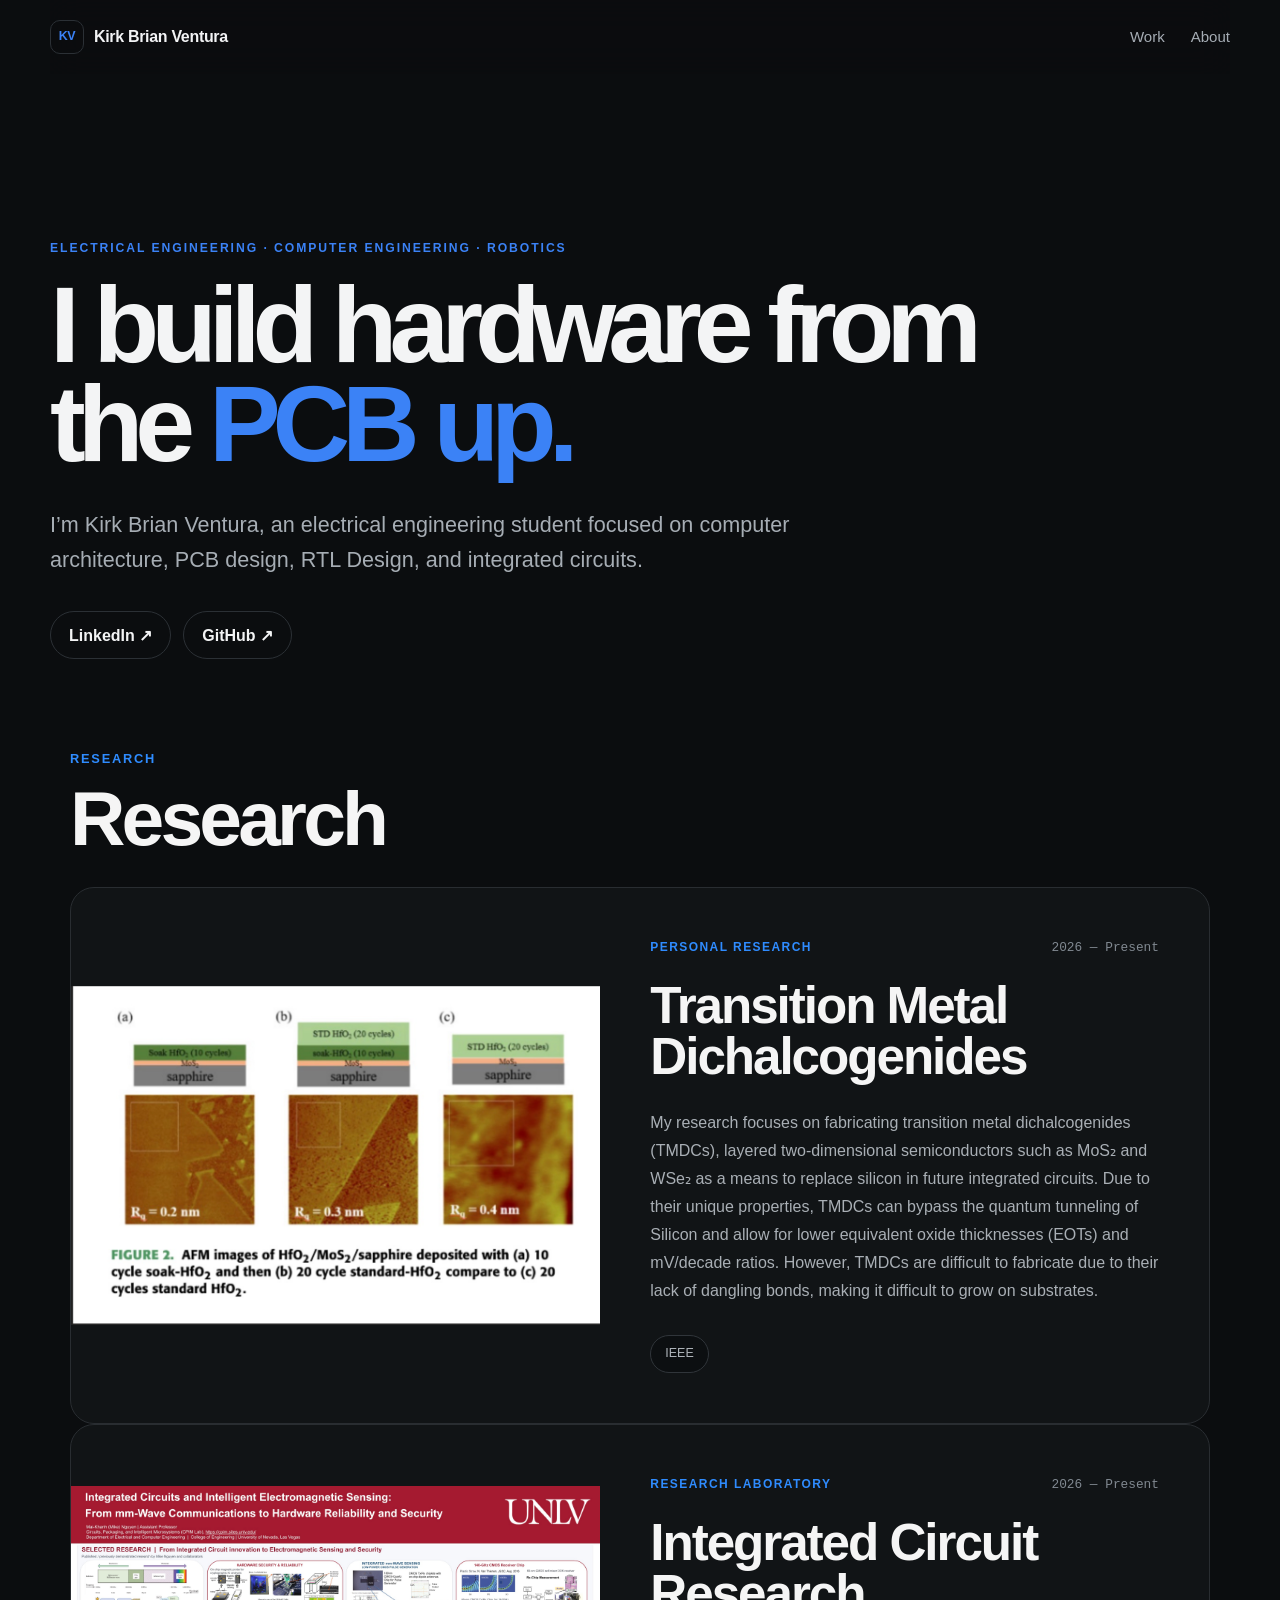
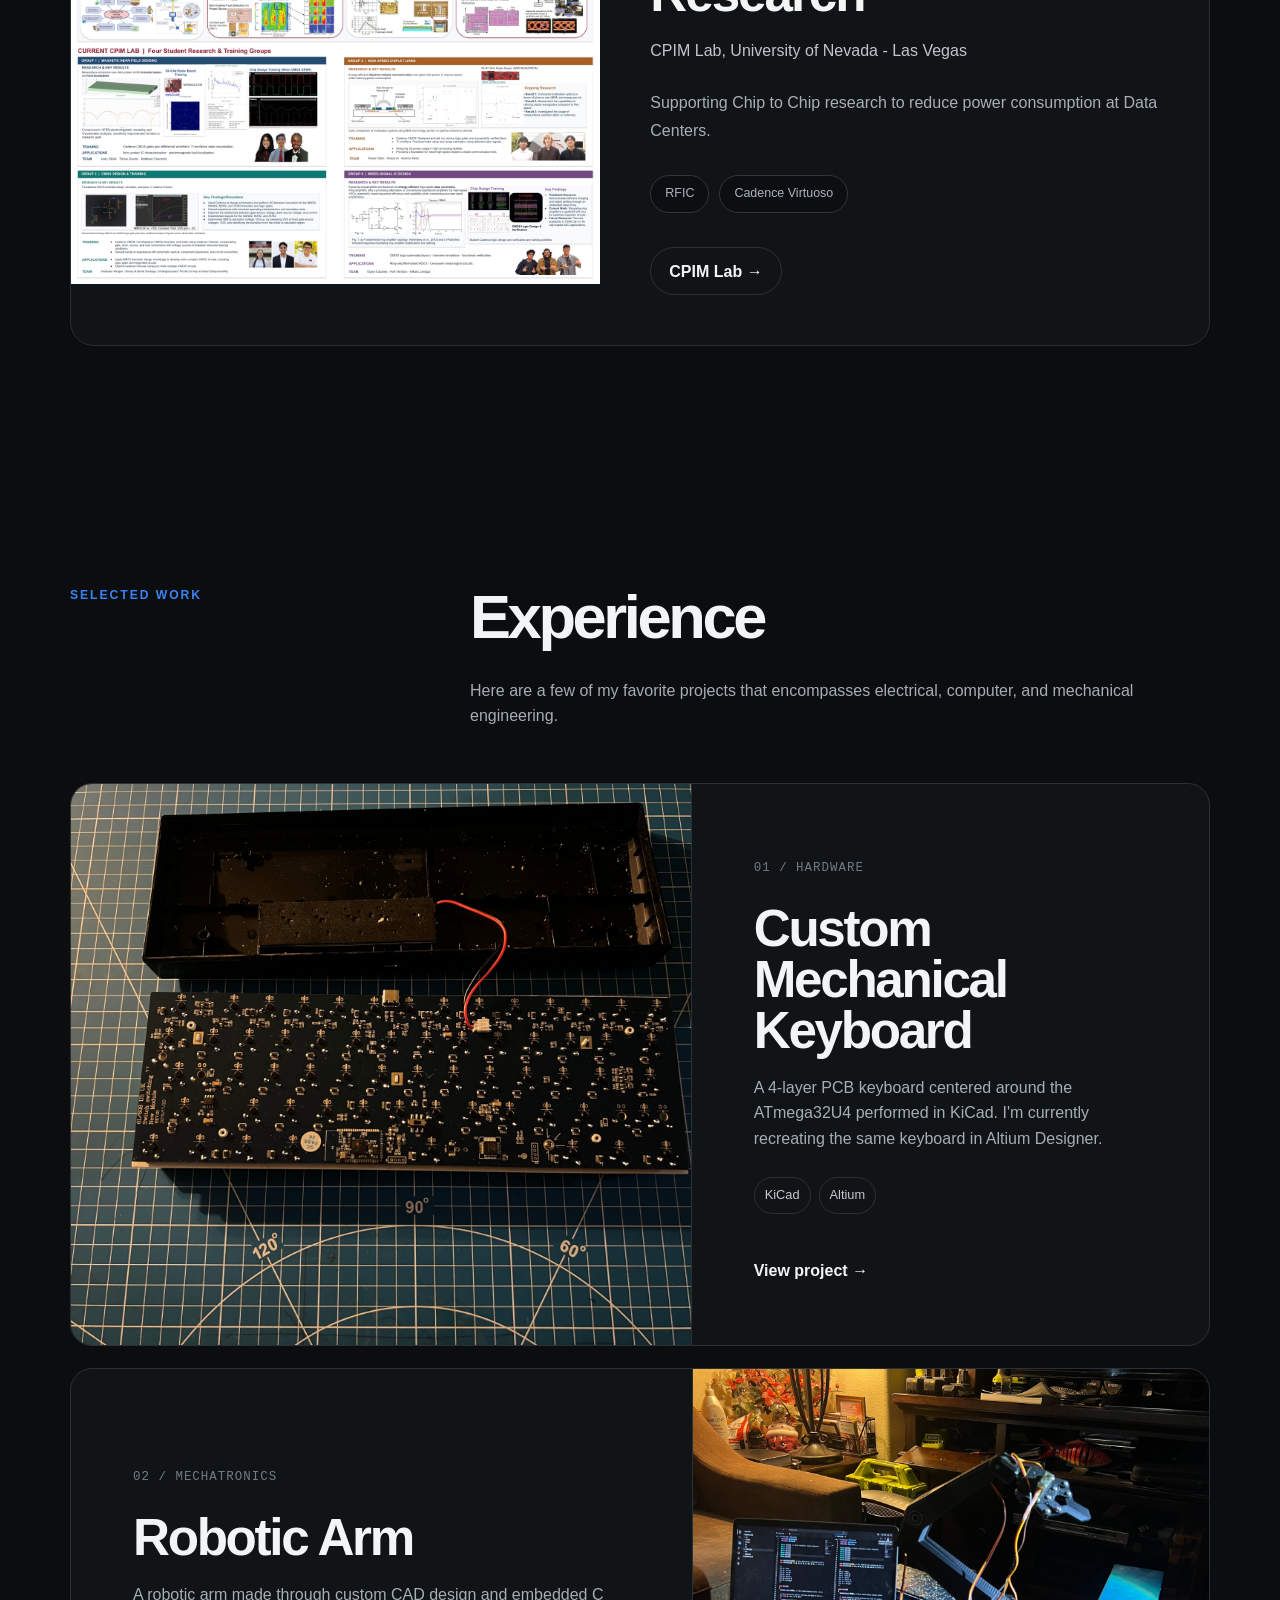
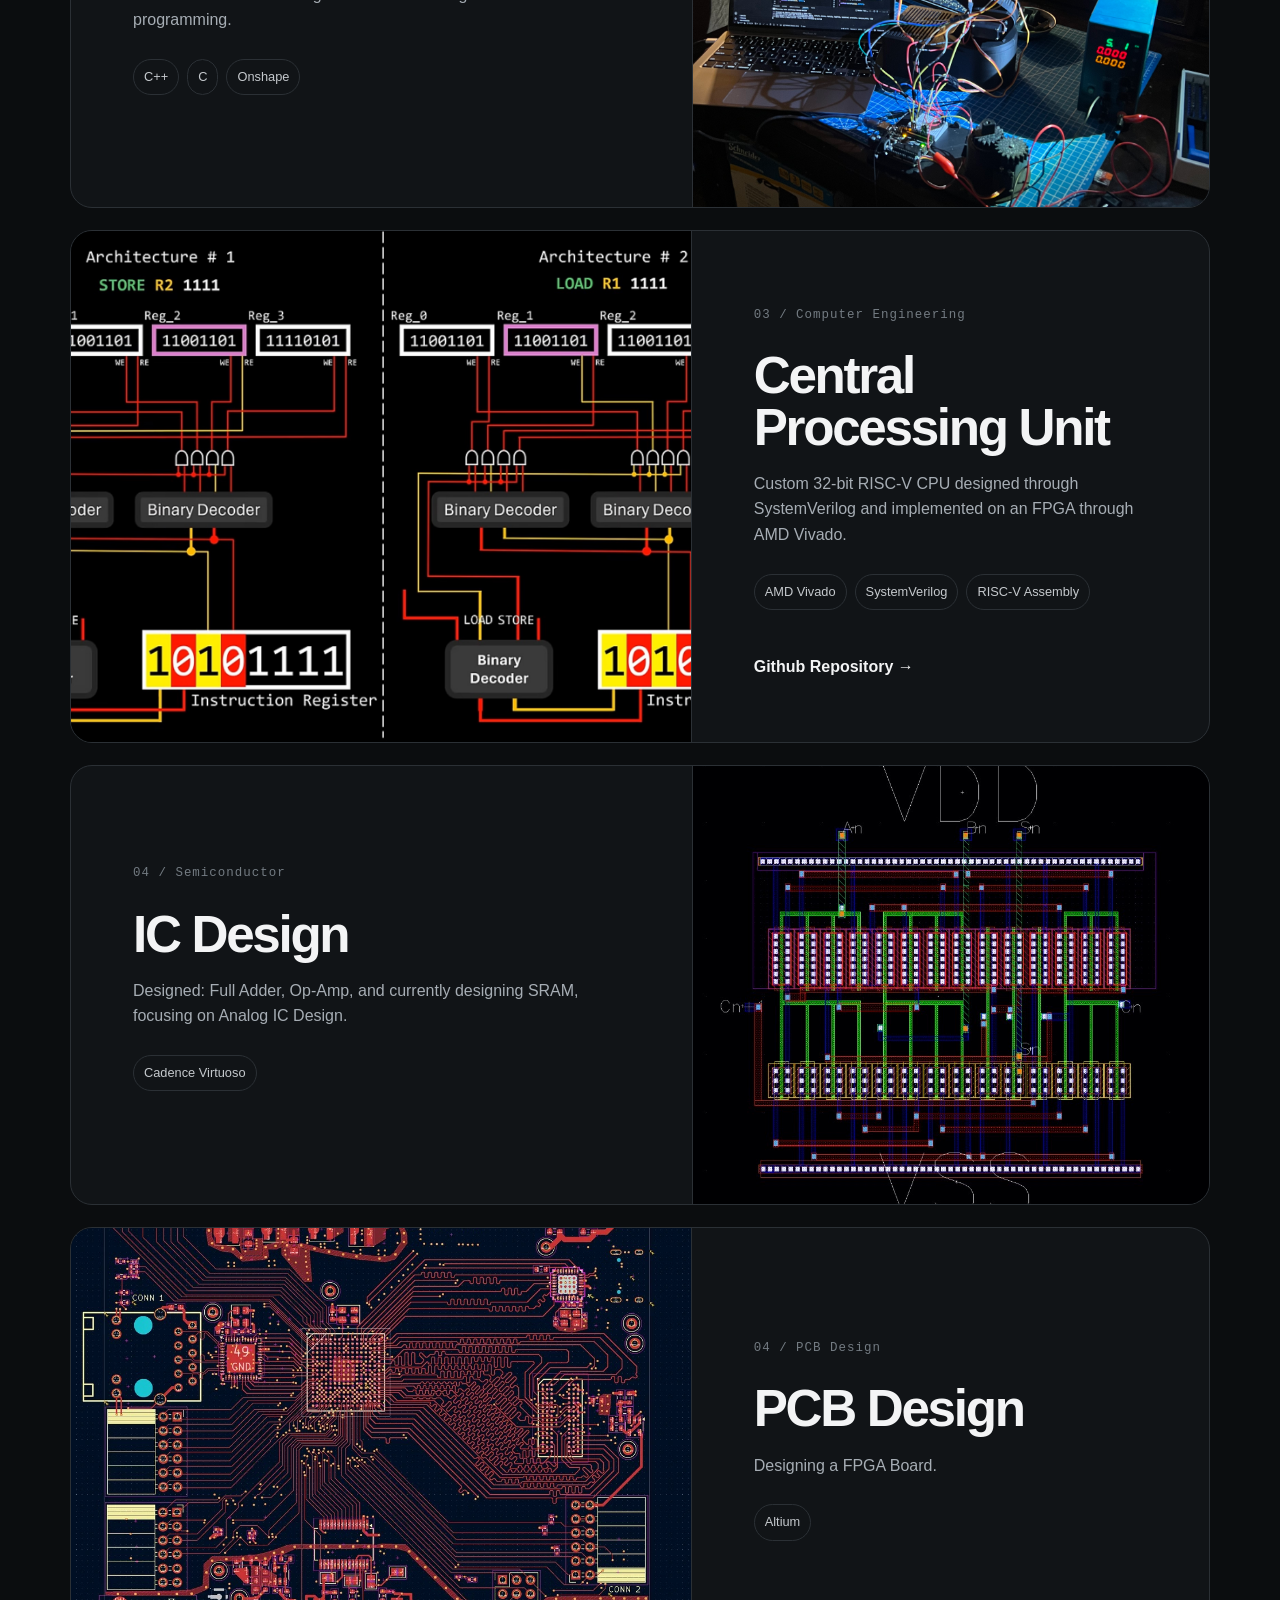
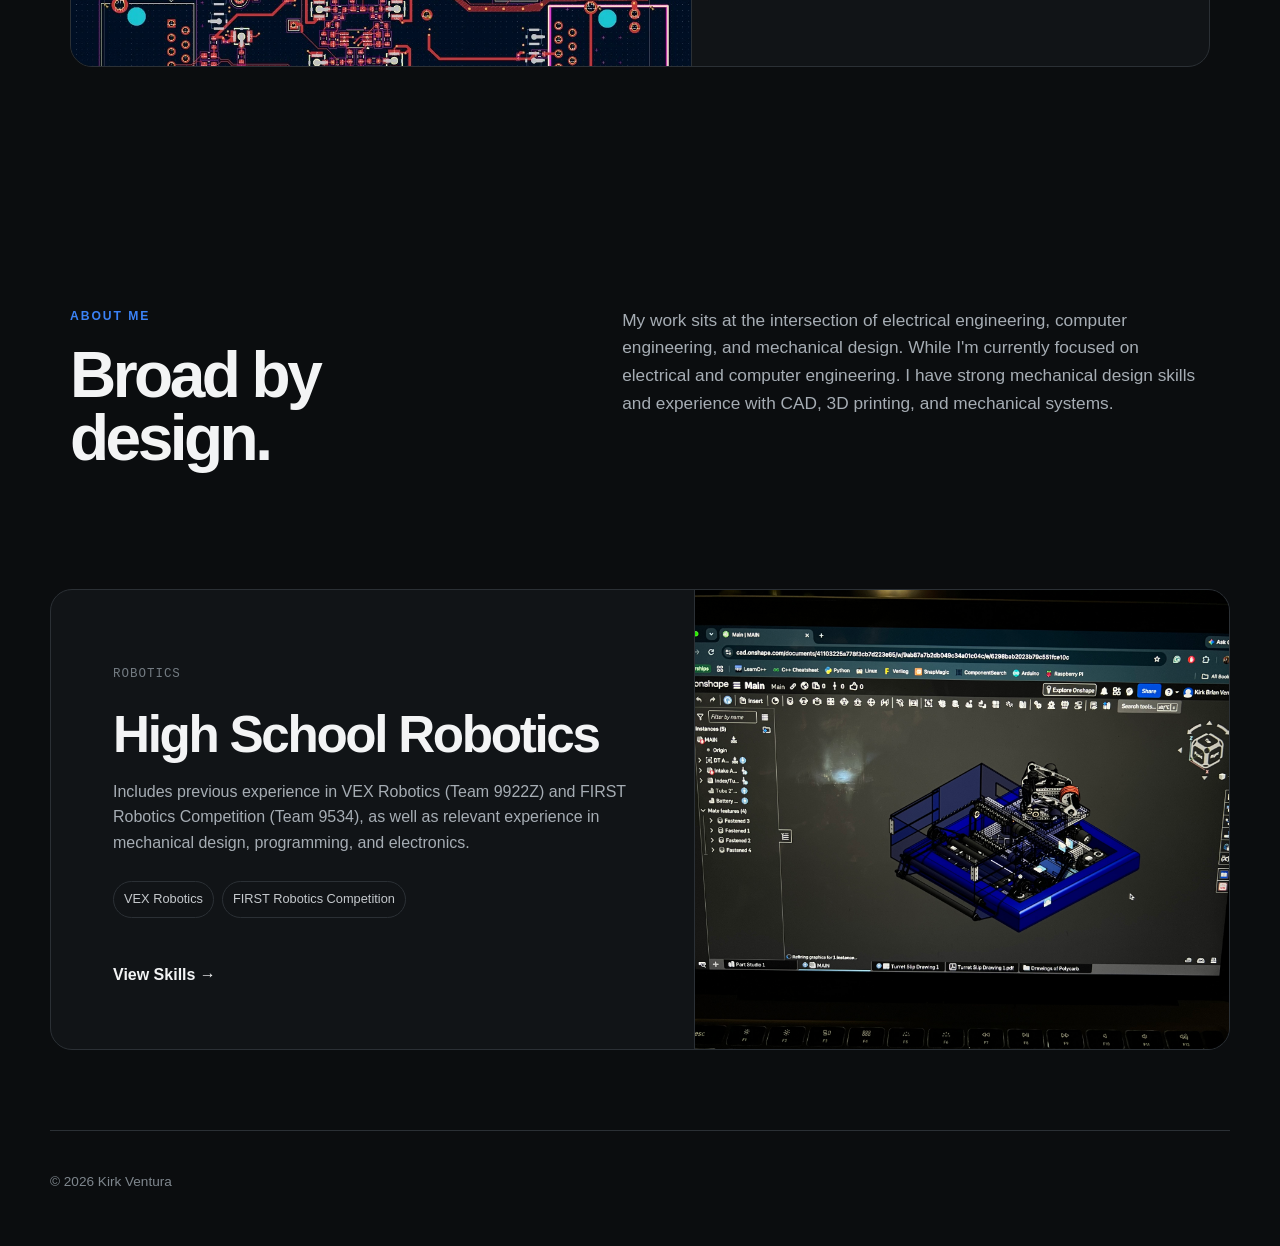
==== index.html @ 855f128c "new" ====
<!doctype html>
<html lang="en">
<head>
  <meta charset="utf-8">
  <meta name="viewport" content="width=device-width, initial-scale=1">
  <meta name="description" content="Kirk Ventura — electrical engineering, embedded systems, PCB design, robotics, and computer architecture portfolio.">
  <title>Kirk Brian Ventura</title>
  <link rel="stylesheet" href="css/base.css">
  <link rel="stylesheet" href="css/components.css">
</head>

<body>
  <header class="site-header">
    <a class="brand" href="#top" aria-label="Kirk Ventura home">
      <span class="brand-mark">KV</span>
      <span>Kirk Brian Ventura</span>
    </a>

    <nav class="nav" aria-label="Primary navigation">
      <a href="#work">Work</a>
      <a href="#about">About</a>
    </nav>
  </header>

  <main id="top">
    <section class="hero shell">
      <p class="eyebrow">Electrical Engineering · Computer Engineering · Robotics</p>
      <h1>I build hardware from the <span class="accent">PCB up.</span></h1>
      <p class="hero-copy">
        I’m Kirk Brian Ventura, an electrical engineering student focused on computer architecture, PCB design, RTL Design, and integrated circuits.
      </p>

      <div class="hero-actions">
        <a class="button button-secondary" href="https://www.linkedin.com/in/kirkv" target="_blank" rel="noreferrer">LinkedIn ↗</a>
        <a class="button button-secondary" href="https://github.com/blizzyrdx" target="_blank" rel="noreferrer">GitHub ↗</a>
      </div>

      <!-- Research Section -->
<section id="research" class="research-section shell">

  <div class="research-heading">
    <p class="eyebrow">RESEARCH</p>
    <h2>Research</h2>
  </div>

<article class="research-card">

    <!-- Research Photo -->
    <div class="research-image">
      <img
        src="assets/images/test.jpeg"
        alt="Integrated Circuit Research"
      >
    </div>


    <!-- Research Information -->
    <div class="research-content">

      <div class="research-top">
        <p class="research-type">Personal Research</p>
        <span class="research-date">2026 — Present</span>
      </div>

      <h3>Transition Metal Dichalcogenides</h3>

      <p class="research-description">
        My research focuses on fabricating transition metal dichalcogenides (TMDCs), layered two-dimensional 
        semiconductors such as MoS₂ and WSe₂ as a means to replace silicon in future integrated circuits. 
        Due to their unique properties, TMDCs can bypass the quantum tunneling of Silicon and allow for 
        lower equivalent oxide thicknesses (EOTs) and mV/decade ratios. However, TMDCs are difficult
        to fabricate due to their lack of dangling bonds, making it difficult to grow on substrates. 
        
      </p>
      <div class="research-tags">
        <span>IEEE</span>
      </div>
      </div>

    </div>

  </article>

  <article class="research-card">

    <!-- Research Photo -->
    <div class="research-image">
      <img
        src="assets/images/poster31.jpeg"
        alt="Integrated Circuit Research"
      >
    </div>


    <!-- Research Information -->
    <div class="research-content">

      <div class="research-top">
        <p class="research-type">Research Laboratory</p>
        <span class="research-date">2026 — Present</span>
      </div>

      <h3>Integrated Circuit Research</h3>

      <p class="research-institution">
        CPIM Lab, University of Nevada - Las Vegas
      </p>

      <p class="research-description">
        Supporting Chip to Chip research to reduce power consumption at Data Centers.
      </p>
      <div class="research-tags">
        <span>RFIC</span>
        <span>Cadence Virtuoso</span>
      </div>

       <div class="hero-actions">
        <a class="button button-secondary" href="https://cpim.sites.unlv.edu/" target="_blank" rel="noreferrer">CPIM Lab →</a>
      </div>

    </div>

  </article>

</section>

    <!--Selected Works Section-->

    <section id="work" class="section shell">
      <div class="section-heading">
        <p class="eyebrow">Selected work</p>
        <h2>Experience</h2>
        <p>
          Here are a few of my favorite projects that encompasses electrical, computer, and mechanical engineering. 
        </p>
      </div>
    
      <!--New Section-->

      <div class="project-list">
        <article class="project-card project-featured">

          <div class="project-visual project-photo">
            <img
             src="assets/images/IMG_0450.jpeg"
             alt="Custom mechanical keyboard PCB and enclosure">
          </div>
          <div class="project-content">
            <p class="project-number">01 / HARDWARE</p>
            <h3>Custom Mechanical Keyboard</h3>
            <p>
              A 4-layer PCB keyboard centered around the ATmega32U4 performed in KiCad. I'm currently
              recreating the same keyboard in Altium Designer.
            </p>
            <ul class="tag-list" aria-label="Technologies">
              <li>KiCad</li>
              <li>Altium</li>
            </ul>
            <a class="text-link" href="projects/keyboard.html">View project →</a>
          </div>
        </article>
      
        <!--Robotic Arm-->

        <article class="project-card">
          <div class="project-visual project-photo">
            <img
            src="assets/images/IMG_1359.jpeg"
            alt="Six-degree-of-freedom robotic arm">
          </div>
          <div class="project-content">
            <p class="project-number">02 / MECHATRONICS</p>
            <h3>Robotic Arm</h3>
            <p>
              A robotic arm made through custom CAD design
              and embedded C programming.
            </p>
            <ul class="tag-list">
              <li>C++</li>
              <li>C</li>
              <li>Onshape</li>
            </ul>
          </div>
        </article>

        <!--RISC CPU-->

        <article class="project-card">
          <div class="project-visual project-photo">
            <img
              src="assets/images/IMG_2291.jpeg"
              alt="RISC CPU">
          </div>
          <div class="project-content">
            <p class="project-number">03 / Computer Engineering</p>
            <h3>Central Processing Unit</h3>
            <p>
              Custom 32-bit RISC-V CPU designed through SystemVerilog and implemented on an FPGA through AMD Vivado. 
            </p>
            <ul class="tag-list">
              <li>AMD Vivado</li>
              <li>SystemVerilog</li>
              <li>RISC-V Assembly</li>
            </ul>
                <a class="text-link" href="https://github.com/blizzyrdx/riscv">Github Repository →</a>
          </div>
        </article>


        <article class="project-card">
          <div class="project-visual project-photo">
            <img
              src="assets/images/IMG_3623.jpg"
              alt="32-bit RISC CPU">
          </div>
          <div class="project-content">
            <p class="project-number">04 / Semiconductor</p>
            <h3>IC Design</h3>
            <p>
              Designed: Full Adder, Op-Amp, and currently designing SRAM, focusing on Analog IC Design. 
            </p>
            <ul class="tag-list">
              <li>Cadence Virtuoso</li>
            </ul>
          </div>
        </article>

        <article class="project-card">
          <div class="project-visual project-photo">
            <img
              src="assets/images/fpga board.jpeg"
              alt="FPGA Board">
          </div>
          <div class="project-content">
            <p class="project-number">04 / PCB Design</p>
            <h3>PCB Design</h3>
            <p>
              Designing a FPGA Board.
            </p>
            <ul class="tag-list">
              <li>Altium</li>
            </ul>
          </div>
        </article>

      </div>
    </section>

    <section id="about" class="section shell">
      <div class="two-column">
        <div class="section-heading compact">
          <p class="eyebrow">About me</p>
          <h2>Broad by design.</h2>
        </div>
        <div class="body-copy">
          <p>
            My work sits at the intersection of electrical engineering, computer
            engineering, and mechanical design. 
            While I'm currently focused on electrical and computer engineering. 
            I have strong mechanical design skills and experience with CAD, 3D printing, and mechanical systems.
          </p>
        </div>
      </div>
    </section>

            <article class="project-card">
          <div class="project-visual project-photo">
            <img
            src="assets/images/IMG_2061 2.jpeg"
            alt="High School Robotics Team">
          </div>
          <div class="project-content">
            <p class="project-number">ROBOTICS</p>
            <h3>High School Robotics</h3>
            <p>
              Includes previous experience in VEX Robotics (Team 9922Z) and FIRST Robotics Competition (Team 9534), 
              as well as relevant experience in mechanical design, programming, and electronics.  
            </p>
            <ul class="tag-list">
              <li>VEX Robotics</li>
              <li>FIRST Robotics Competition</li>

            </ul>
            <a class="text-link" href="projects/other.html">View Skills →</a>
          </div>
        </article>

  </main>

  <footer class="footer shell">
    <p>© 2026 Kirk Ventura</p>
  </footer>

  <script>
document.addEventListener("DOMContentLoaded", () => {
    const carousel = document.getElementById("personalCarousel");
    if (!carousel) return;

    const slides = carousel.querySelectorAll(".carousel-slide");
    const dotsContainer = carousel.querySelector(".carousel-dots");
    const prevButton = carousel.querySelector(".prev");
    const nextButton = carousel.querySelector(".next");

    if (!slides.length) return;

    let currentIndex = 0;
    let interval;

    slides.forEach((slide, index) => {
        const dot = document.createElement("button");
        dot.className = "carousel-dot";
        dot.type = "button";
        dot.setAttribute("aria-label", `Show photo ${index + 1}`);
        dot.addEventListener("click", () => {
            showSlide(index);
            resetTimer();
        });
        dotsContainer.appendChild(dot);
    });

    const dots = carousel.querySelectorAll(".carousel-dot");

    function showSlide(index) {
        currentIndex = (index + slides.length) % slides.length;

        slides.forEach((slide, i) => {
            slide.classList.toggle("active", i === currentIndex);
        });

        dots.forEach((dot, i) => {
            dot.classList.toggle("active", i === currentIndex);
        });
    }

    function nextSlide() {
        showSlide(currentIndex + 1);
    }

    function resetTimer() {
        clearInterval(interval);
        interval = setInterval(nextSlide, 4000);
    }

    prevButton.addEventListener("click", () => {
        showSlide(currentIndex - 1);
        resetTimer();
    });

    nextButton.addEventListener("click", () => {
        nextSlide();
        resetTimer();
    });

    showSlide(0);
    resetTimer();
});
</script>

</body>
</html>
---- css/base.css ----
:root {
  --bg: #0b0d0f;
  --panel: #111417;
  --panel-2: #171b1f;
  --text: #f3f4f5;
  --muted: #a6adb4;
  --line: #2b3035;

  --accent: #3b82f6;
  --accent-soft: #93c5fd;

  --max: 1180px;
  --radius: 22px;
}

* {
  box-sizing: border-box;
}

html {
  scroll-behavior: smooth;
}

body {
  margin: 0;
  color: var(--text);
  background: var(--bg);

  font-family: Inter, ui-sans-serif, -apple-system,
    BlinkMacSystemFont, "Segoe UI", sans-serif;

  line-height: 1.6;
}

a {
  color: inherit;
  text-decoration: none;
}

img,
iframe {
  display: block;
  max-width: 100%;
}

.shell {
  width: min(calc(100% - 40px), var(--max));
  margin-inline: auto;
}

.site-header {
  position: sticky;
  top: 0;
  z-index: 20;
  display: flex;
  align-items: center;
  justify-content: space-between;
  gap: 24px;
  width: min(calc(100% - 40px), var(--max));
  margin: 0 auto;
  padding: 20px 0;
  background: rgba(11, 13, 15, 0.82);
  backdrop-filter: blur(16px);
}

.brand {
  display: flex;
  align-items: center;
  gap: 10px;
  font-weight: 700;
  letter-spacing: -0.02em;
}

.brand-mark {
  display: grid;
  width: 34px;
  height: 34px;
  place-items: center;
  border: 1px solid var(--line);
  border-radius: 10px;
  color: var(--accent);
  font-size: 0.78rem;
}

.nav {
  display: flex;
  align-items: center;
  gap: 26px;
  color: var(--muted);
  font-size: 0.94rem;
}

.nav a:hover,
.text-link:hover,
.contact-links a:hover {
  color: var(--accent);
}

.nav-cta {
  padding: 9px 14px;
  border: 1px solid var(--line);
  border-radius: 999px;
}

.hero {
  min-height: 84vh;
  padding: clamp(90px, 13vw, 165px) 0 80px;
}

.eyebrow {
  margin: 0 0 18px;
  color: var(--accent);
  font-size: 0.76rem;
  font-weight: 800;
  letter-spacing: 0.16em;
  text-transform: uppercase;
}

.hero h1 {
  max-width: 970px;
  margin: 0;
  font-size: clamp(3.5rem, 8.4vw, 7.8rem);
  line-height: 0.92;
  letter-spacing: -0.075em;
}

.accent {
  color: var(--accent);
}

.hero-copy {
  max-width: 760px;
  margin: 34px 0 0;
  color: var(--muted);
  font-size: clamp(1.08rem, 2vw, 1.35rem);
}

.hero-actions {
  display: flex;
  flex-wrap: wrap;
  gap: 12px;
  margin-top: 34px;
}

.button {
  display: inline-flex;
  align-items: center;
  justify-content: center;
  min-height: 48px;
  padding: 0 18px;
  border: 1px solid var(--line);
  border-radius: 999px;
  font-weight: 700;
}

.button-primary {
  border-color: var(--accent);
  background: var(--accent);
  color: #111;
}

.button-primary:hover {
  background: var(--accent-soft);
}

.button-secondary:hover {
  border-color: #6d7379;
}

.hero-grid {
  display: grid;
  grid-template-columns: repeat(3, 1fr);
  gap: 1px;
  margin-top: 90px;
  overflow: hidden;
  border: 1px solid var(--line);
  border-radius: var(--radius);
  background: var(--line);
}

.hero-grid article {
  min-height: 220px;
  padding: 28px;
  background: var(--panel);
}

.hero-grid h2 {
  margin: 52px 0 8px;
  font-size: 1.25rem;
}

.hero-grid p {
  margin: 0;
  color: var(--muted);
}

.stat-number,
.project-number {
  color: #737b82;
  font-family: ui-monospace, SFMono-Regular, Menlo, Consolas, monospace;
  font-size: 0.78rem;
  letter-spacing: 0.08em;
}

.section {
  padding: 120px 0;
}

.section-heading {
  display: grid;
  grid-template-columns: 1fr 2fr;
  gap: 30px;
  margin-bottom: 54px;
}

.section-heading h2 {
  grid-column: 2;
  max-width: 760px;
  margin: 0;
  font-size: clamp(2.2rem, 4.8vw, 4.4rem);
  line-height: 1;
  letter-spacing: -0.055em;
}

.section-heading > p:last-child {
  grid-column: 2;
  max-width: 700px;
  margin: 0;
  color: var(--muted);
}
---- css/components.css ----
.project-list {
  display: grid;
  gap: 22px;
}

.project-card {
  display: grid;
  grid-template-columns: 1.2fr 1fr;
  min-height: 440px;
  overflow: hidden;
  border: 1px solid var(--line);
  border-radius: var(--radius);
  background: var(--panel);
}

.project-card:nth-child(even) .project-visual {
  order: 2;
}

.project-visual {
  position: relative;
  display: grid;
  min-height: 380px;
  place-items: center;
  overflow: hidden;
  border-right: 1px solid var(--line);
  background: var(--panel-2);
}

.project-card:nth-child(even) .project-visual {
  border-right: 0;
  border-left: 1px solid var(--line);
}

.project-visual::before,
.project-visual::after {
  position: absolute;
  content: "";
}

.project-visual::before {
  width: 62%;
  aspect-ratio: 1;
  border: 1px solid rgba(255, 255, 255, 0.17);
  border-radius: 28%;
  transform: rotate(25deg);
}

.project-visual::after {
  width: 32%;
  aspect-ratio: 1;
  border: 1px solid var(--accent);
  border-radius: 50%;
}

.project-visual span {
  position: relative;
  z-index: 2;
  padding: 8px 10px;
  border: 1px solid var(--line);
  background: rgba(11, 13, 15, 0.82);
  color: var(--muted);
  font-family: ui-monospace, SFMono-Regular, Menlo, monospace;
  font-size: 0.72rem;
  letter-spacing: 0.13em;
}

.pcb-visual {
  background-image:
    linear-gradient(rgba(255, 255, 255, 0.04) 1px, transparent 1px),
    linear-gradient(90deg, rgba(255, 255, 255, 0.04) 1px, transparent 1px);
  background-size: 26px 26px;
}

.robot-visual::before {
  border-radius: 8px;
  transform: rotate(-18deg) skewY(-10deg);
}

.chip-visual::before {
  border-radius: 10px;
  box-shadow:
    54px 0 0 -53px var(--accent),
    -54px 0 0 -53px var(--accent),
    0 54px 0 -53px var(--accent),
    0 -54px 0 -53px var(--accent);
  transform: rotate(45deg);
}

.phone-visual::before {
  width: 34%;
  aspect-ratio: 0.53;
  border-radius: 34px;
  transform: rotate(8deg);
}

.project-content {
  display: flex;
  flex-direction: column;
  justify-content: center;
  padding: clamp(28px, 5vw, 62px);
}

.project-content h3 {
  margin: 12px 0 18px;
  font-size: clamp(2rem, 4vw, 3.5rem);
  line-height: 1;
  letter-spacing: -0.045em;
}

.project-content > p:not(.project-number) {
  margin: 0;
  color: var(--muted);
}

.tag-list {
  display: flex;
  flex-wrap: wrap;
  gap: 8px;
  padding: 0;
  margin: 26px 0;
  list-style: none;
}

.tag-list li {
  padding: 7px 10px;
  border: 1px solid var(--line);
  border-radius: 999px;
  color: #c5c9cd;
  font-size: 0.8rem;
}

.text-link {
  width: fit-content;
  margin-top: auto;
  padding-top: 18px;
  font-weight: 800;
}

.statement {
  padding: 110px 0;
  border-block: 1px solid var(--line);
  background: var(--panel);
}

.statement-grid,
.two-column {
  display: grid;
  grid-template-columns: 1fr 1.3fr;
  gap: clamp(30px, 8vw, 100px);
}

.statement h2,
.compact h2 {
  margin: 0;
  font-size: clamp(2.5rem, 5vw, 5rem);
  line-height: 0.98;
  letter-spacing: -0.055em;
}

.statement-copy,
.body-copy {
  color: var(--muted);
  font-size: 1.08rem;
}

.statement-copy p:first-child,
.body-copy p:first-child {
  margin-top: 0;
}

.section-heading.compact {
  display: block;
  margin: 0;
}

.contact {
  padding: 130px 0 150px;
}

.contact h2 {
  max-width: 900px;
  margin: 0;
  font-size: clamp(2.6rem, 6.7vw, 6rem);
  line-height: 0.96;
  letter-spacing: -0.06em;
}

.contact > p:not(.eyebrow) {
  max-width: 650px;
  margin: 26px 0 0;
  color: var(--muted);
}

.contact-links {
  display: flex;
  flex-wrap: wrap;
  gap: 22px;
  margin-top: 36px;
  font-weight: 800;
}

.footer {
  display: flex;
  justify-content: space-between;
  gap: 20px;
  padding: 26px 0 40px;
  border-top: 1px solid var(--line);
  color: #7f878e;
  font-size: 0.85rem;
}


/* =========================================
   PROJECT PHOTOS
   ========================================= */

.project-photo {
  position: relative;
  padding: 0;
  overflow: hidden;
}

.project-photo::before,
.project-photo::after {
  display: none;
}

.project-photo img {
  position: absolute;
  inset: 0;

  width: 100%;
  height: 100%;

  display: block;

  object-fit: cover;
  object-position: center;
}


/* =========================================
   TABLETS / SMALL LAPTOPS
   ========================================= */

@media (max-width: 850px) {

  .site-header {
    align-items: center;
  }

  .nav {
    gap: 14px;
    flex-wrap: wrap;
    justify-content: flex-end;
  }

  .hero {
    min-height: auto;
  }

  .hero-grid,
  .project-card,
  .statement-grid,
  .two-column,
  .section-heading {
    grid-template-columns: 1fr;
  }

  .section-heading h2,
  .section-heading > p:last-child {
    grid-column: 1;
  }


  /* Project cards stack vertically */

  .project-card {
    min-height: 0;
  }

  .project-card:nth-child(even) .project-visual {
    order: 0;
  }

  .project-visual,
  .project-card:nth-child(even) .project-visual {
    min-height: 420px;
    border: 0;
    border-bottom: 1px solid var(--line);
  }

  .project-content {
    min-height: 0;
    padding: 42px;
  }

  .project-content h3 {
    font-size: clamp(2.2rem, 7vw, 3.5rem);
  }


  /* About / statement */

  .statement-grid,
  .two-column {
    gap: 48px;
  }

  .statement {
    padding: 90px 0;
  }


  /* Contact */

  .contact {
    padding: 100px 0 120px;
  }
}


/* =========================================
   MOBILE PHONES
   ========================================= */

@media (max-width: 560px) {

  /* Overall width */

  .shell,
  .site-header {
    width: min(calc(100% - 28px), var(--max));
  }


  /* Header */

  .site-header {
    position: static;
    display: flex;
    align-items: center;
    justify-content: space-between;
    gap: 14px;
    padding: 16px 0;
  }

  .brand {
    flex-shrink: 0;
    font-size: 0.9rem;
  }

  .brand-mark {
    width: 32px;
    height: 32px;
  }

  .nav {
    gap: 12px;
    justify-content: flex-end;
    margin-top: 0;
    font-size: 0.8rem;
  }

  .nav-cta {
    padding: 6px 10px;
  }


  /* Hero */

  .hero {
    min-height: auto;
    padding-top: 64px;
    padding-bottom: 72px;
  }

  .hero h1 {
    max-width: 100%;
    font-size: clamp(3rem, 15vw, 4.6rem);
    line-height: 0.93;
    letter-spacing: -0.065em;
  }

  .hero-copy {
    max-width: 100%;
    margin-top: 26px;
    font-size: 1rem;
    line-height: 1.65;
  }

  .hero-actions {
    gap: 10px;
    margin-top: 26px;
  }

  .button {
    min-height: 44px;
    padding: 0 15px;
    font-size: 0.88rem;
  }

  .hero-grid {
    grid-template-columns: 1fr;
  }


  /* Sections */

  .section,
  .contact {
    padding-block: 78px;
  }

  .section-heading {
    display: block;
    margin-bottom: 34px;
  }

  .section-heading h2 {
    margin-top: 8px;
    font-size: clamp(2.3rem, 11vw, 3.5rem);
    line-height: 1;
  }

  .section-heading > p:last-child {
    margin-top: 18px;
  }


  /* Project cards */

  .project-list {
    gap: 18px;
  }

  .project-card {
    grid-template-columns: 1fr;
    min-height: 0;
    border-radius: 18px;
  }

  .project-card:nth-child(even) .project-visual {
    order: 0;
  }

  .project-visual,
  .project-card:nth-child(even) .project-visual {
    min-height: 0;
    aspect-ratio: 4 / 3;

    border: 0;
    border-bottom: 1px solid var(--line);
  }

  .project-photo img {
    object-fit: cover;
    object-position: center;
  }

  .project-content {
    min-height: 0;
    padding: 30px 24px;
  }

  .project-content h3 {
    margin: 10px 0 16px;
    font-size: clamp(2rem, 10vw, 2.8rem);
    line-height: 1.02;
  }

  .project-content > p:not(.project-number) {
    font-size: 0.95rem;
    line-height: 1.65;
  }

  .tag-list {
    gap: 7px;
    margin: 22px 0;
  }

  .tag-list li {
    padding: 6px 9px;
    font-size: 0.75rem;
  }

  .text-link {
    margin-top: 8px;
    padding-top: 14px;
  }


  /* Statement / About */

  .statement {
    padding: 76px 0;
  }

  .statement-grid,
  .two-column {
    grid-template-columns: 1fr;
    gap: 32px;
  }

  .statement h2,
  .compact h2 {
    font-size: clamp(2.3rem, 12vw, 3.8rem);
  }

  .statement-copy,
  .body-copy {
    font-size: 1rem;
  }


  /* Contact */

  .contact h2 {
    font-size: clamp(2.4rem, 12vw, 4rem);
  }

  .contact-links {
    flex-direction: column;
    align-items: flex-start;
    gap: 14px;
    margin-top: 28px;
  }


  /* Footer */

  .footer {
    display: block;
    padding: 24px 0 32px;
  }

  .footer p {
    margin: 5px 0;
  }
}


/* =========================================
   VERY SMALL PHONES
   ========================================= */

@media (max-width: 390px) {

  .shell,
  .site-header {
    width: calc(100% - 22px);
  }

  .site-header {
    align-items: flex-start;
  }

  .brand {
    font-size: 0.82rem;
  }

  .nav {
    gap: 8px;
    font-size: 0.75rem;
  }

  .hero {
    padding-top: 52px;
  }

  .hero h1 {
    font-size: clamp(2.7rem, 15vw, 3.7rem);
  }

  .project-content {
    padding: 26px 20px;
  }

  .project-visual,
  .project-card:nth-child(even) .project-visual {
    aspect-ratio: 1 / 1;
  }
}

/* =========================
   Research Section
   ========================= */

.research-section {
  padding-top: 90px;
  padding-bottom: 120px;
}

.research-heading {
  margin-bottom: 32px;
}

.research-heading .eyebrow {
  margin: 0 0 12px;
  color: #2f8cff;
  font-size: 0.8rem;
  font-weight: 700;
  letter-spacing: 0.14em;
  text-transform: uppercase;
}

.research-heading h2 {
  margin: 0;
  color: #f5f5f5;
  font-size: clamp(2.8rem, 6vw, 4.8rem);
  line-height: 0.95;
  letter-spacing: -0.05em;
}

.research-card {
  display: grid;
  grid-template-columns: 1fr 1.15fr;
  overflow: hidden;
  border: 1px solid #292d31;
  border-radius: 24px;
  background: #111416;
}

.research-image {
  min-height: 430px;
  overflow: hidden;
}

.research-image img {
  width: 100%;
  height: 100%;
  display: block;
  object-fit: contain;
  transition: transform 0.4s ease;
}

.research-card:hover .research-image img {
  transform: scale(1.03);
}

.research-content {
  display: flex;
  flex-direction: column;
  justify-content: center;
  padding: 50px;
}

.research-top {
  display: flex;
  justify-content: space-between;
  align-items: center;
  gap: 20px;
  margin-bottom: 22px;
}

.research-type {
  margin: 0;
  color: #2f8cff;
  font-size: 0.75rem;
  font-weight: 700;
  letter-spacing: 0.12em;
  text-transform: uppercase;
}

.research-date {
  flex-shrink: 0;
  color: #818991;
  font-family: monospace;
  font-size: 0.8rem;
}

.research-content h3 {
  margin: 0;
  color: #f5f5f5;
  font-size: clamp(2rem, 4vw, 3.2rem);
  line-height: 1;
  letter-spacing: -0.04em;
}

.research-institution {
  margin: 20px 0 0;
  color: #c1c5ca;
  font-size: 1rem;
  font-weight: 500;
  line-height: 1.5;
}

.research-description {
  margin: 26px 0 0;
  color: #a9afb5;
  font-size: 1rem;
  line-height: 1.75;
}

.research-tags {
  display: flex;
  flex-wrap: wrap;
  gap: 10px;
  margin-top: 30px;
}

.research-tags span {
  padding: 8px 14px;
  border: 1px solid #30353a;
  border-radius: 999px;
  background: #0c0f11;
  color: #aeb4ba;
  font-size: 0.78rem;
}

@media (max-width: 850px) {
  .research-card {
    grid-template-columns: 1fr;
  }

  .research-image {
    min-height: 300px;
    max-height: 420px;
  }

  .research-content {
    padding: 35px 28px;
  }
}

@media (max-width: 600px) {
  .research-section {
    padding-top: 65px;
    padding-bottom: 85px;
  }

  .research-card {
    border-radius: 18px;
  }

  .research-image {
    min-height: 230px;
  }

  .research-content {
    padding: 28px 22px;
  }

  .research-top {
    align-items: flex-start;
    flex-direction: column;
    gap: 8px;
  }

  .research-description {
    font-size: 0.95rem;
  }
}

/* =========================
   INTERNSHIPS
========================= */

.internships-section {
  padding: 70px 0 100px;
}

.internships-heading {
  margin-bottom: 24px;
}
.internship-placeholder {
  width: 100%;
  margin-top: 30px;
  padding: 32px 0;
  border-top: 1px solid rgba(255, 255, 255, 0.12);
  border-bottom: 1px solid rgba(255, 255, 255, 0.12);
}

.internship-placeholder-content {
  max-width: 700px;
}

.internship-status {
  font-size: 0.8rem;
  font-weight: 700;
  letter-spacing: 0.15em;
  opacity: 0.55;
  margin-bottom: 10px;
}

.internship-placeholder h3 {
  font-size: 1.6rem;
  margin-bottom: 12px;
}

.internship-placeholder p {
  line-height: 1.6;
  opacity: 0.75;
}

/* ========================================
   PERSONAL PHOTO CAROUSEL
   ======================================== */

/* Make carousel fill the entire left column */
.project-card:has(#personalCarousel) {
    align-items: stretch;
    margin-top: 40px;
    overflow: hidden;
}

#personalCarousel {
    position: relative !important;
    display: block !important;
    width: 100%;
    height: 100%;
    min-height: 520px;
    overflow: hidden !important;
    background: #10151c;
    border-radius: 14px 0 0 14px;
    isolation: isolate;
    align-self: stretch;
}

/* Make the photo fill the available height */
#personalCarousel .carousel-slides > img.carousel-slide {
    object-fit: cover !important;
    transform: none !important;
}

/* Place all slides in one fixed area */
#personalCarousel .carousel-slides {
    position: absolute !important;
    inset: 0;
    display: block !important;
    width: 100%;
    height: 100%;
    overflow: hidden;
}

/* Hide inactive images */
#personalCarousel .carousel-slides > img.carousel-slide {
    position: absolute !important;
    inset: 0;
    display: block !important;
    width: 100% !important;
    height: 100% !important;
    max-width: none !important;
    margin: 0 !important;
    object-fit: contain !important;
    object-position: center;

    transform: scale(1.15); /* ADD THIS */

    opacity: 0 !important;
    visibility: hidden !important;
    transition: opacity 0.6s ease;
}

/* Show only active photo */
#personalCarousel .carousel-slides > img.carousel-slide.active {
    opacity: 1 !important;
    visibility: visible !important;
}

/* Previous / next arrows */
#personalCarousel .carousel-btn {
    position: absolute;
    top: 50%;
    transform: translateY(-50%);
    z-index: 10;
    display: flex;
    align-items: center;
    justify-content: center;
    width: 38px;
    height: 38px;
    padding: 0;
    border: none;
    border-radius: 50%;
    background: rgba(0, 0, 0, 0.6);
    color: white;
    font-size: 20px;
    cursor: pointer;
}

#personalCarousel .prev {
    left: 12px;
}

#personalCarousel .next {
    right: 12px;
}

/* Navigation dots */
#personalCarousel .carousel-dots {
    position: absolute;
    bottom: 14px;
    left: 50%;
    transform: translateX(-50%);
    z-index: 10;
    display: flex;
    gap: 8px;
}

#personalCarousel .carousel-dot {
    width: 9px;
    height: 9px;
    padding: 0;
    border: none;
    border-radius: 50%;
    background: rgba(255, 255, 255, 0.4);
    cursor: pointer;
}

#personalCarousel .carousel-dot.active {
    background: white;
}

/* Remove decorative overlays */
#personalCarousel::before,
#personalCarousel::after {
    content: none !important;
    display: none !important;
}

/* Add space above Other Activities */
.project-card:has(#personalCarousel) {
    margin-top: 40px;
}

@media (max-width: 700px) {
    #personalCarousel {
        height: 360px;
        min-height: 360px;
        border-radius: 14px 14px 0 0;
    }
}
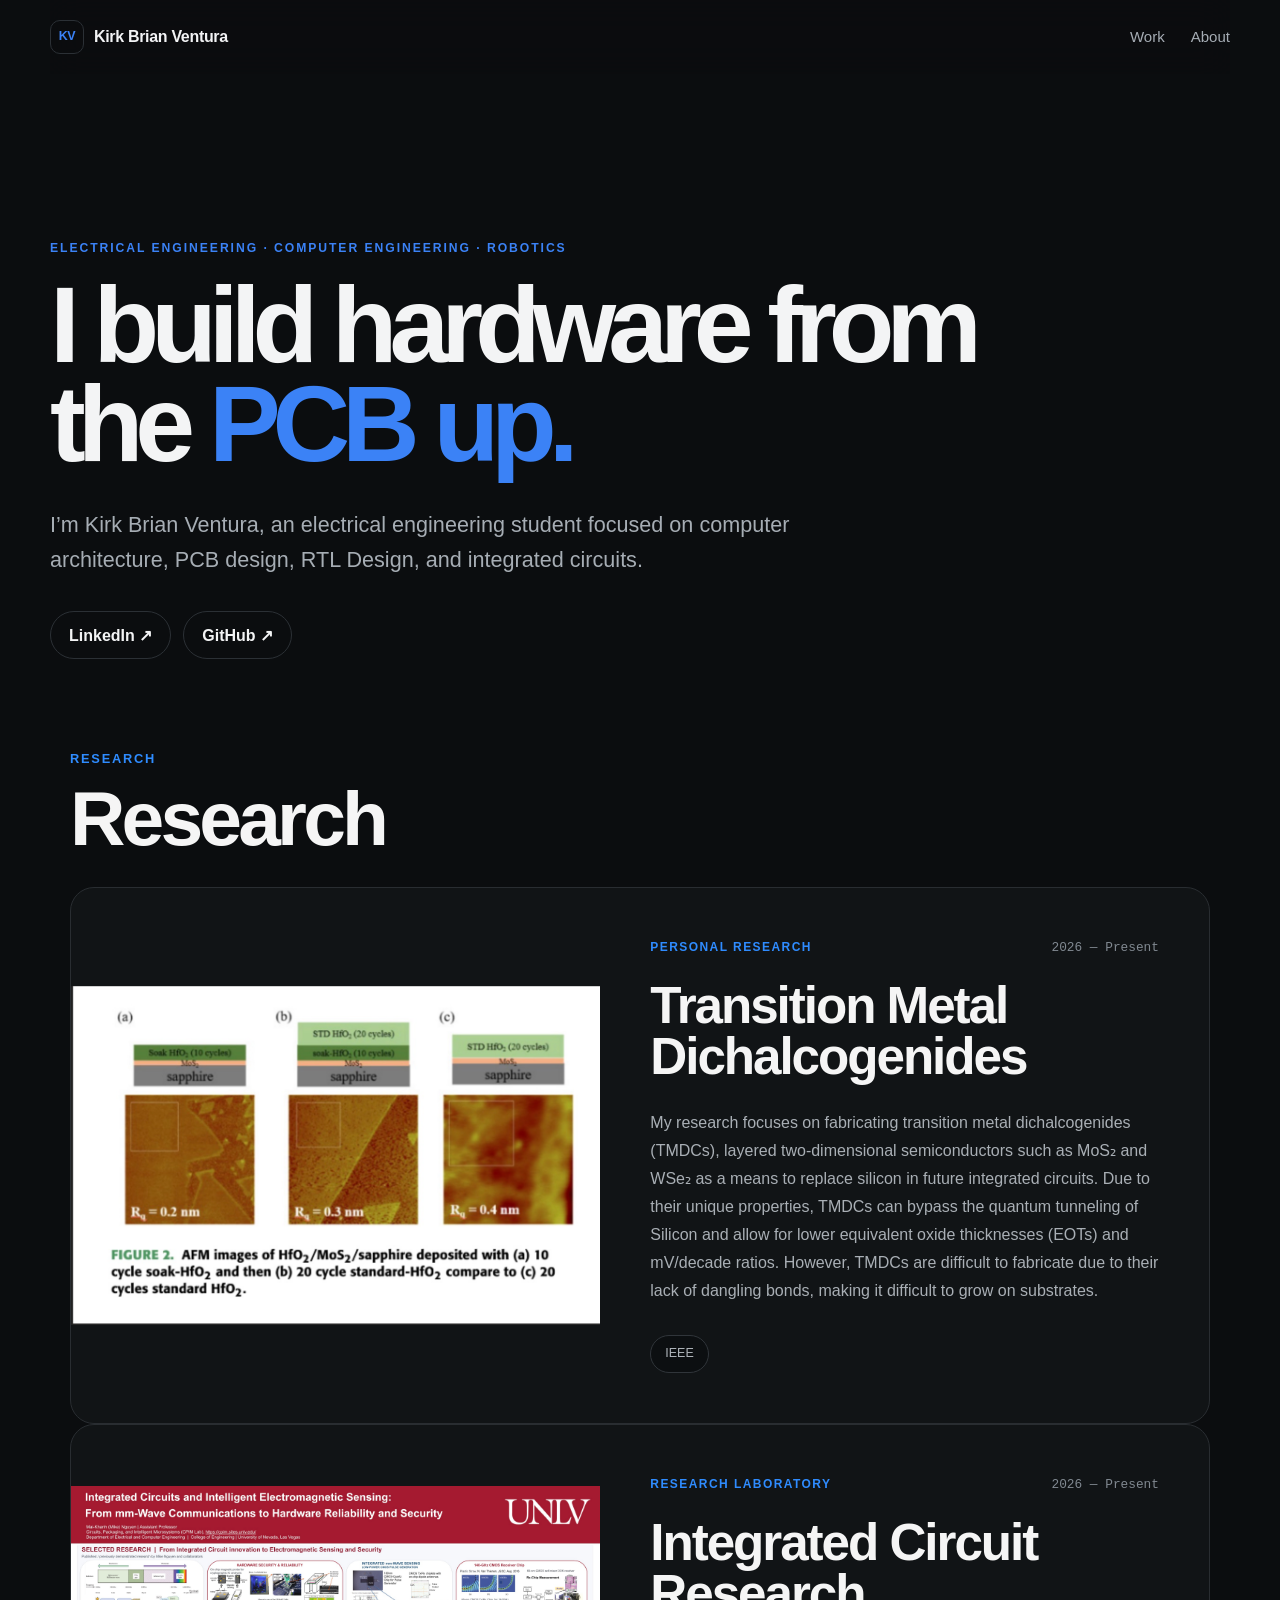
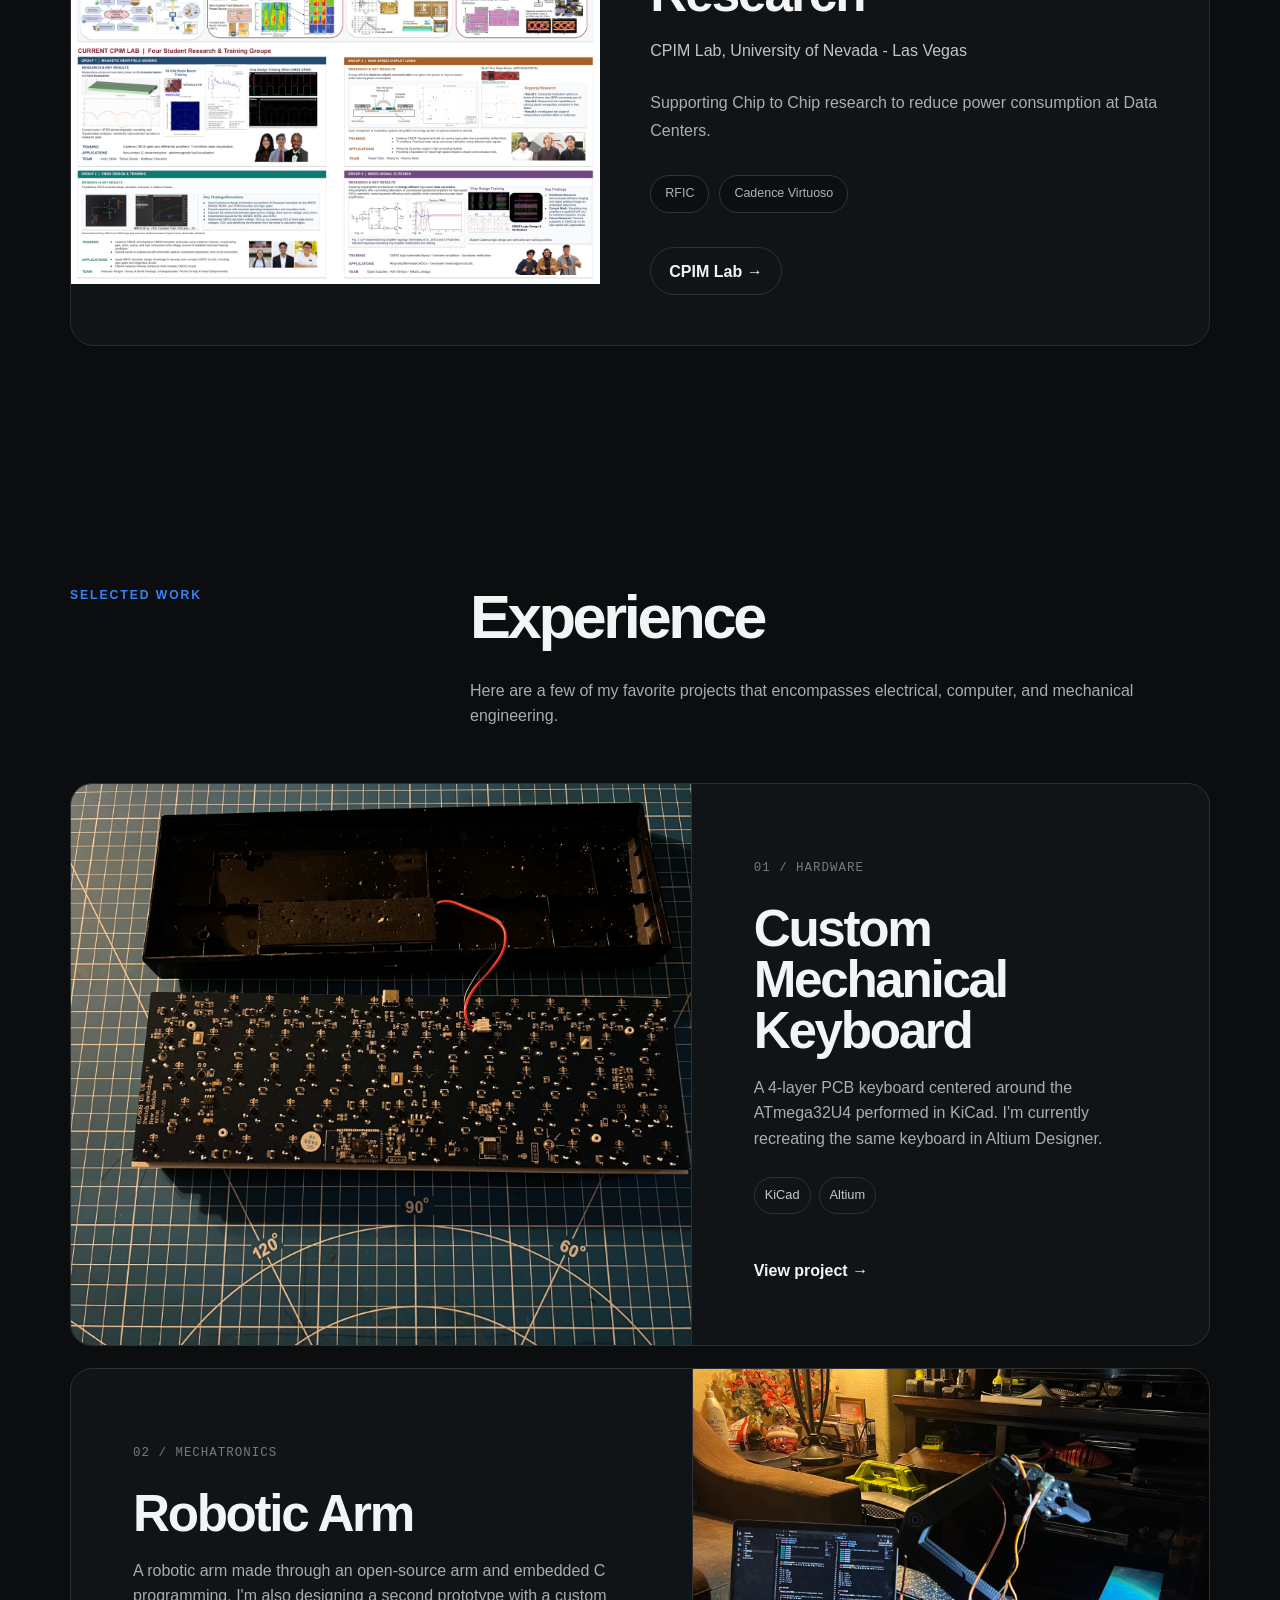
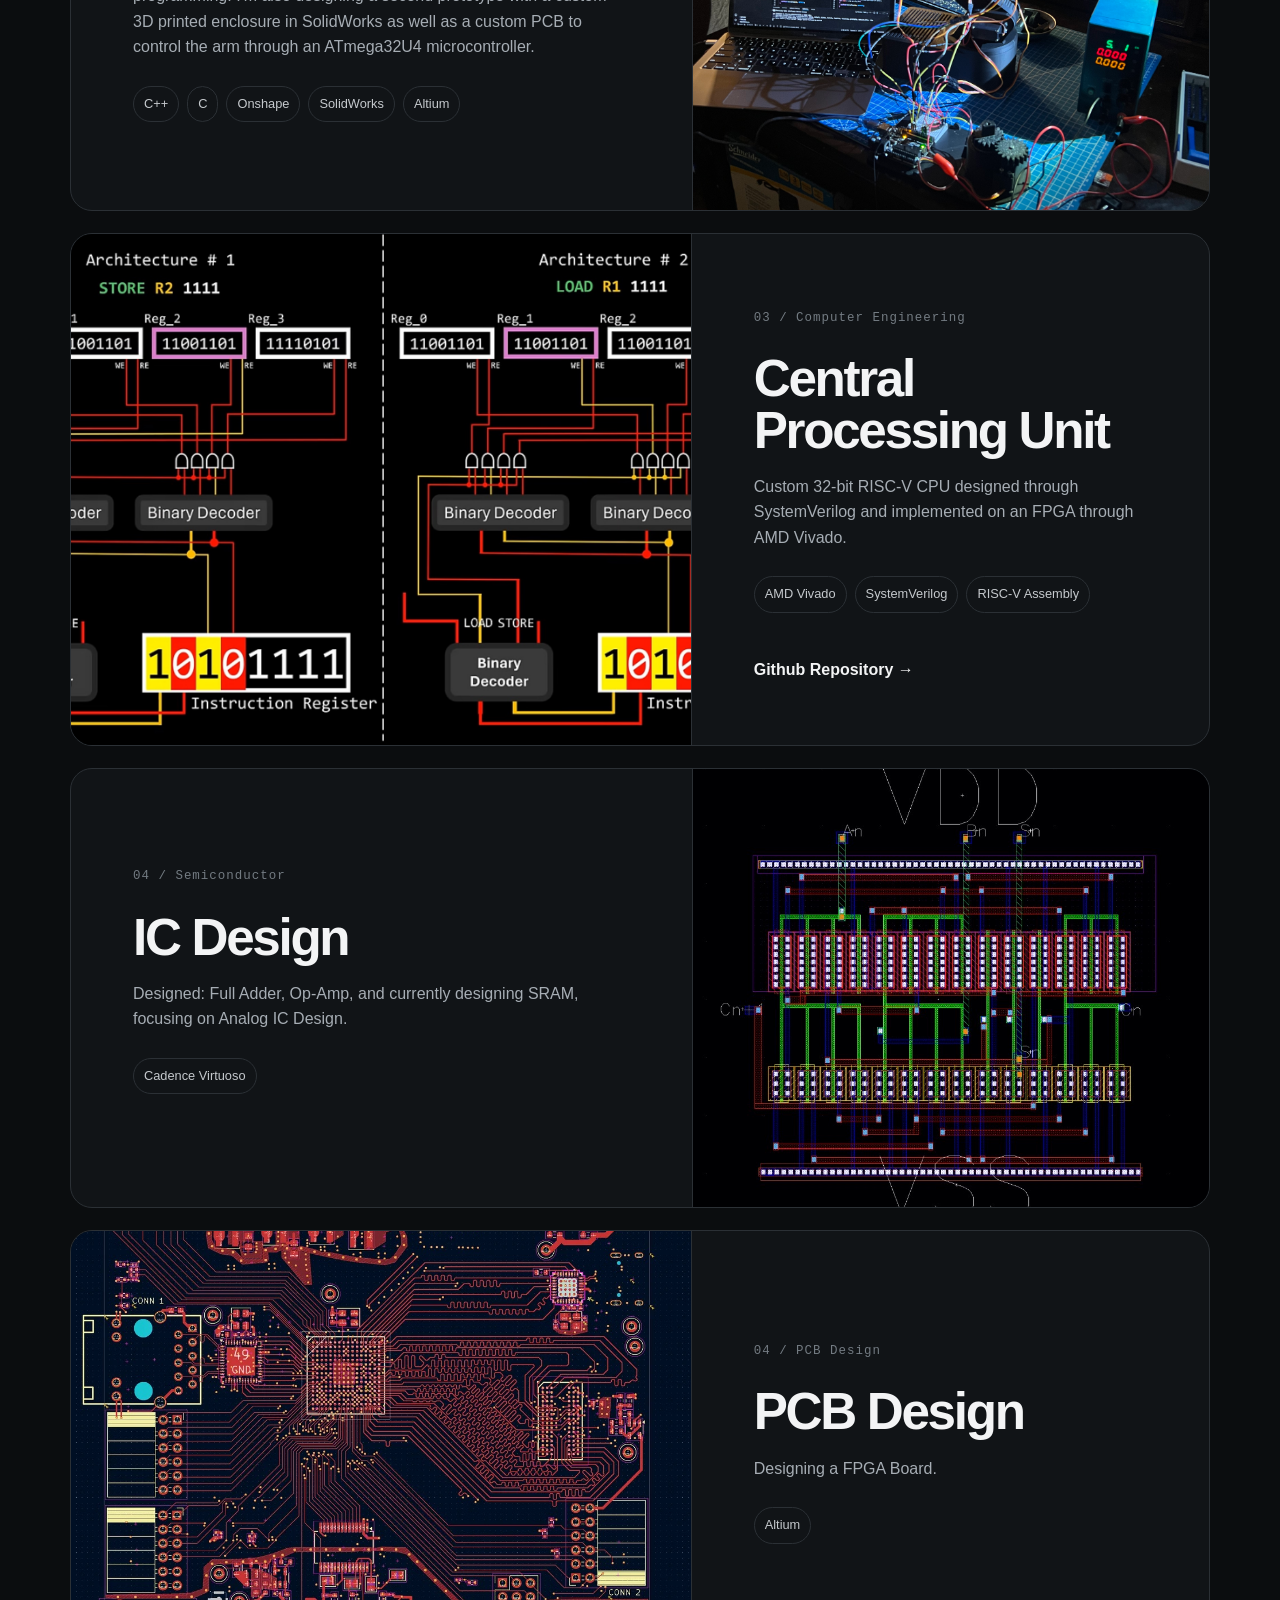
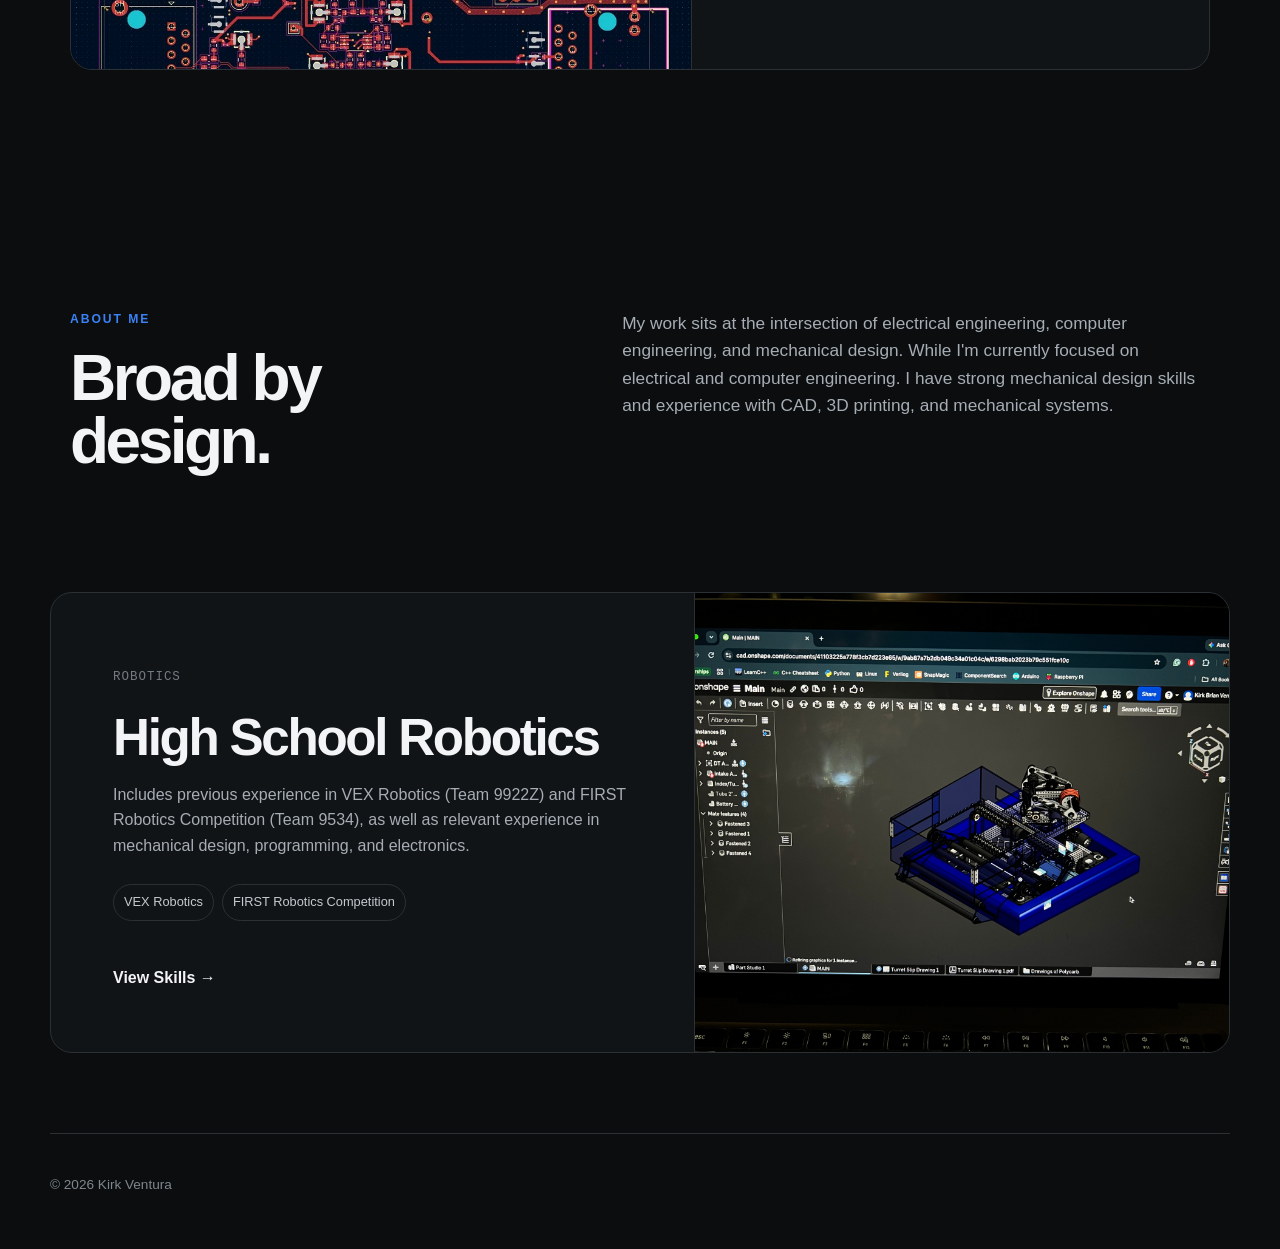
==== commit 0f71c3a4: "new" ====
--- a/index.html
+++ b/index.html
@@ -172,13 +172,16 @@
             <p class="project-number">02 / MECHATRONICS</p>
             <h3>Robotic Arm</h3>
             <p>
-              A robotic arm made through custom CAD design
-              and embedded C programming.
+              A robotic arm made through an open-source arm
+              and embedded C programming. I'm also designing a second prototype with a custom 3D printed enclosure
+              in SolidWorks as well as a custom PCB to control the arm through an ATmega32U4 microcontroller.
             </p>
             <ul class="tag-list">
               <li>C++</li>
               <li>C</li>
               <li>Onshape</li>
+              <li>SolidWorks</li>
+              <li>Altium</li>
             </ul>
           </div>
         </article>
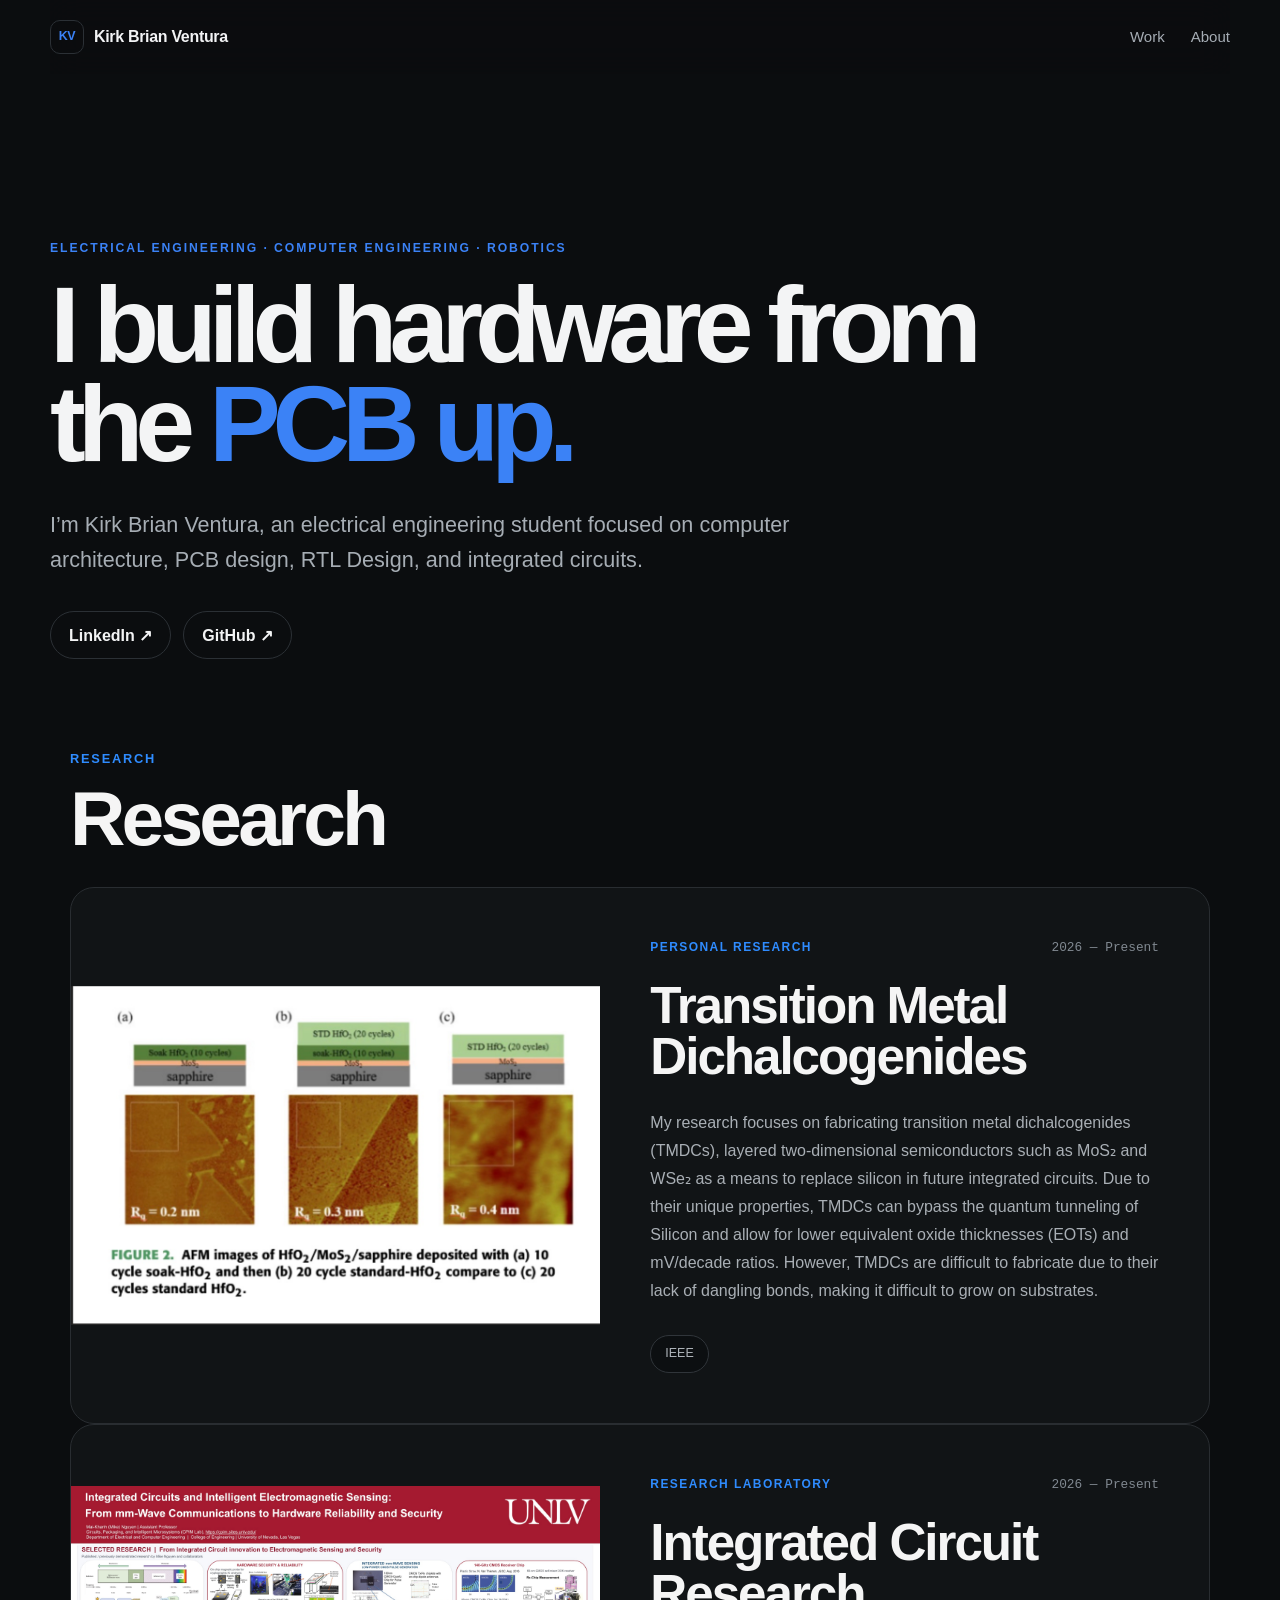
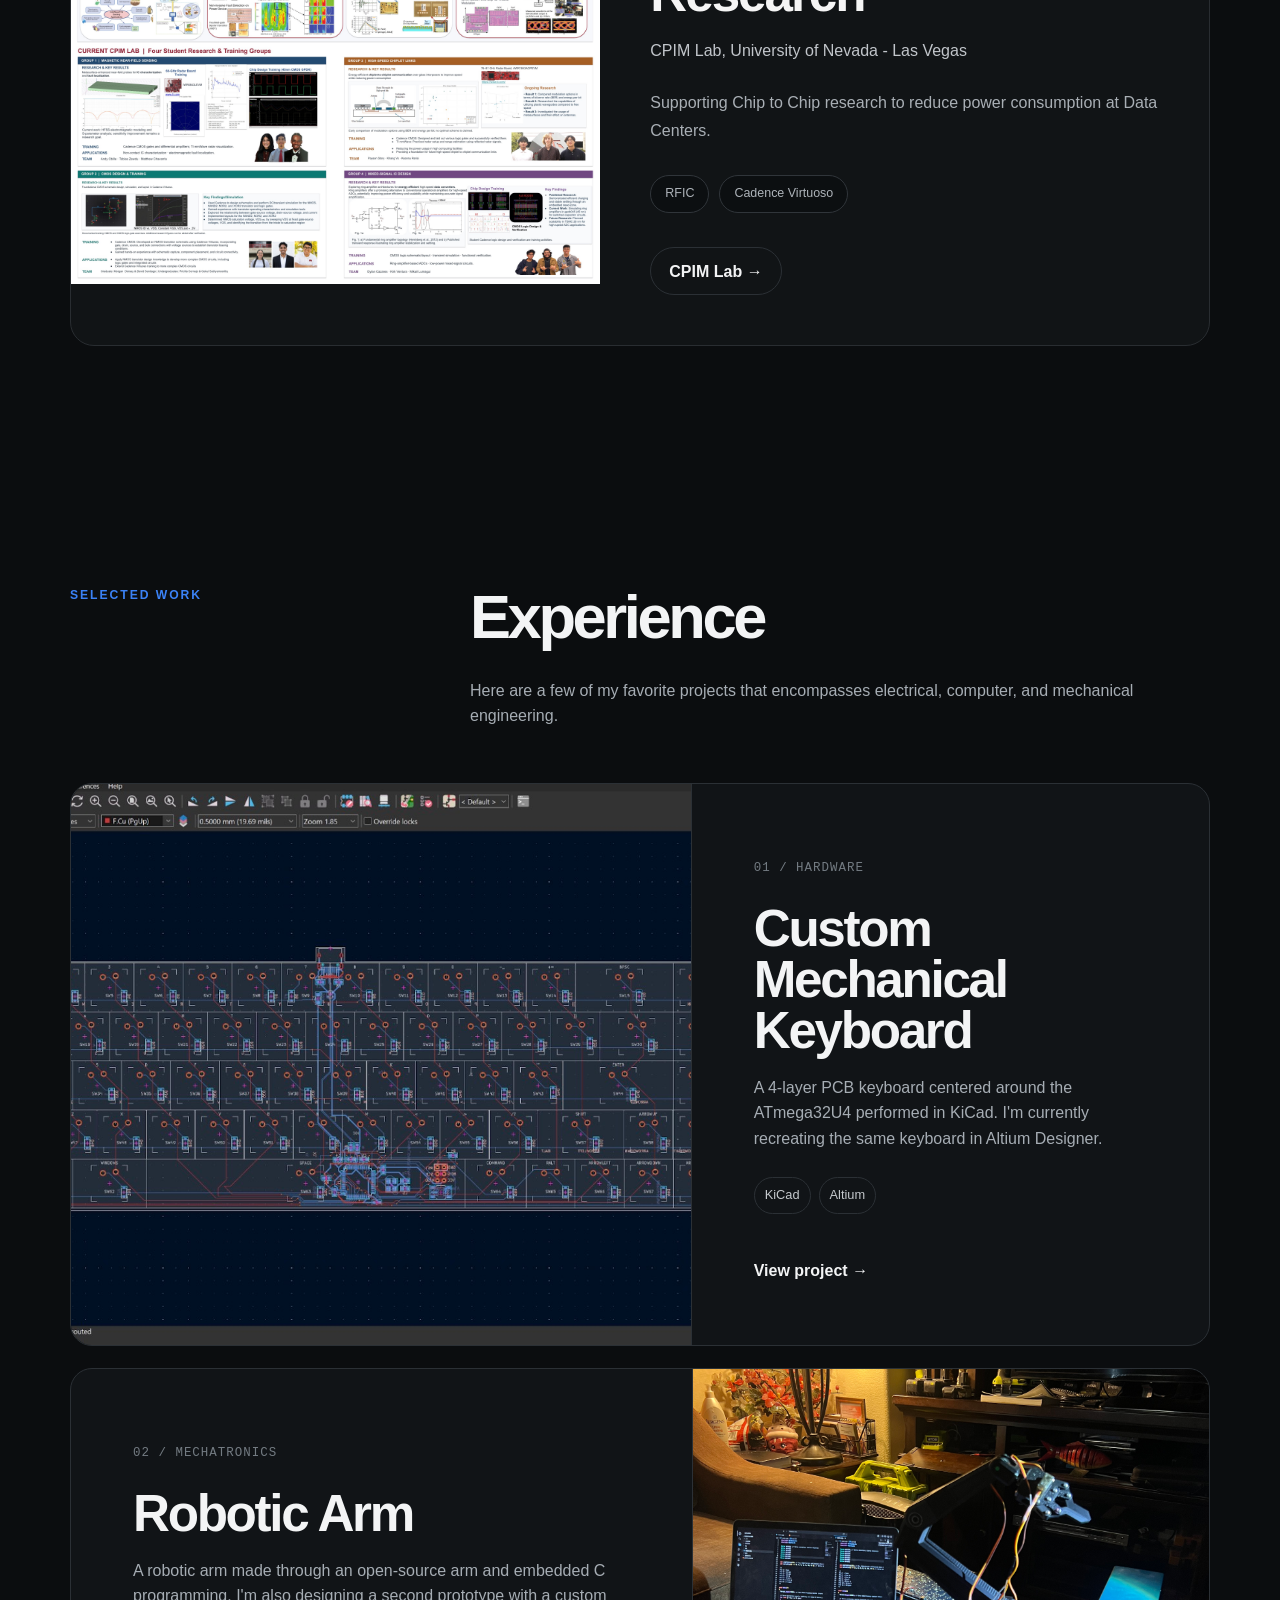
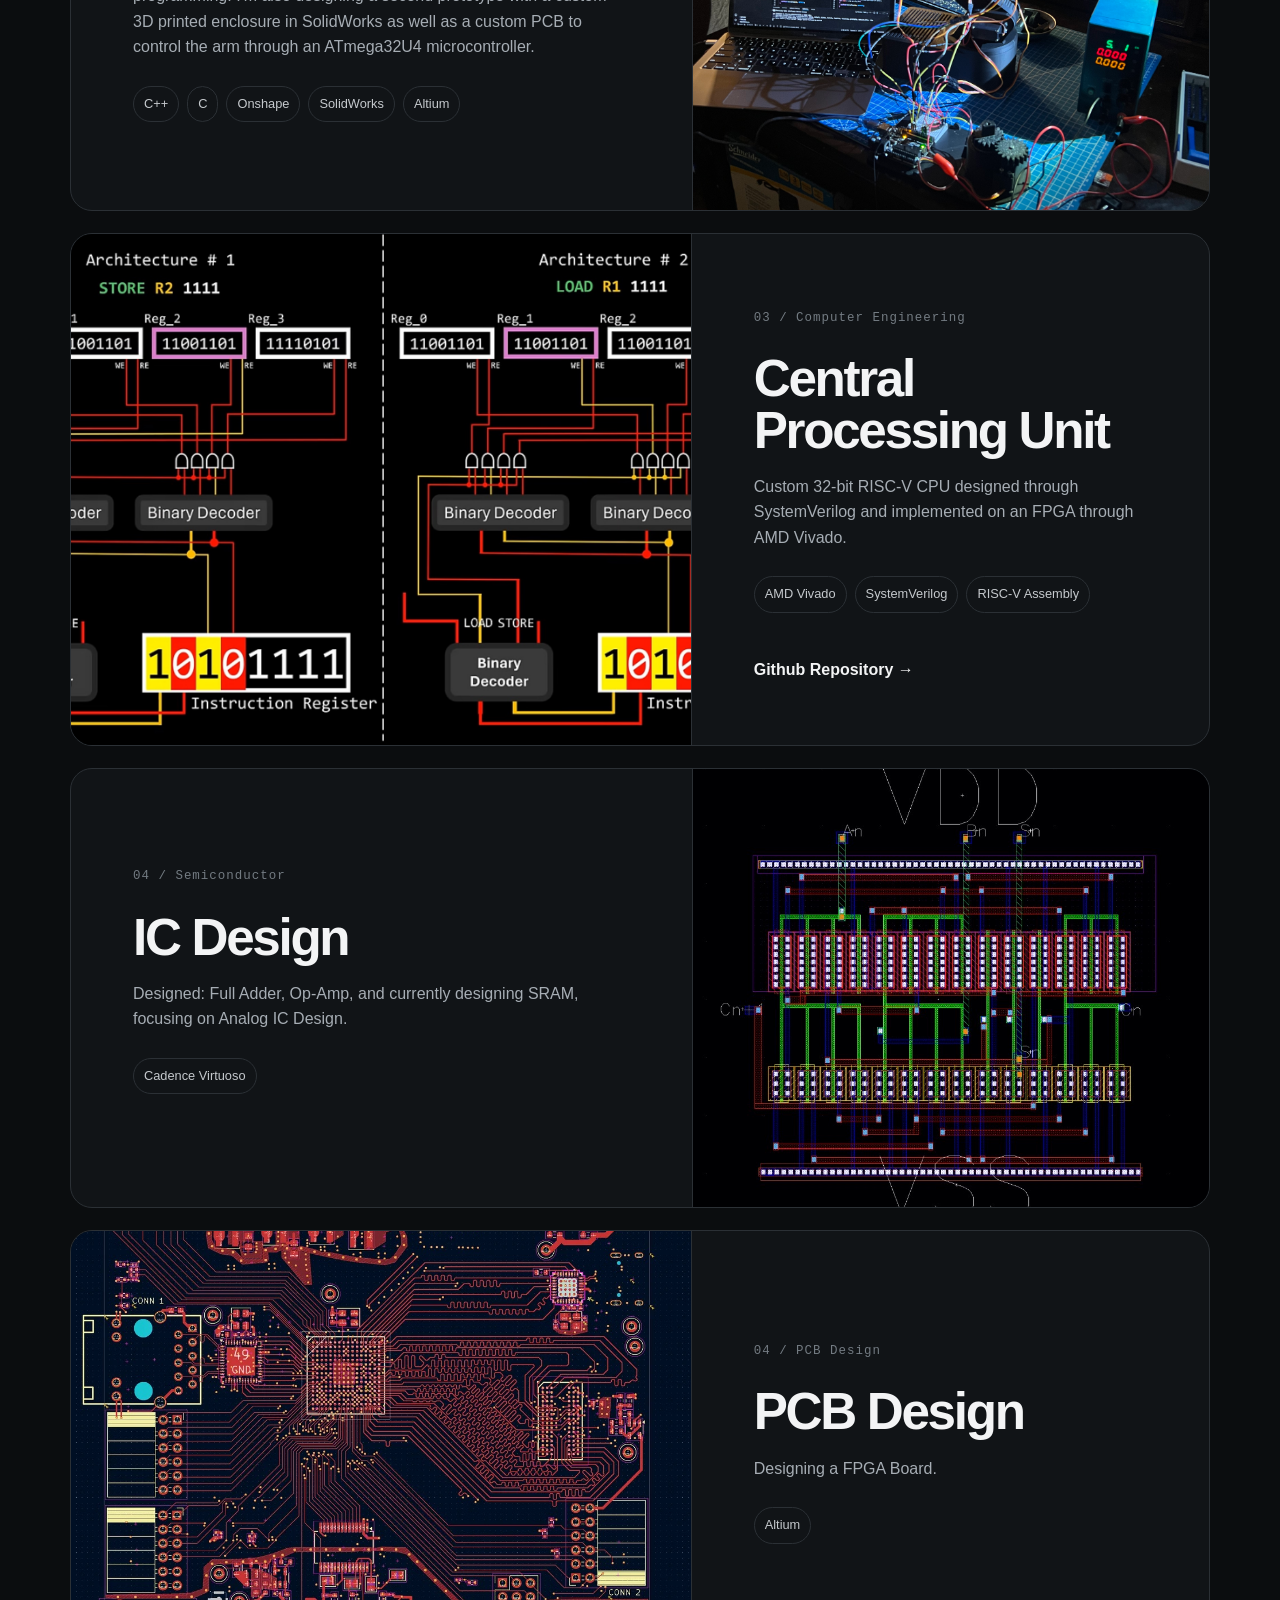
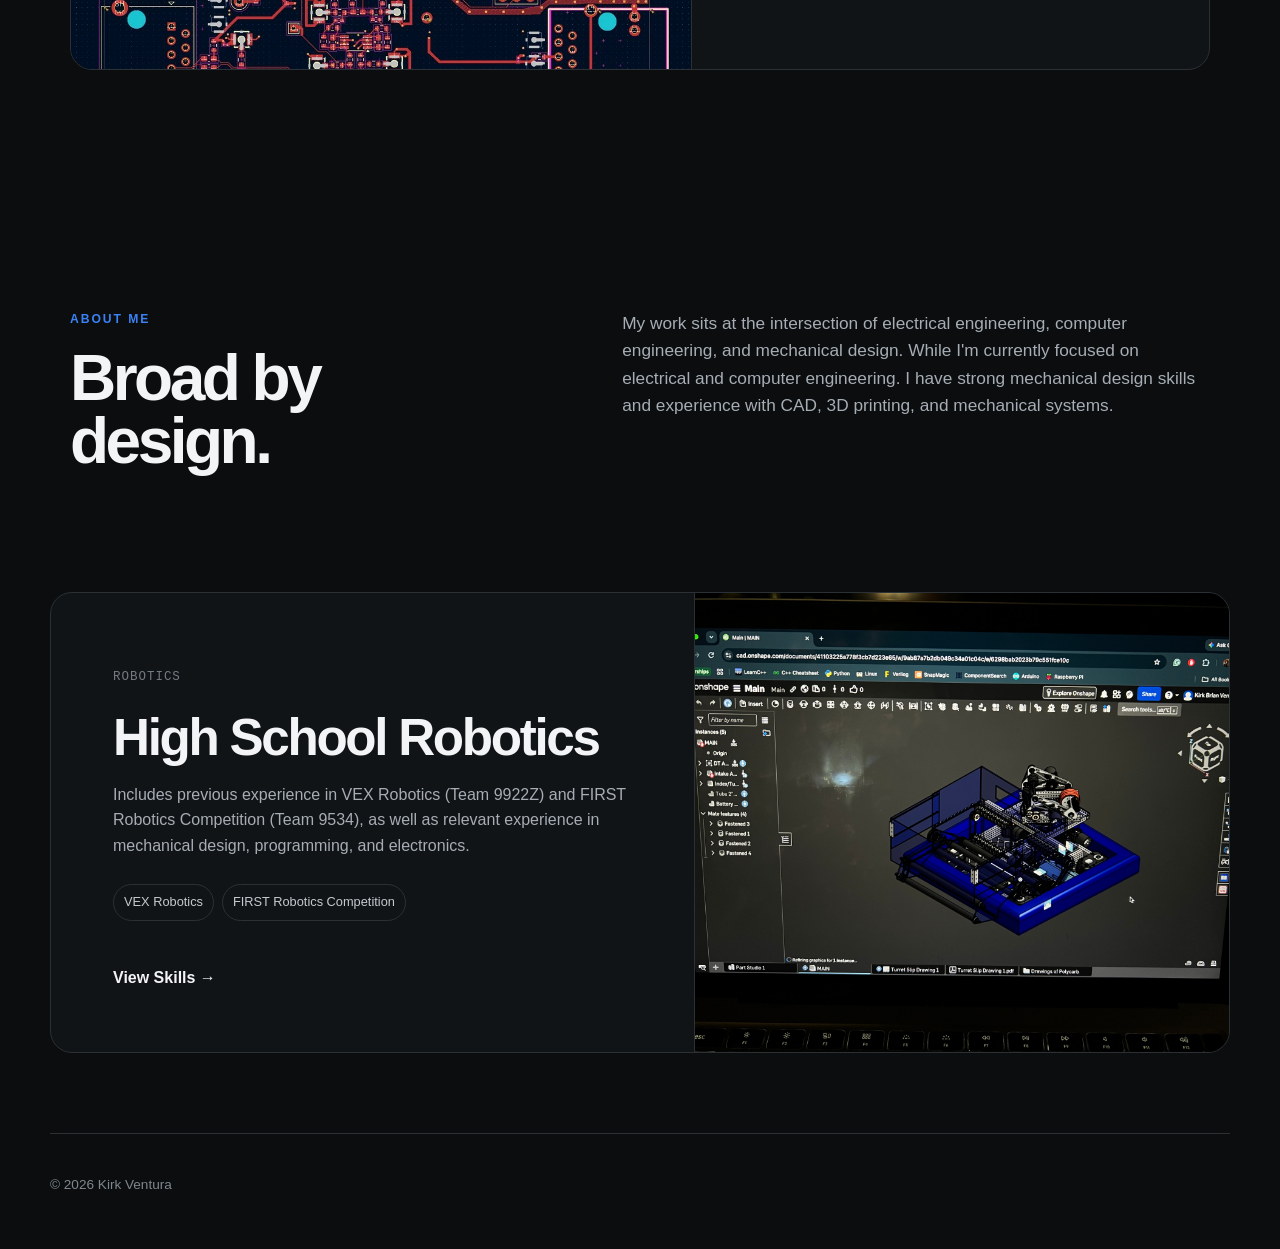
==== commit 85cd3a6f: "new" ====
--- a/index.html
+++ b/index.html
@@ -142,7 +142,7 @@
 
           <div class="project-visual project-photo">
             <img
-             src="assets/images/IMG_0450.jpeg"
+             src="assets/images/IMG_3624.jpg"
              alt="Custom mechanical keyboard PCB and enclosure">
           </div>
           <div class="project-content">
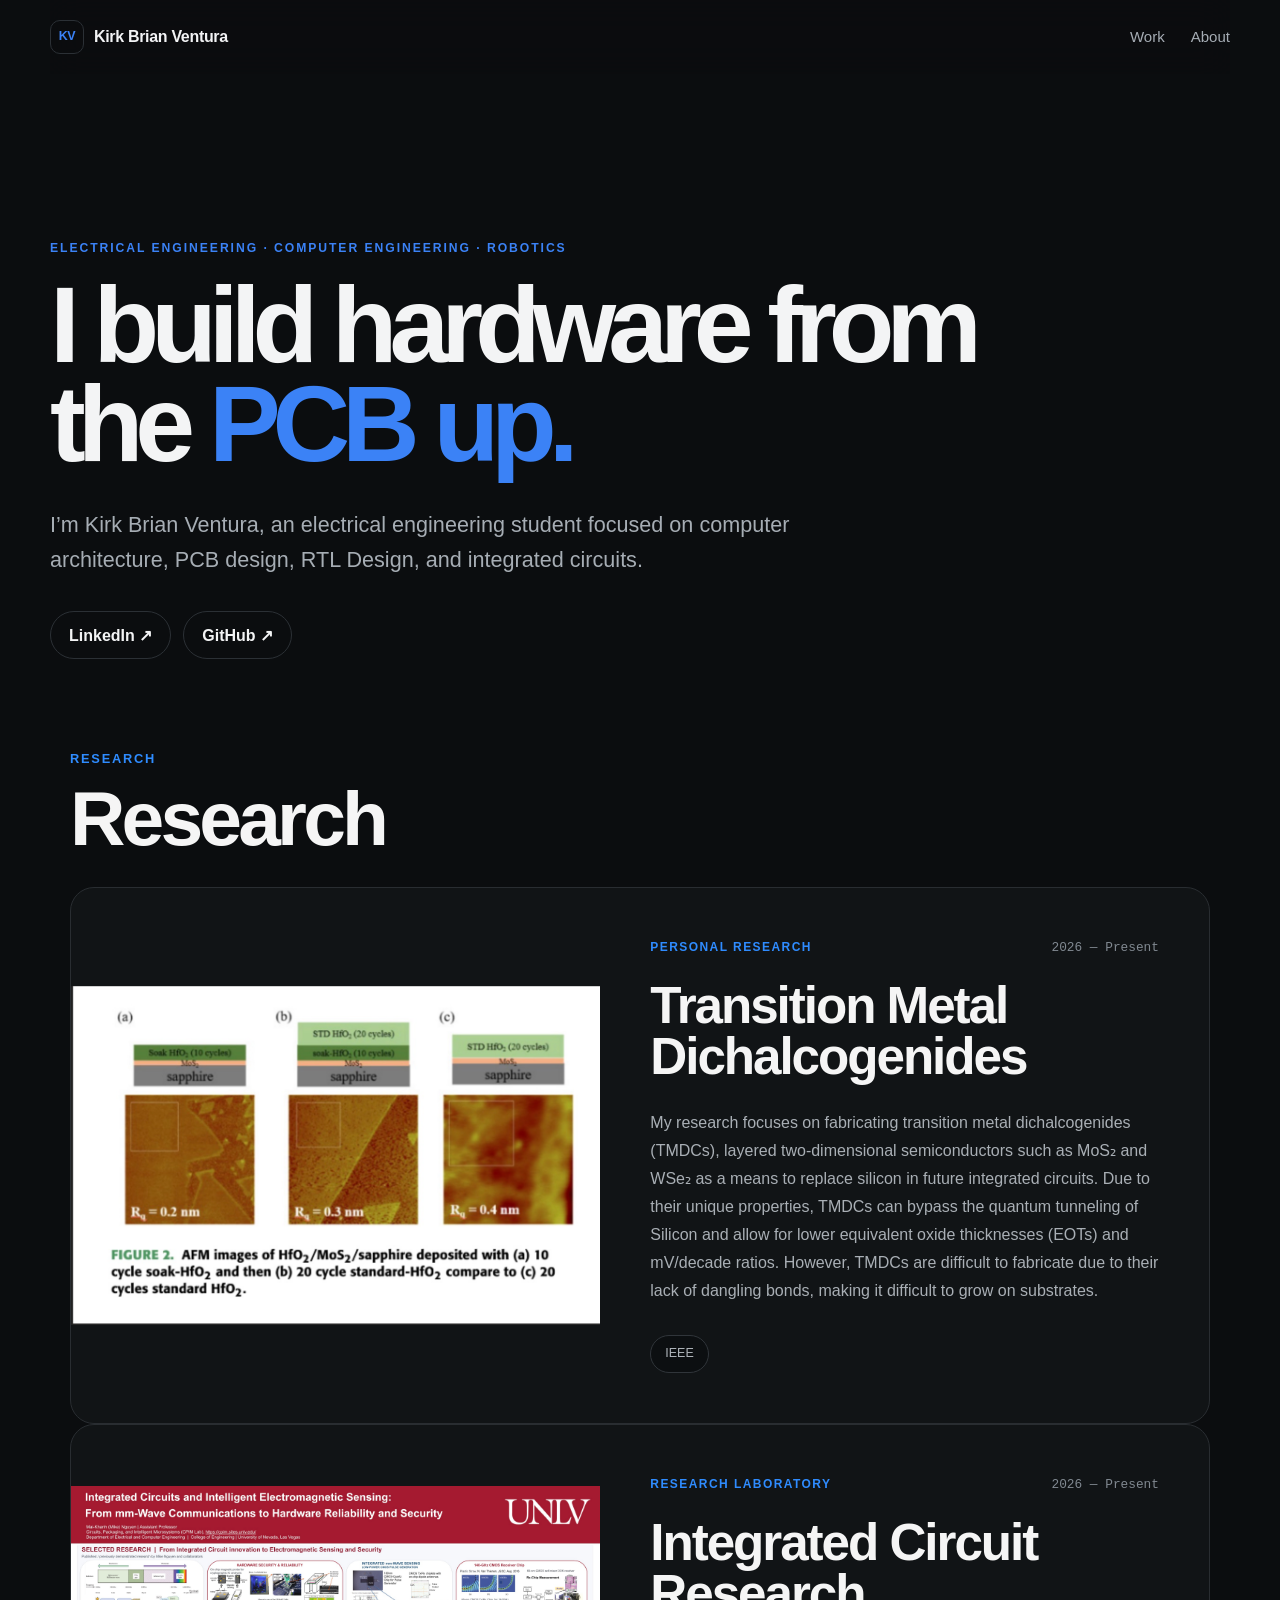
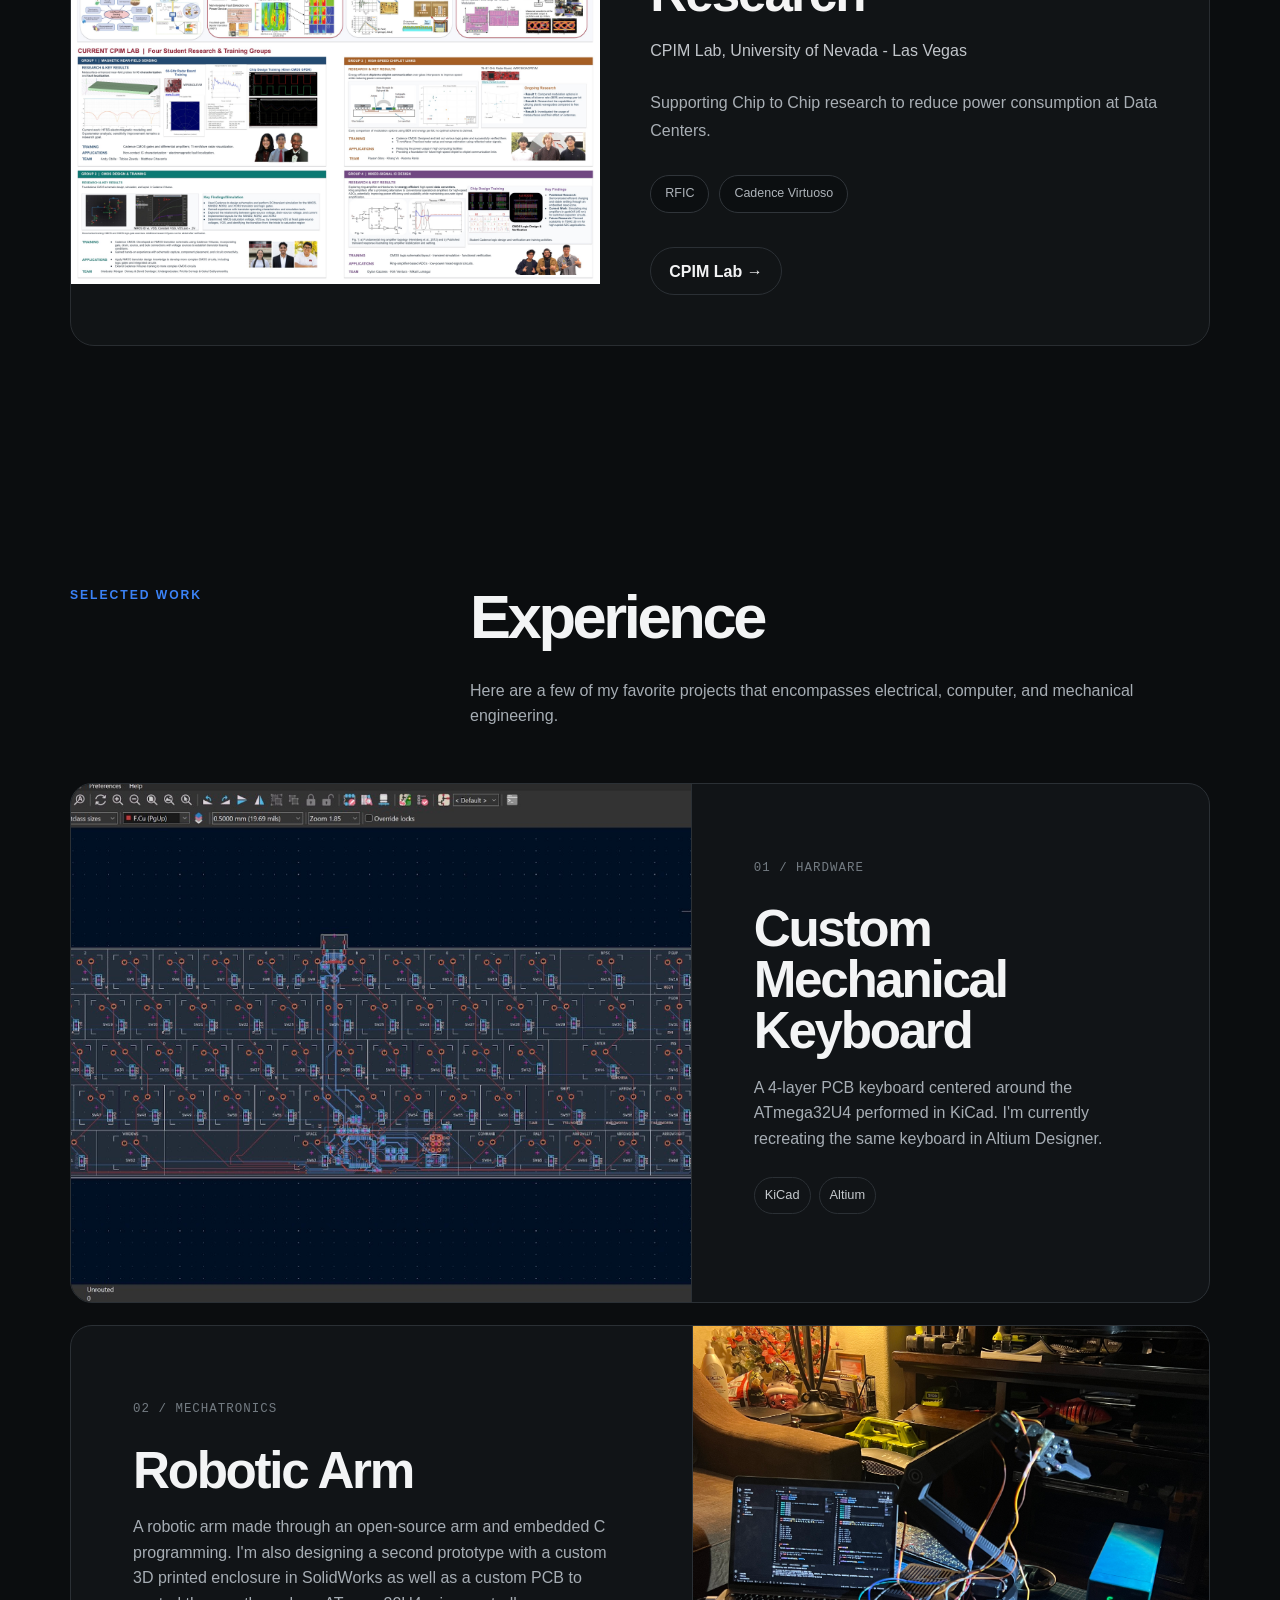
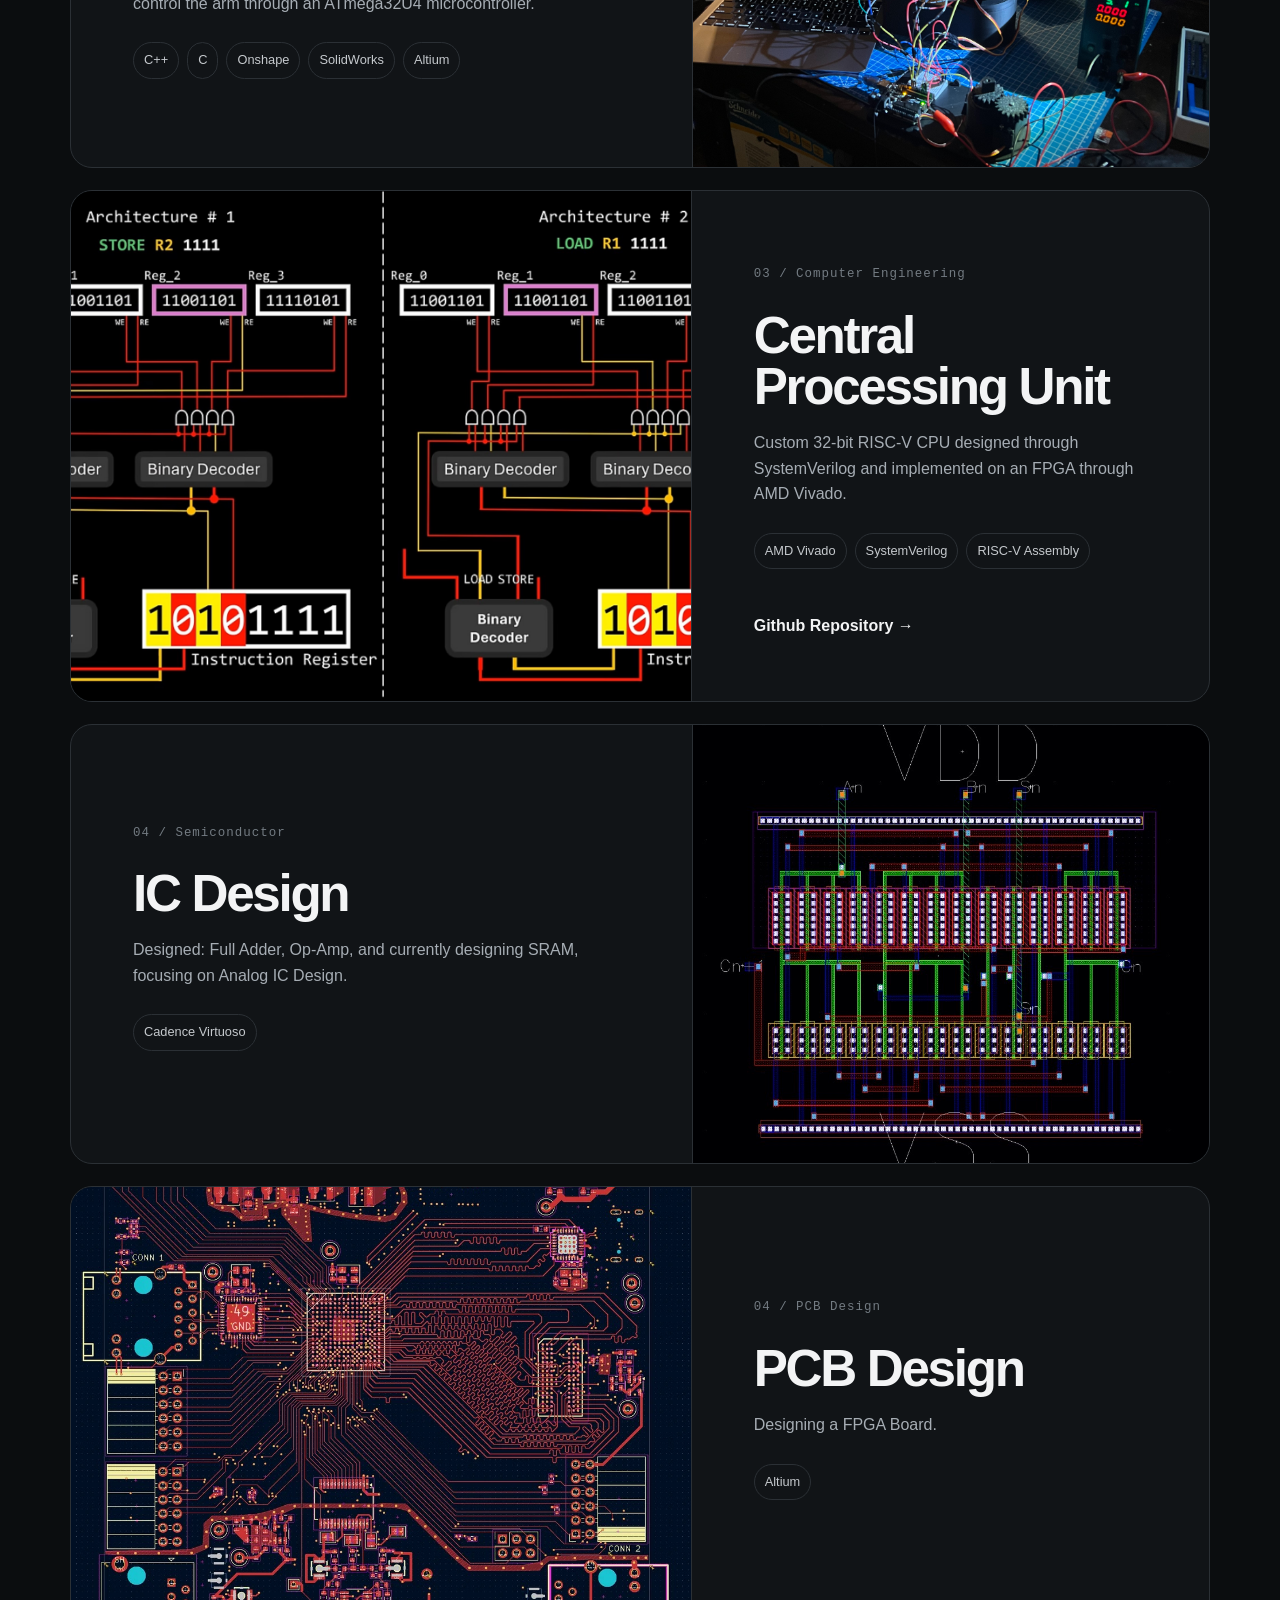
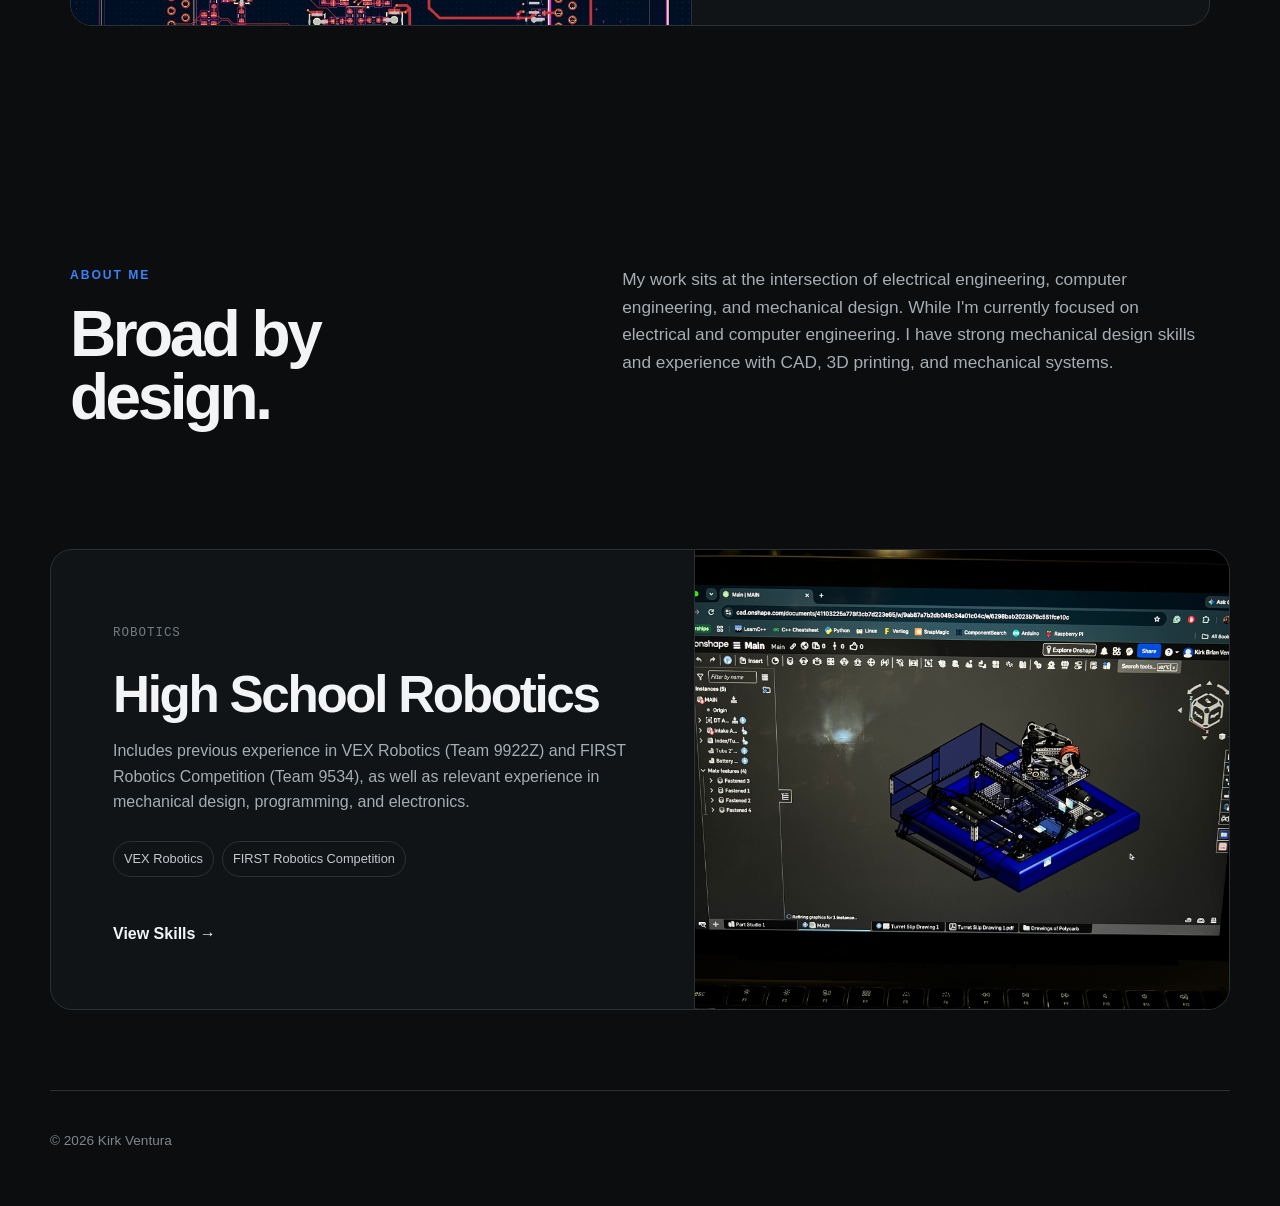
==== commit d32c6a1e: "new" ====
--- a/index.html
+++ b/index.html
@@ -156,7 +156,6 @@
               <li>KiCad</li>
               <li>Altium</li>
             </ul>
-            <a class="text-link" href="projects/keyboard.html">View project →</a>
           </div>
         </article>
       
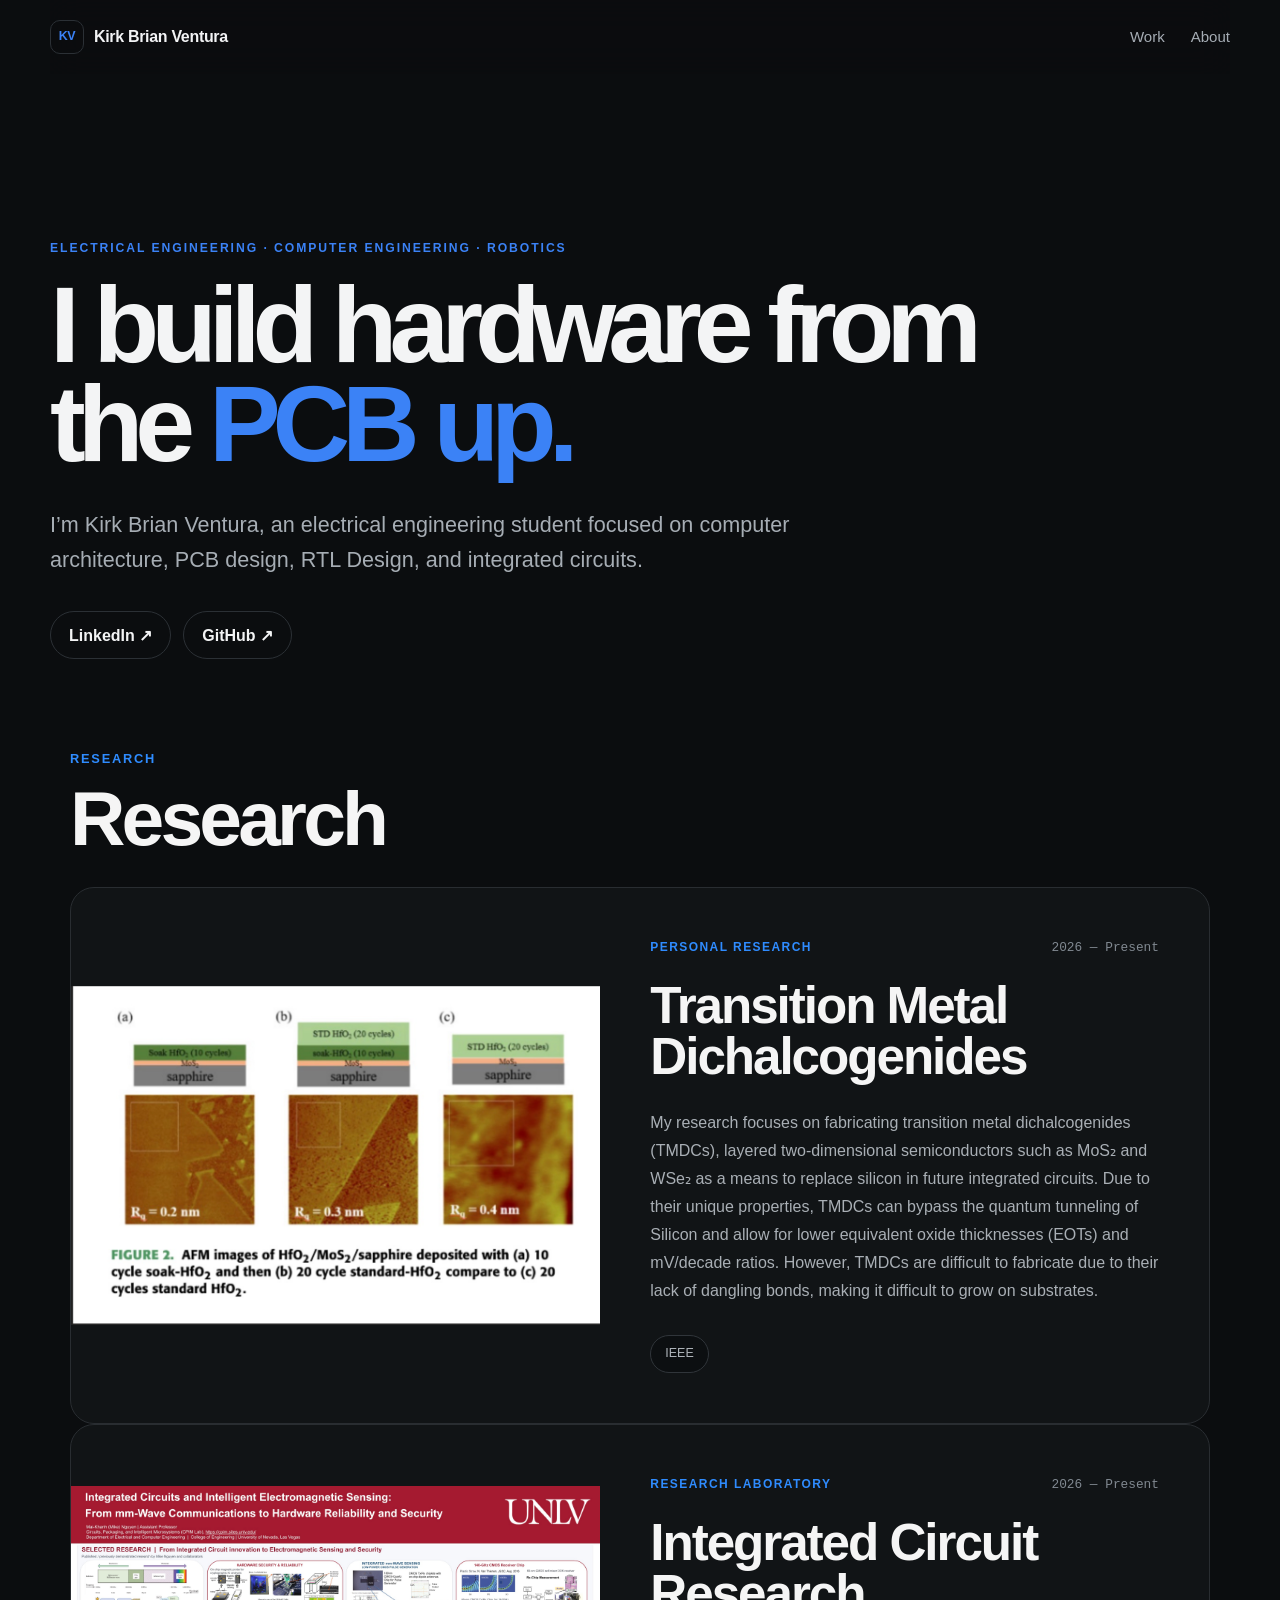
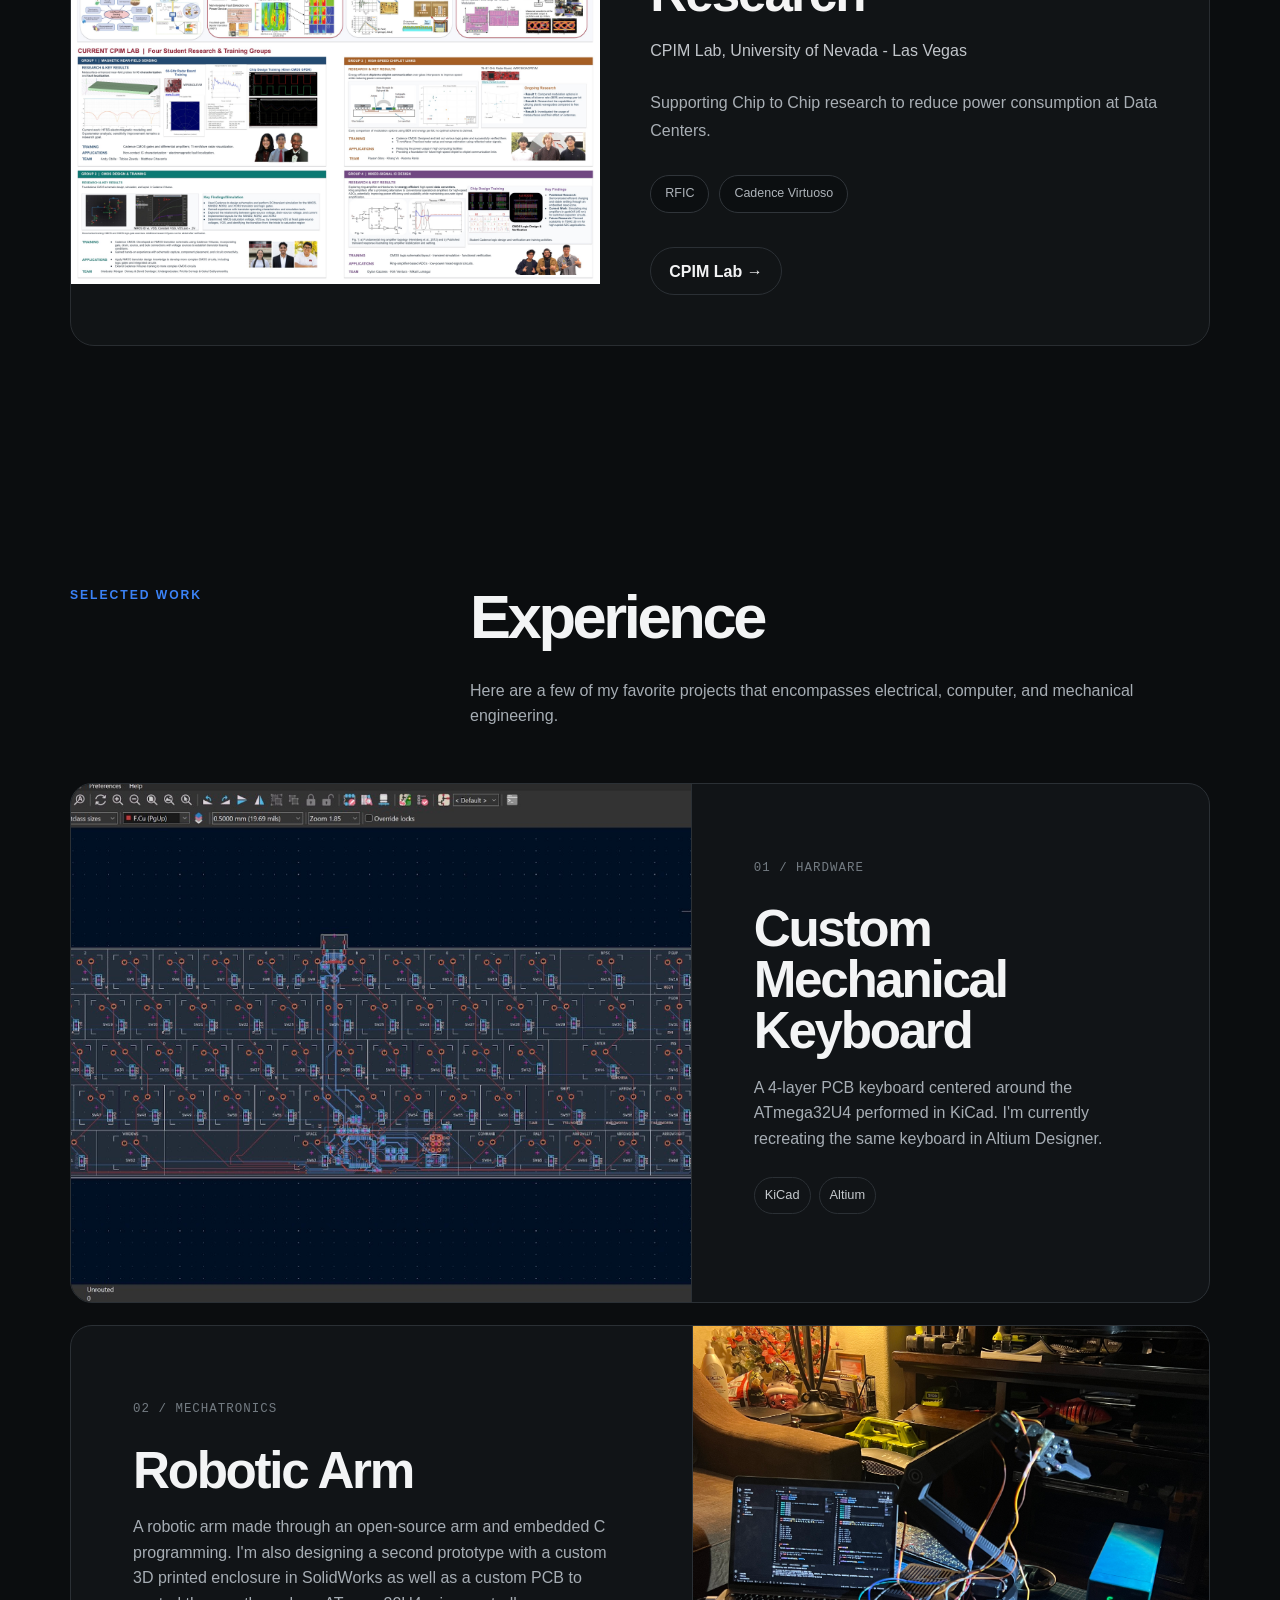
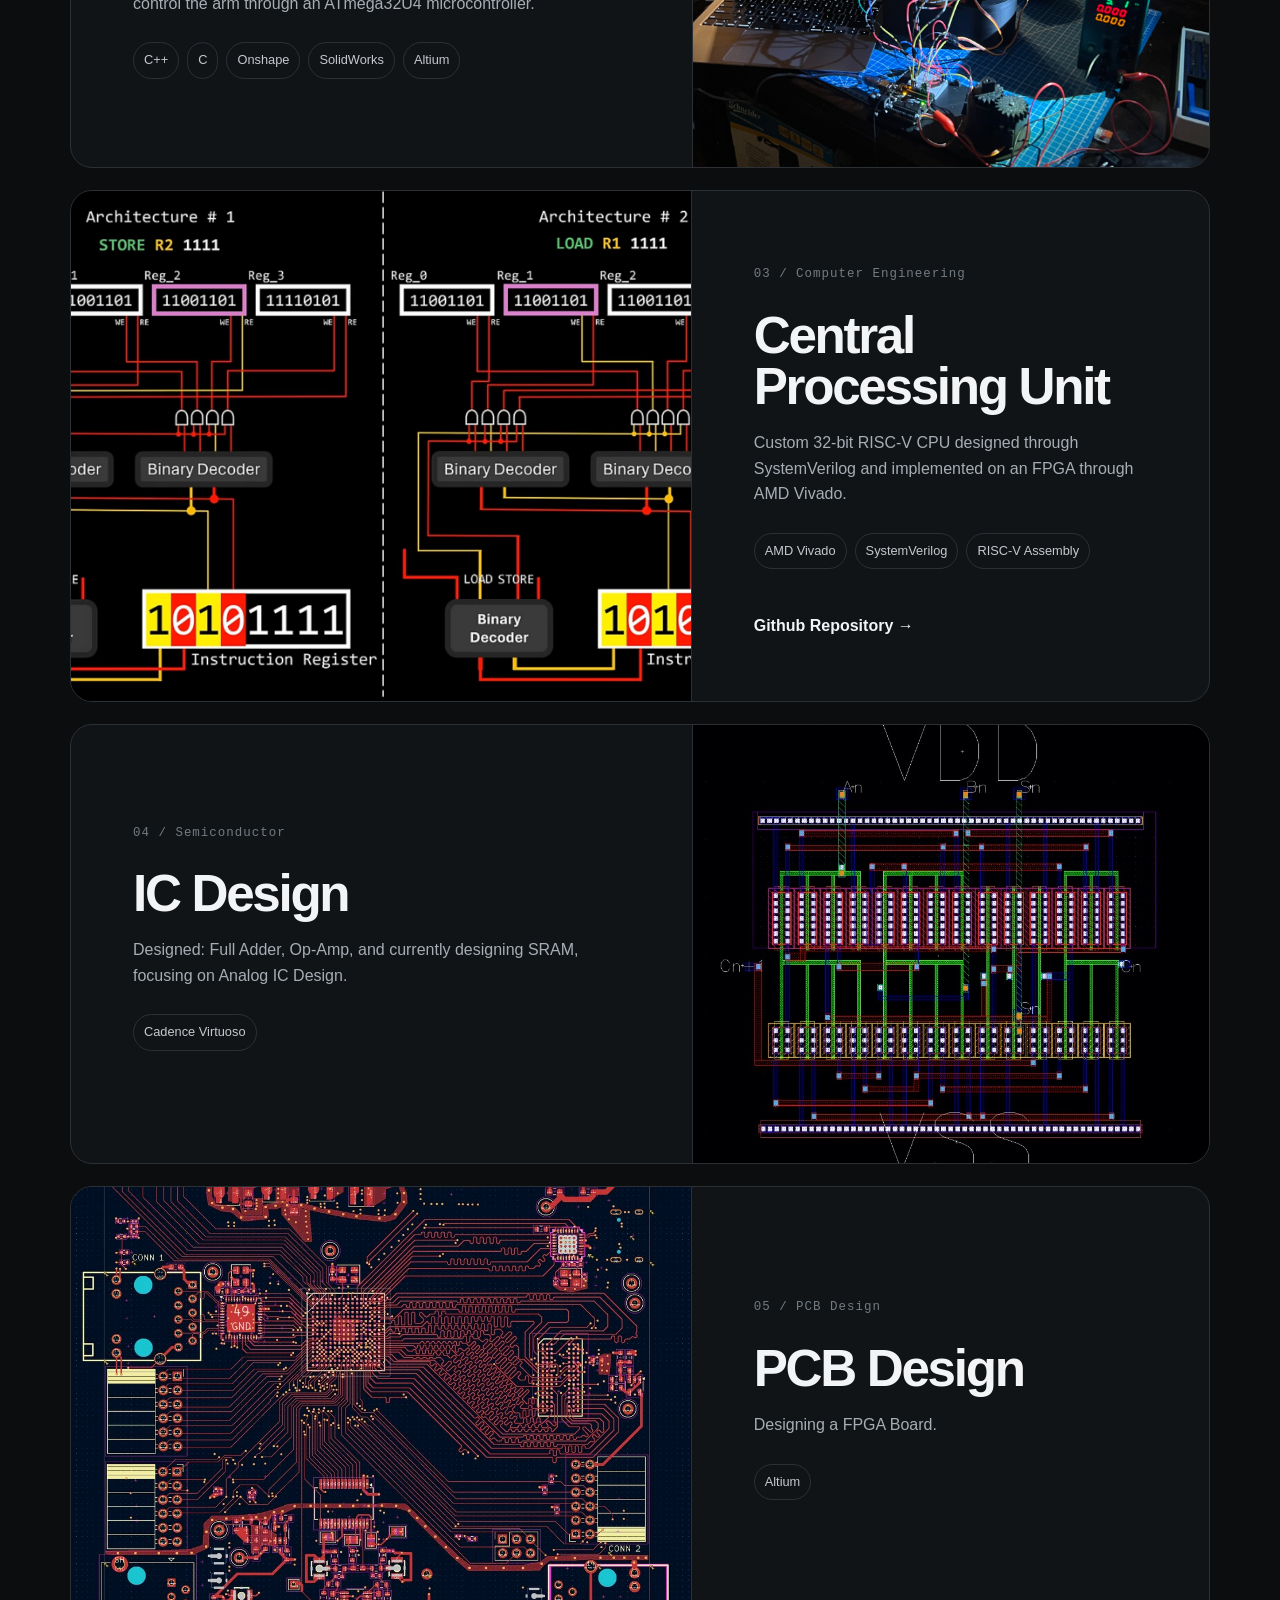
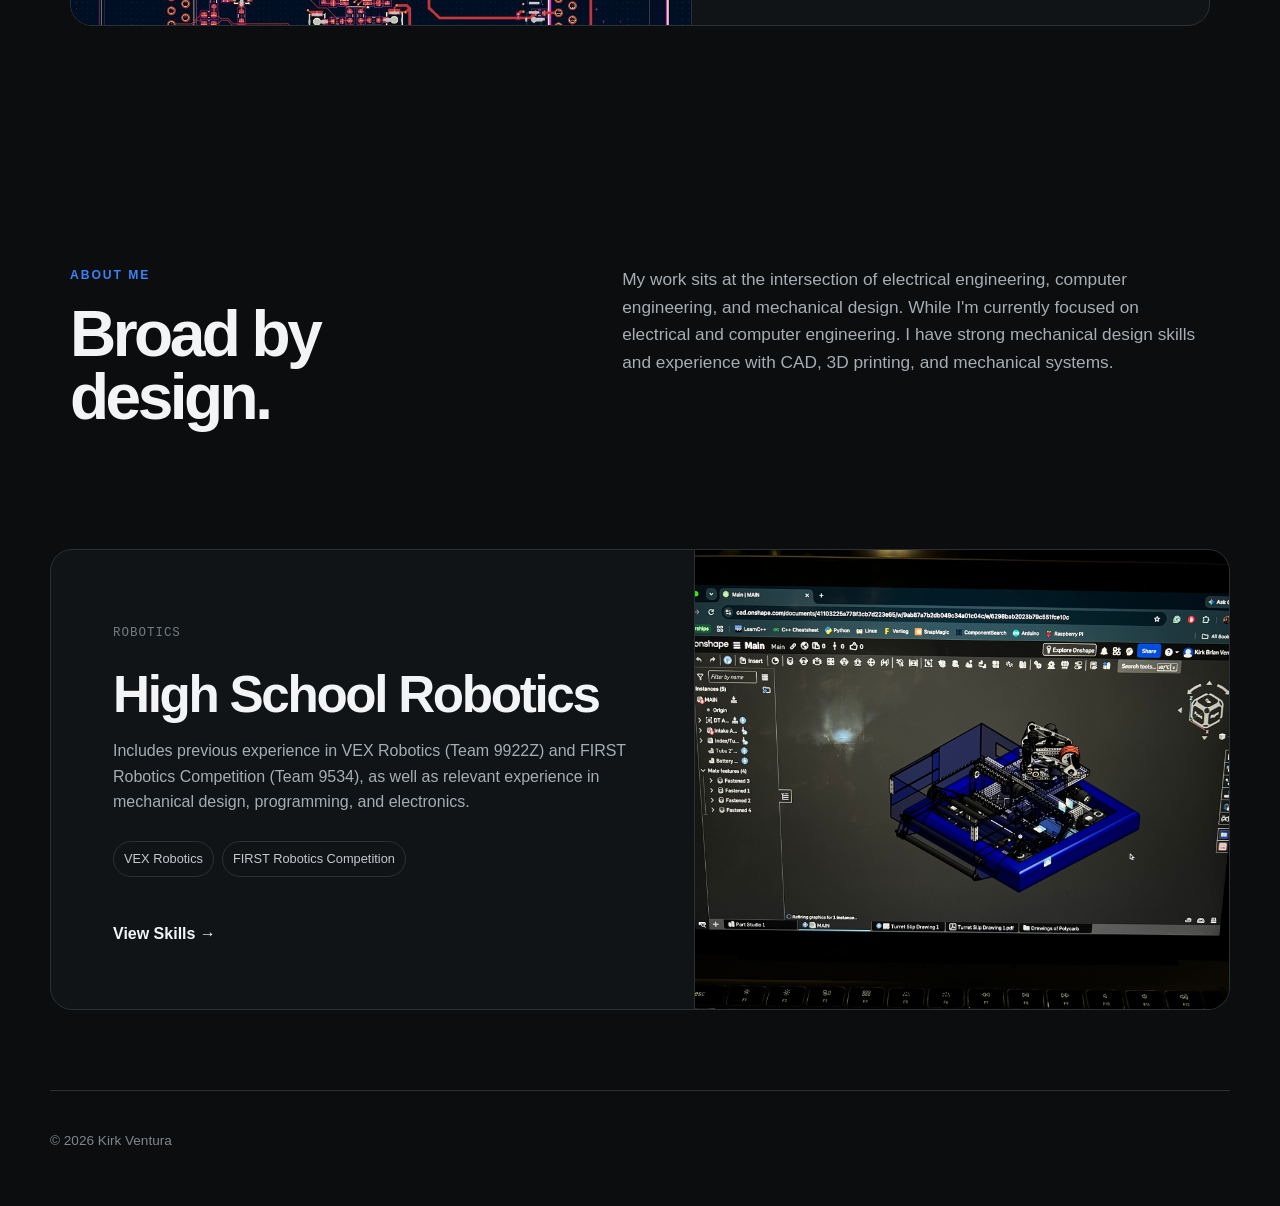
==== commit 140f6236: "ewn" ====
--- a/index.html
+++ b/index.html
@@ -234,7 +234,7 @@
               alt="FPGA Board">
           </div>
           <div class="project-content">
-            <p class="project-number">04 / PCB Design</p>
+            <p class="project-number">05 / PCB Design</p>
             <h3>PCB Design</h3>
             <p>
               Designing a FPGA Board.
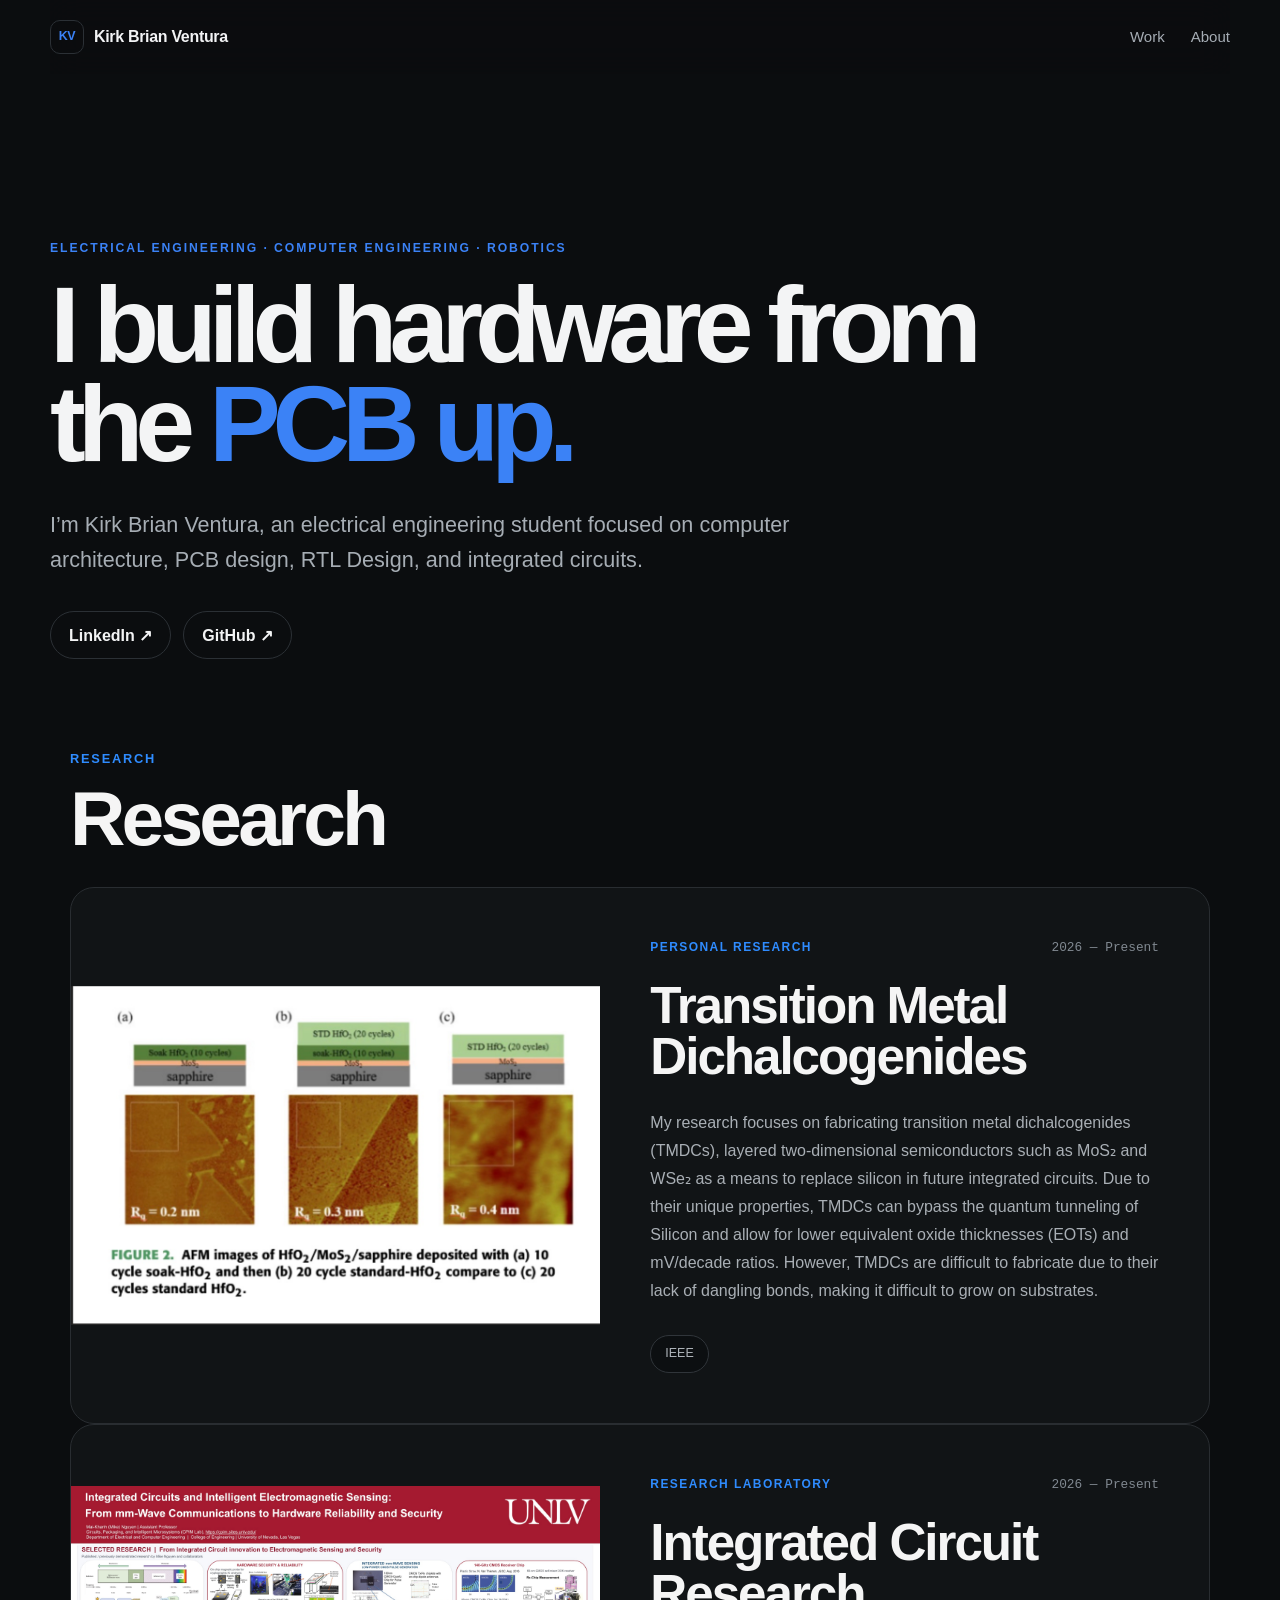
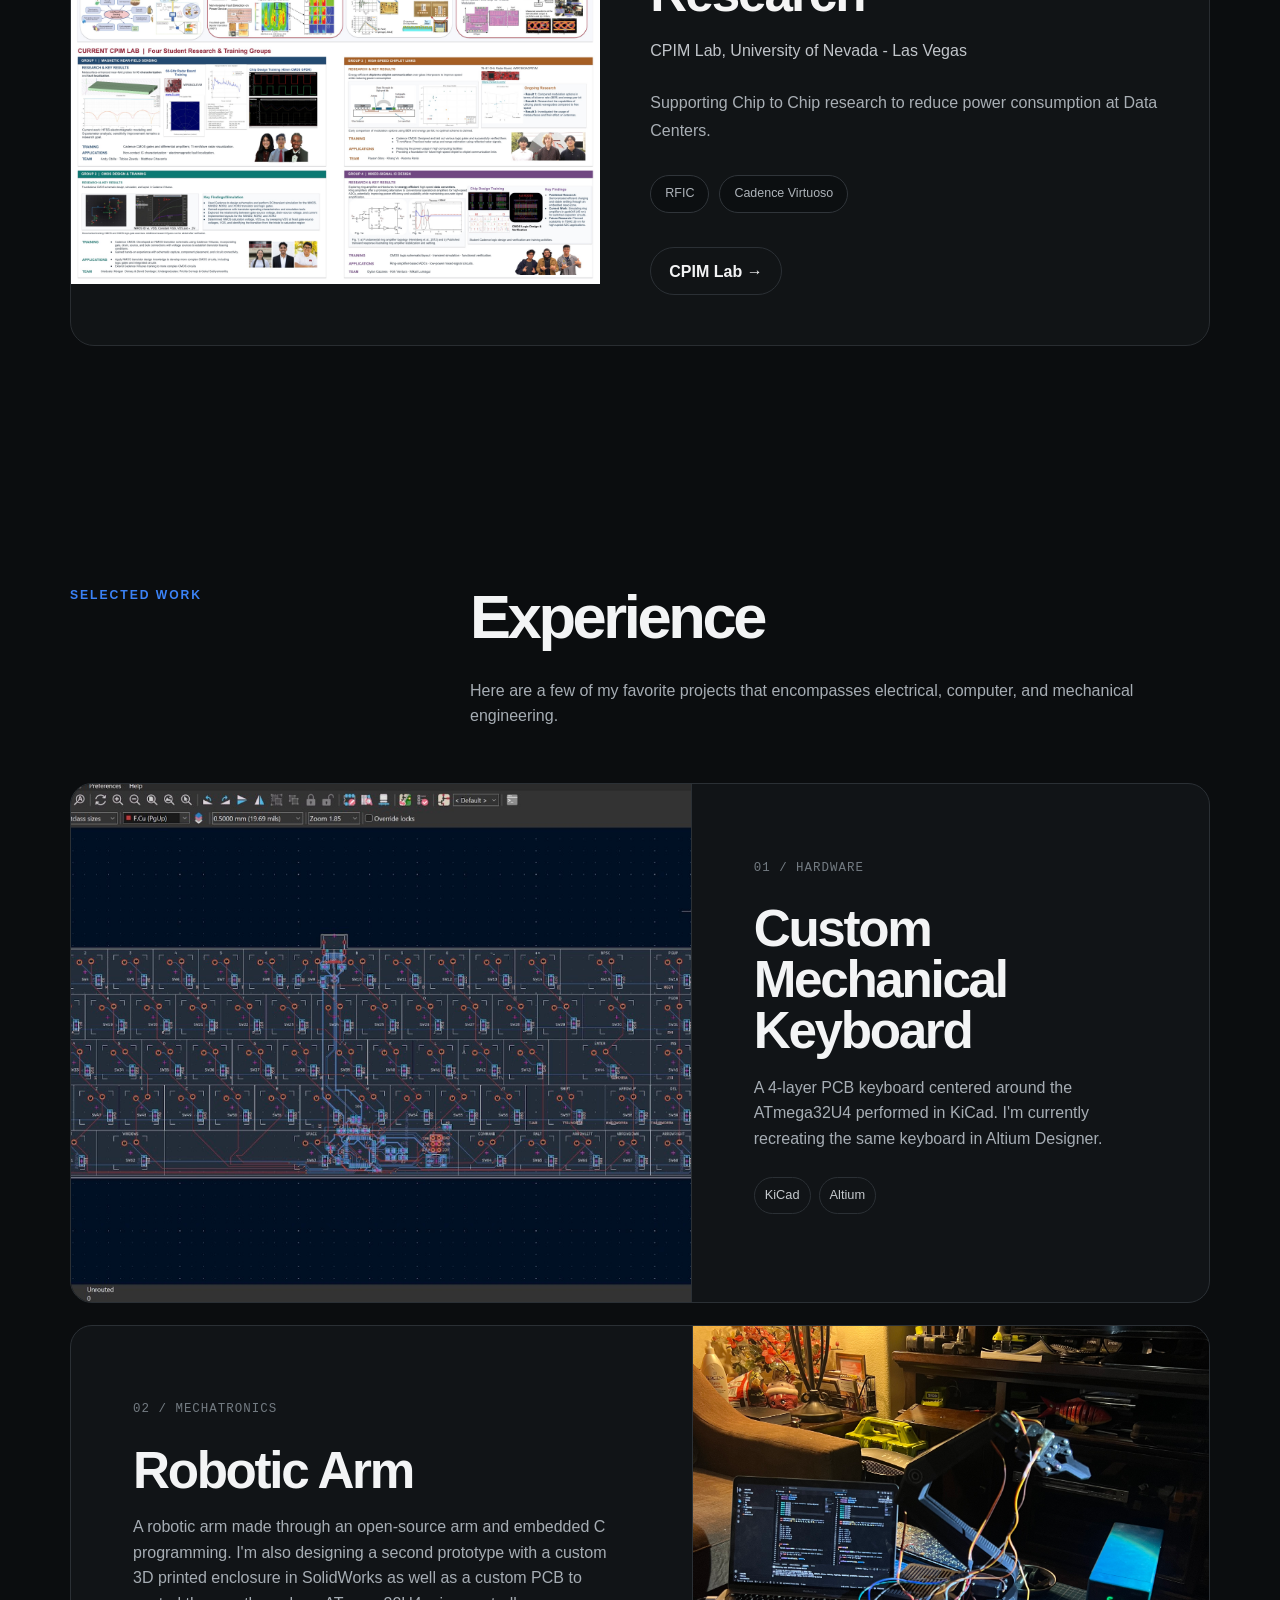
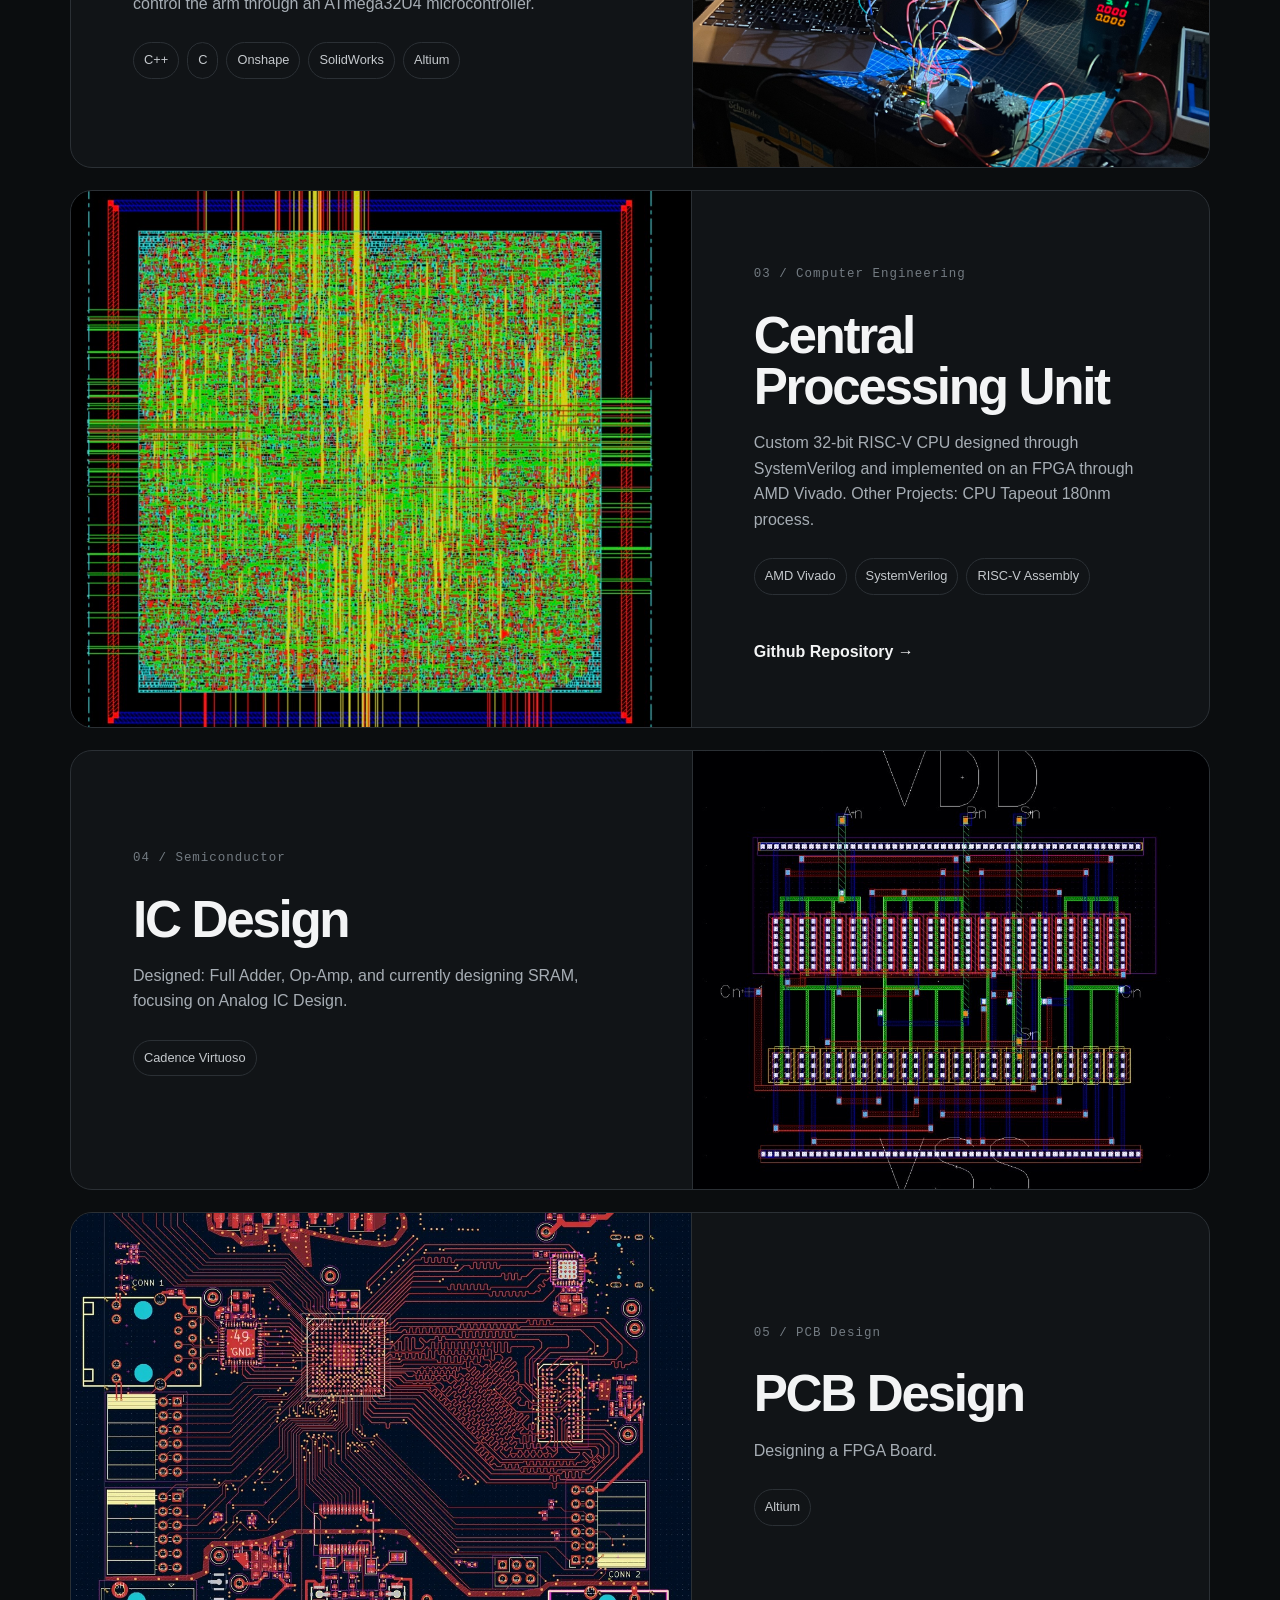
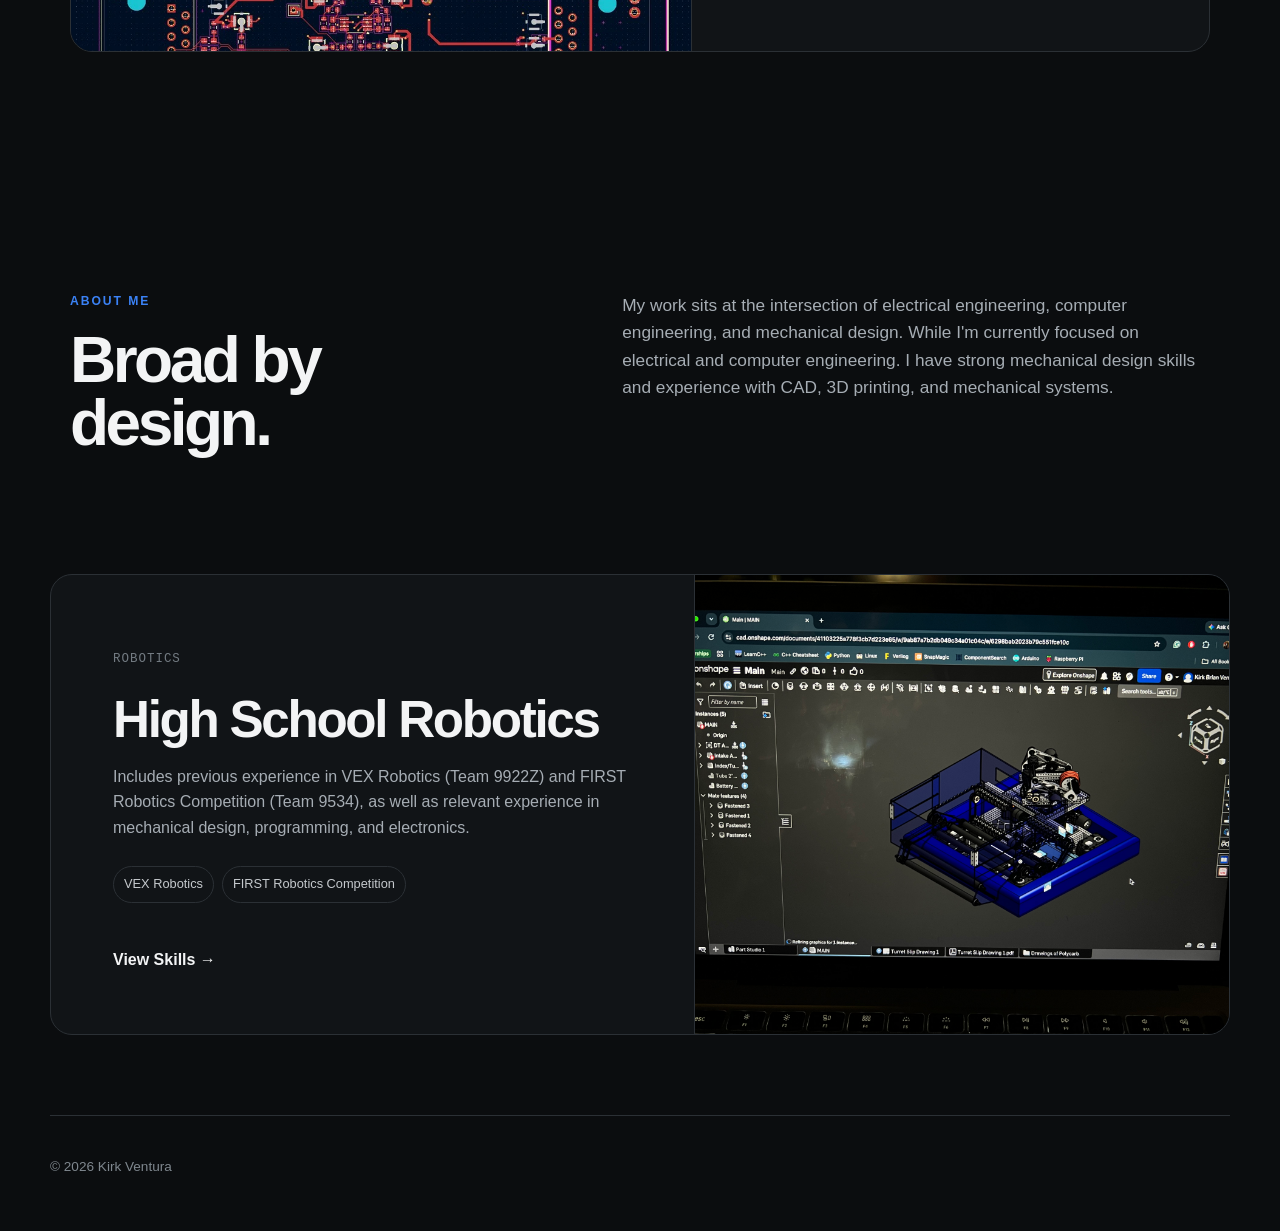
==== commit d87339a7: "picture" ====
--- a/index.html
+++ b/index.html
@@ -190,7 +190,7 @@
         <article class="project-card">
           <div class="project-visual project-photo">
             <img
-              src="assets/images/IMG_2291.jpeg"
+              src="assets/images/IMG_3692.jpg"
               alt="RISC CPU">
           </div>
           <div class="project-content">
@@ -198,6 +198,7 @@
             <h3>Central Processing Unit</h3>
             <p>
               Custom 32-bit RISC-V CPU designed through SystemVerilog and implemented on an FPGA through AMD Vivado. 
+              Other Projects: CPU Tapeout 180nm process.
             </p>
             <ul class="tag-list">
               <li>AMD Vivado</li>
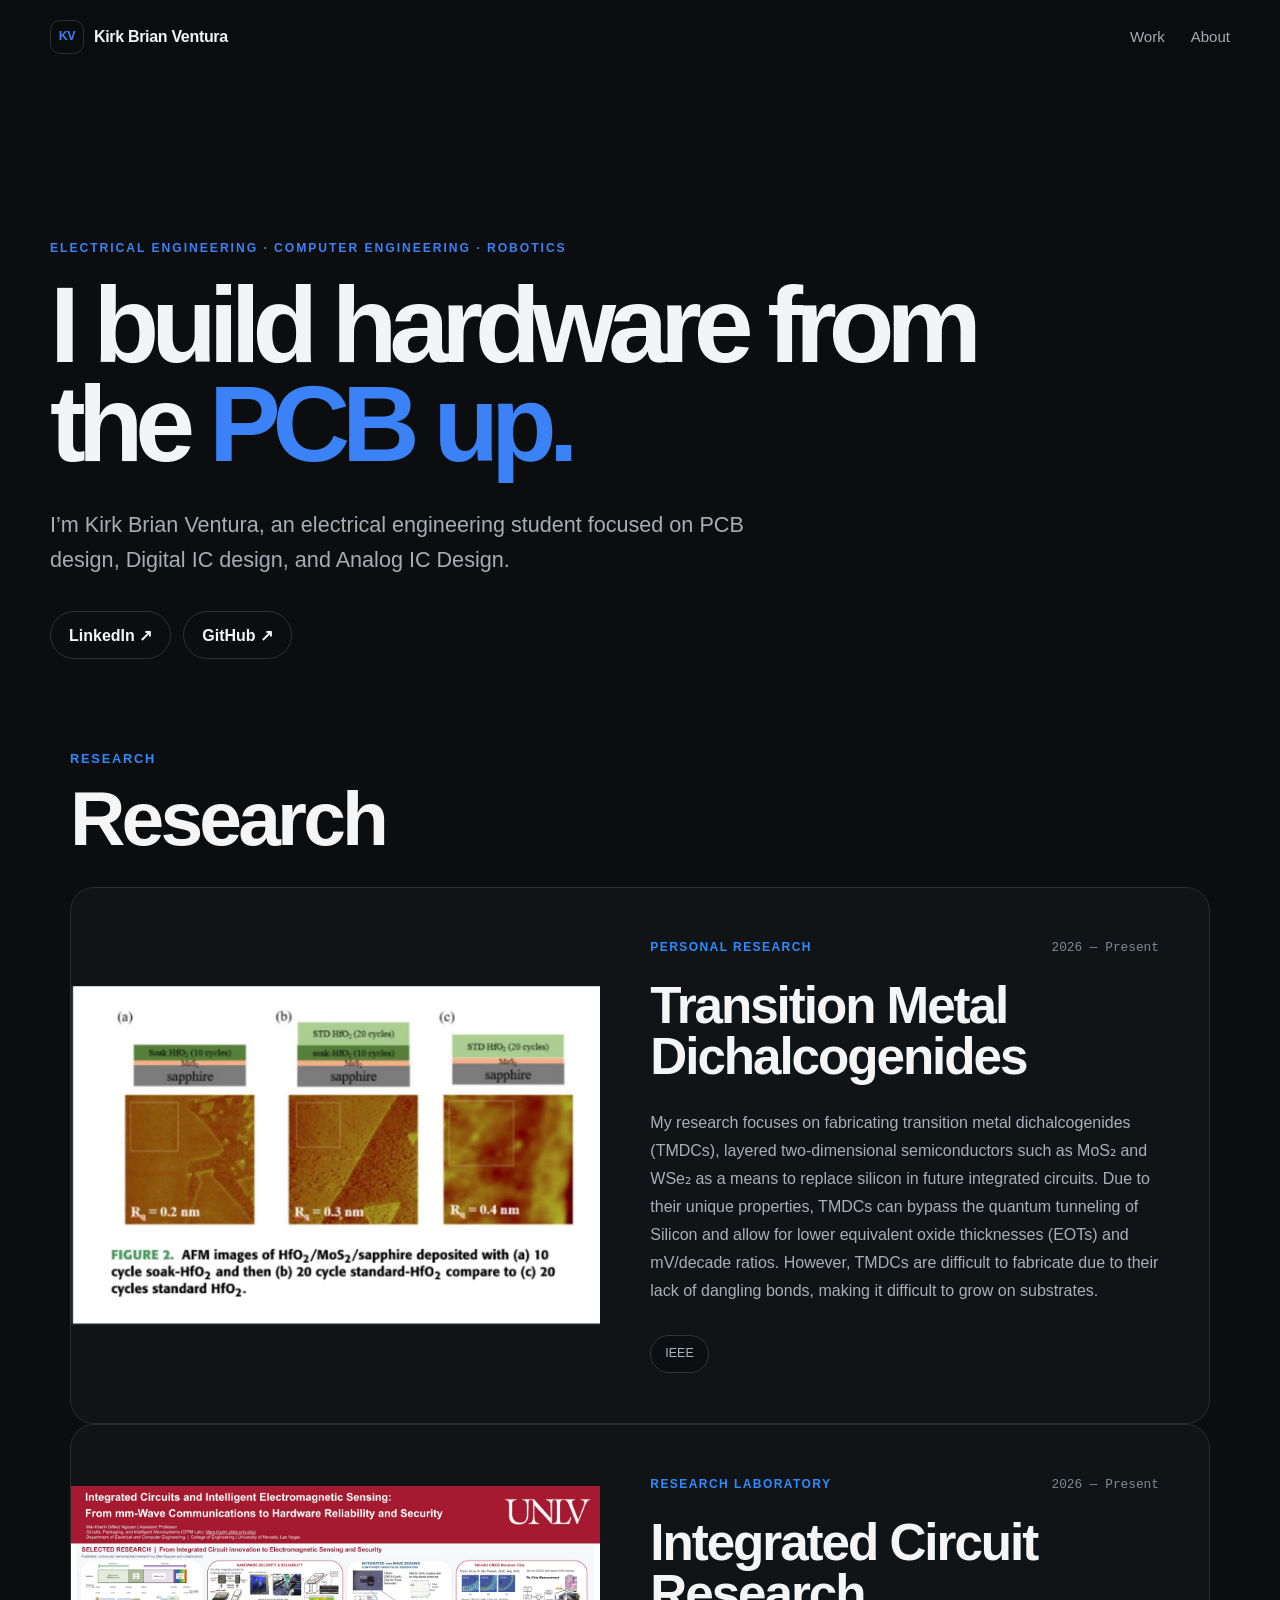
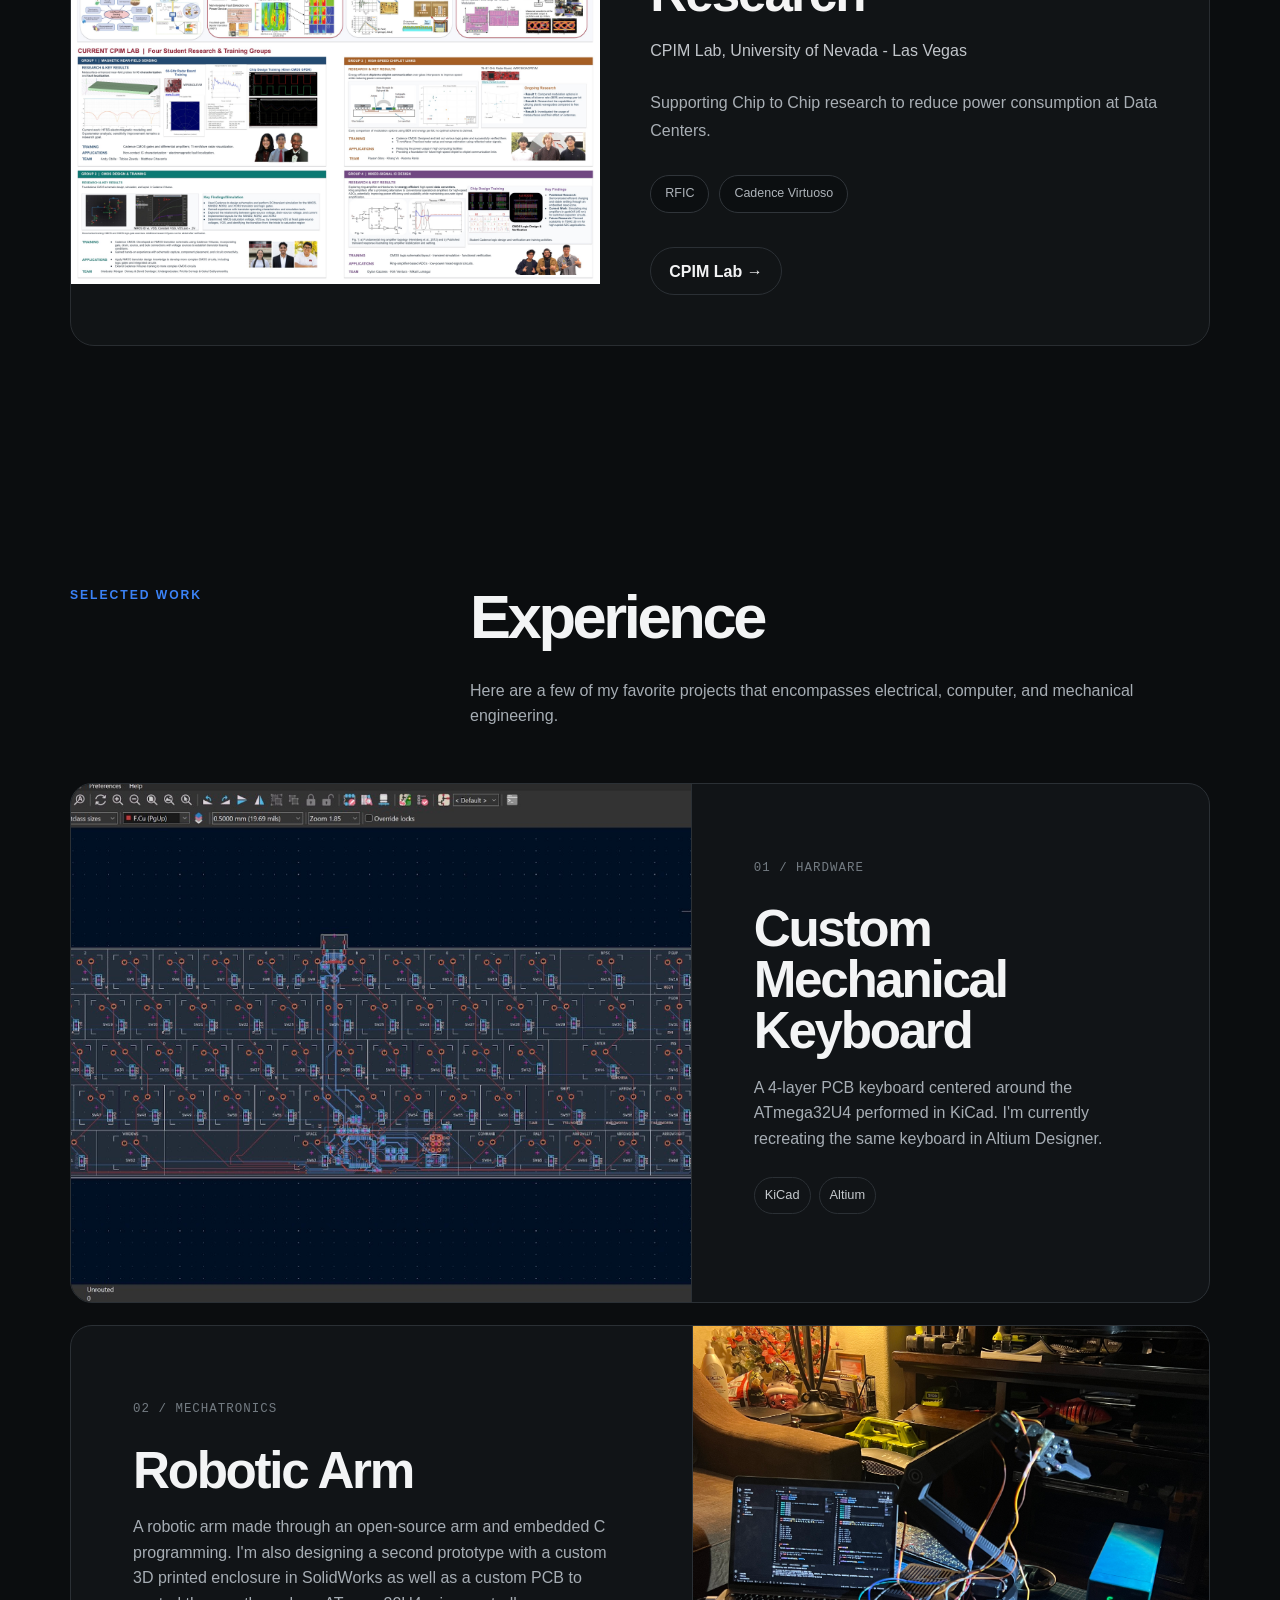
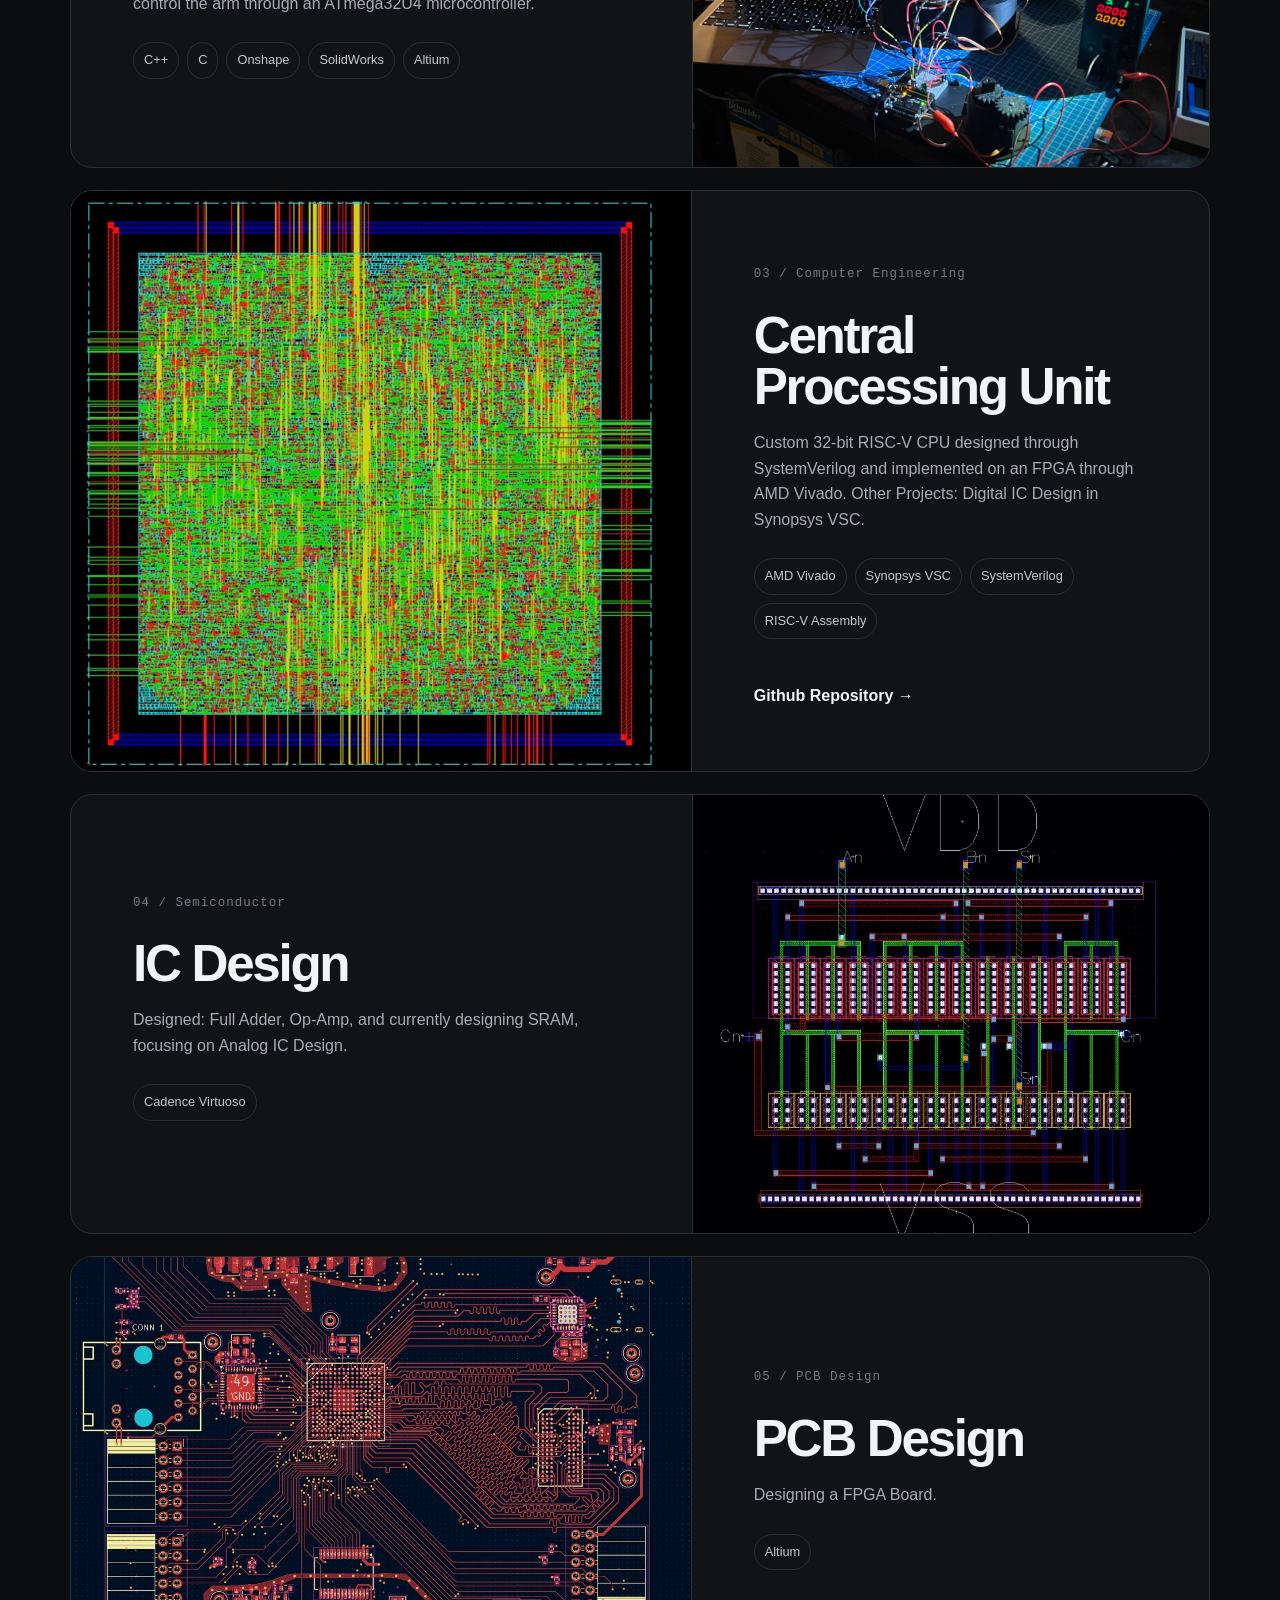
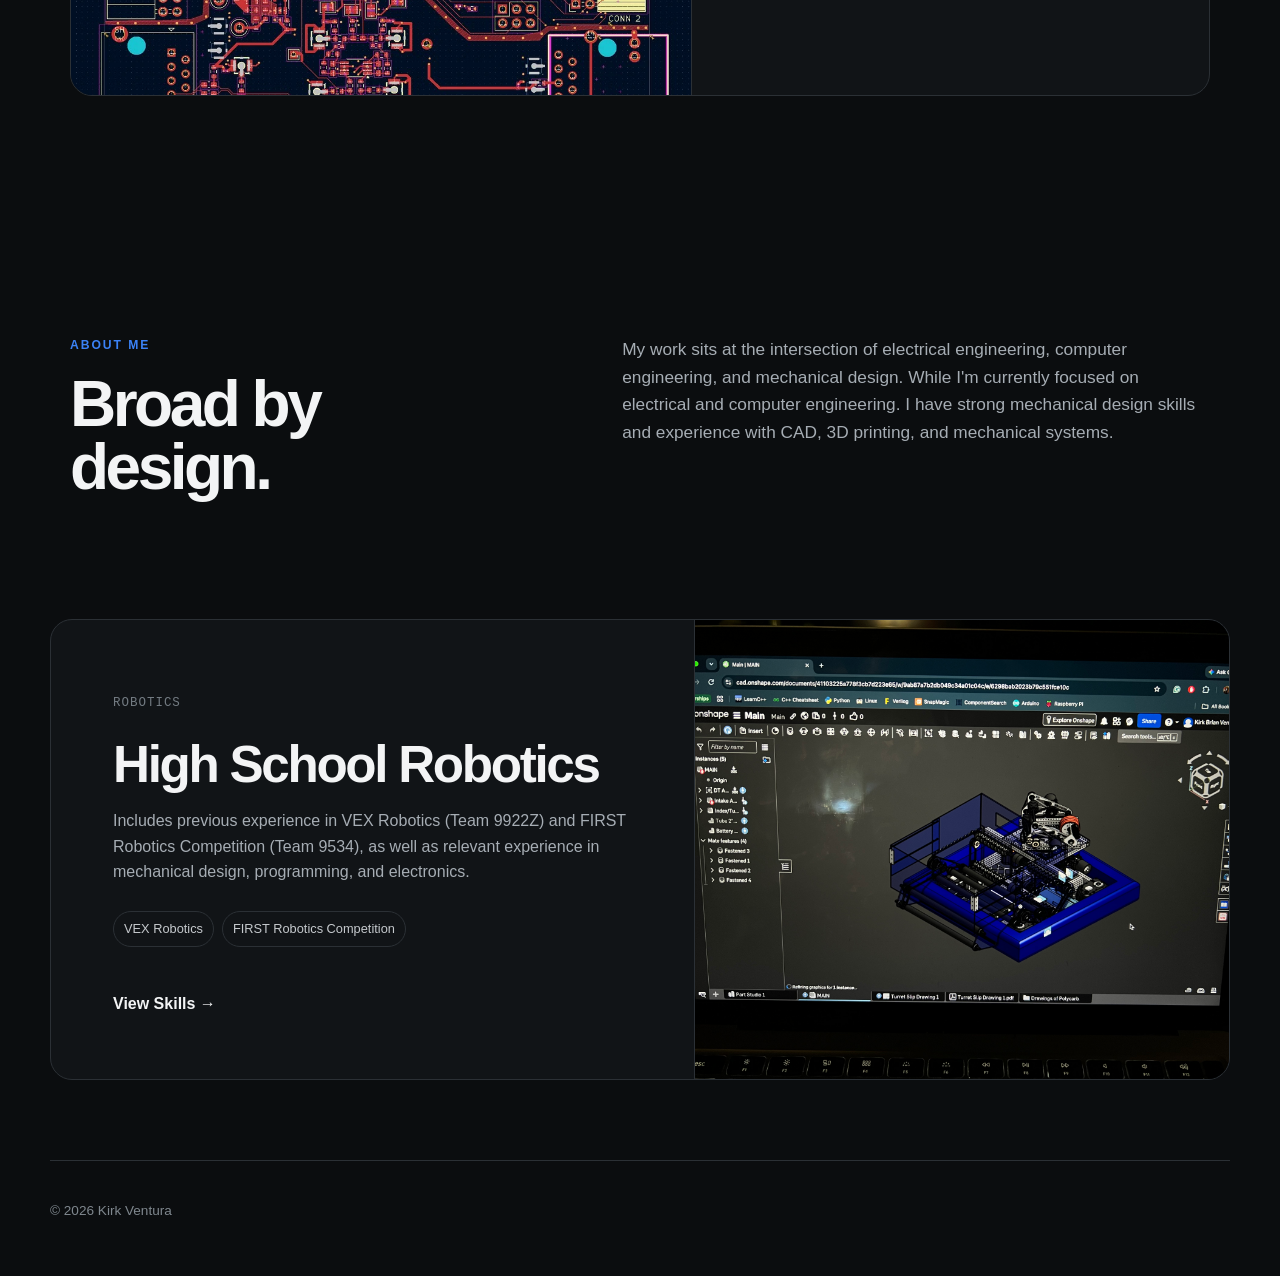
==== commit 775a6474: "new" ====
--- a/index.html
+++ b/index.html
@@ -27,7 +27,7 @@
       <p class="eyebrow">Electrical Engineering · Computer Engineering · Robotics</p>
       <h1>I build hardware from the <span class="accent">PCB up.</span></h1>
       <p class="hero-copy">
-        I’m Kirk Brian Ventura, an electrical engineering student focused on computer architecture, PCB design, RTL Design, and integrated circuits.
+        I’m Kirk Brian Ventura, an electrical engineering student focused on PCB design, Digital IC design, and Analog IC Design.
       </p>
 
       <div class="hero-actions">
@@ -198,10 +198,11 @@
             <h3>Central Processing Unit</h3>
             <p>
               Custom 32-bit RISC-V CPU designed through SystemVerilog and implemented on an FPGA through AMD Vivado. 
-              Other Projects: CPU Tapeout 180nm process.
+              Other Projects: Digital IC Design in Synopsys VSC.
             </p>
             <ul class="tag-list">
               <li>AMD Vivado</li>
+              <li>Synopsys VSC</li>
               <li>SystemVerilog</li>
               <li>RISC-V Assembly</li>
             </ul>
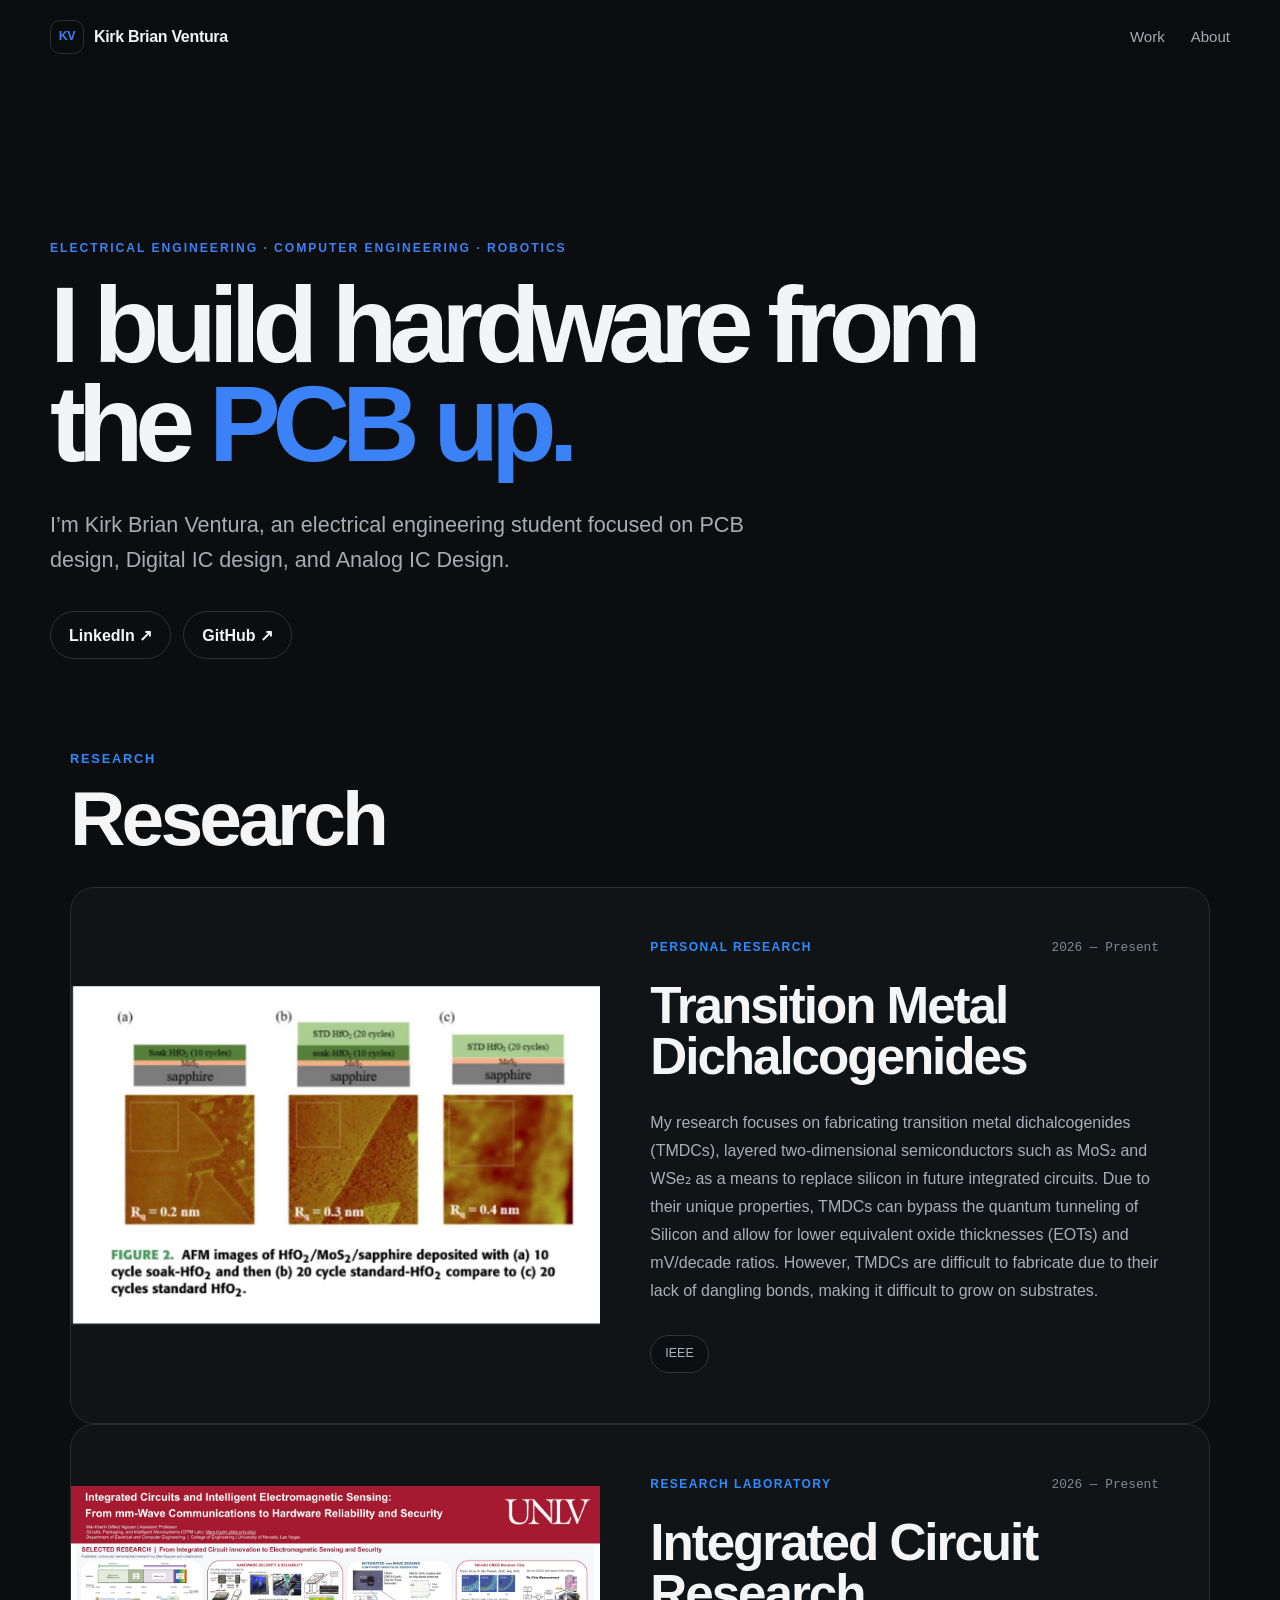
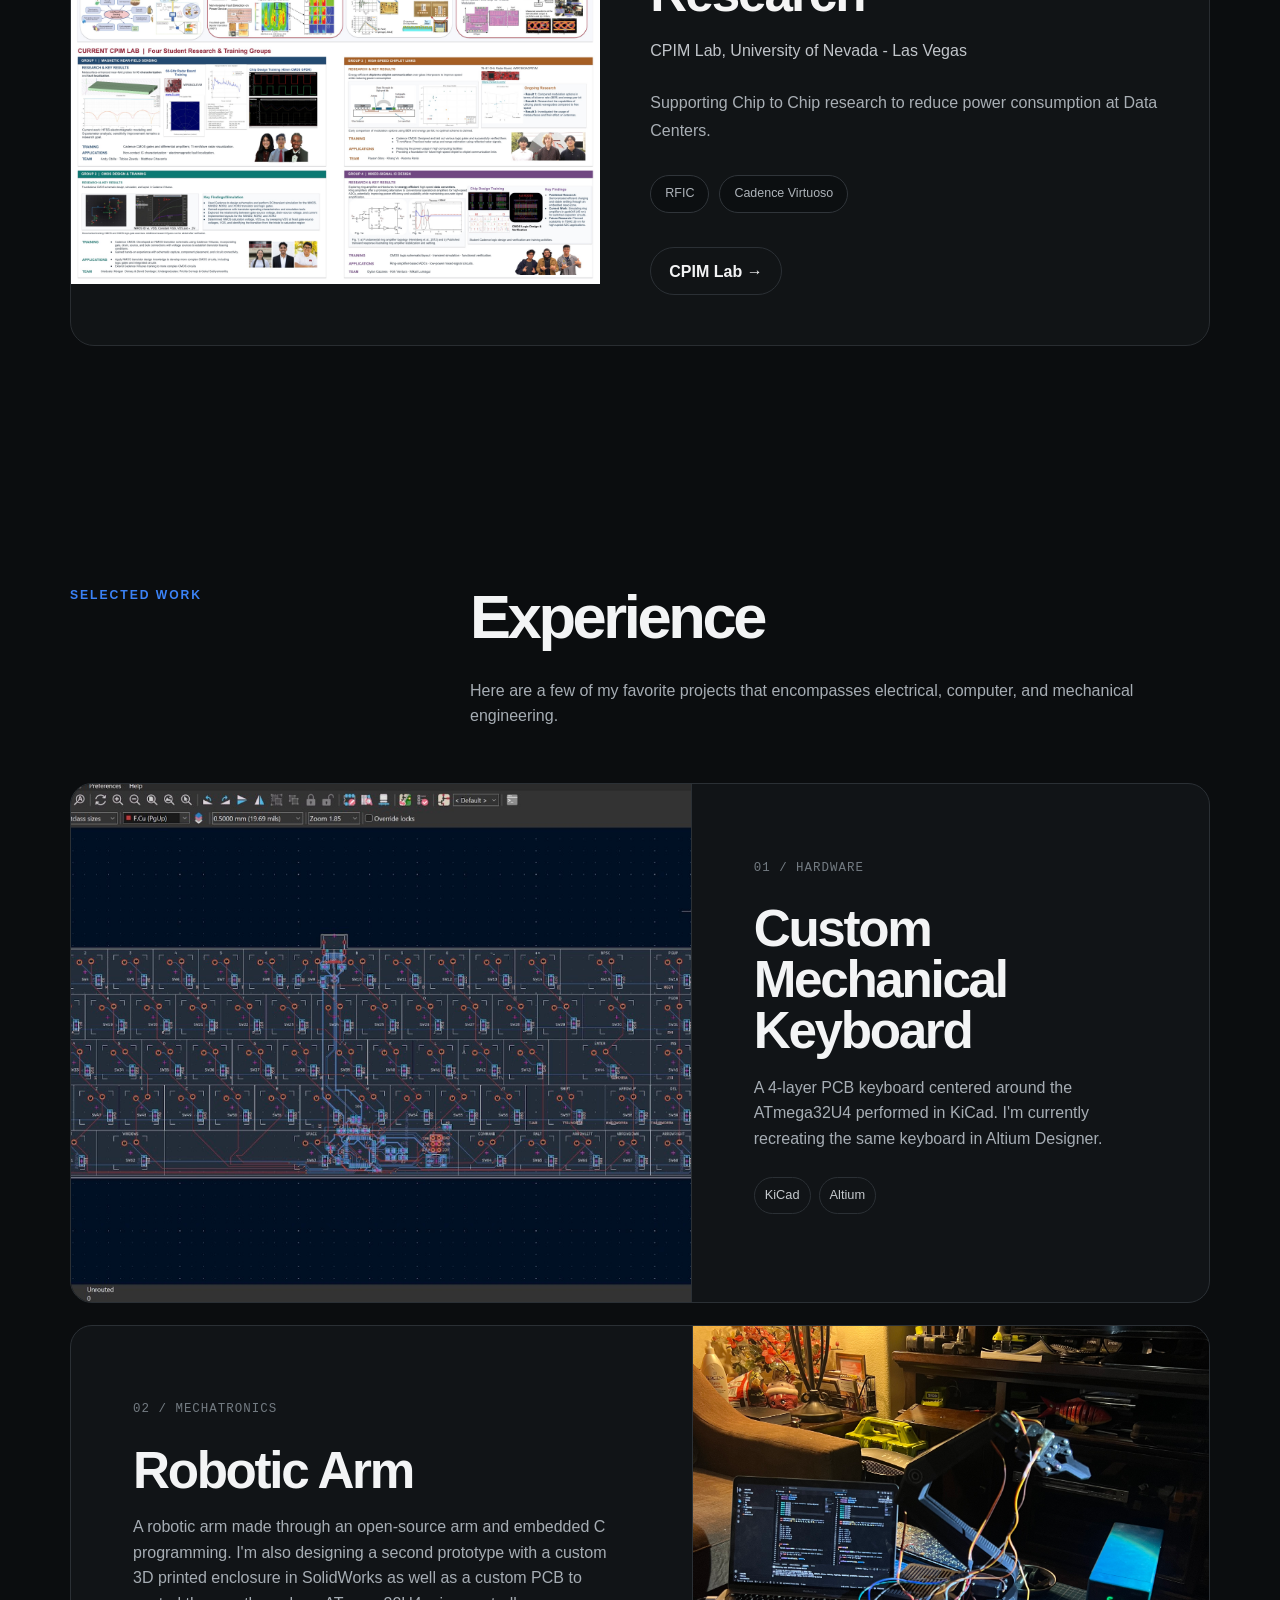
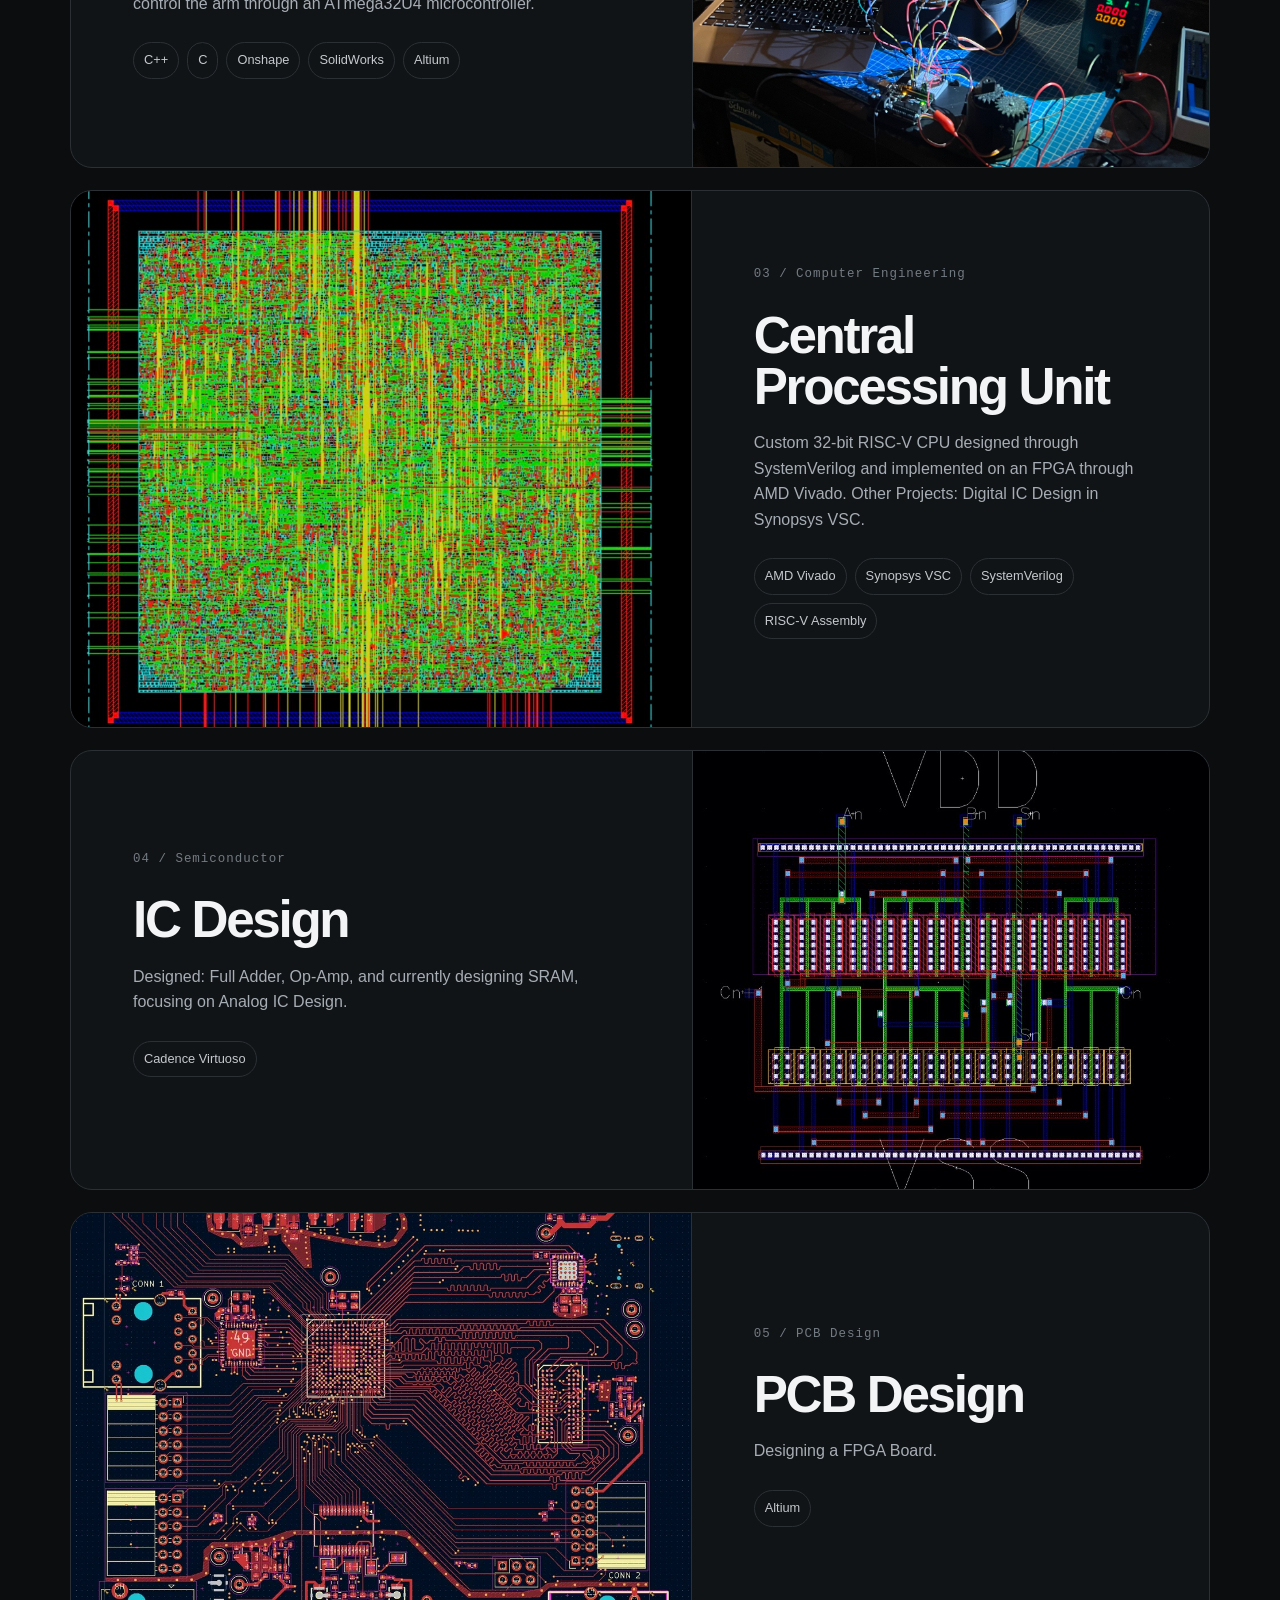
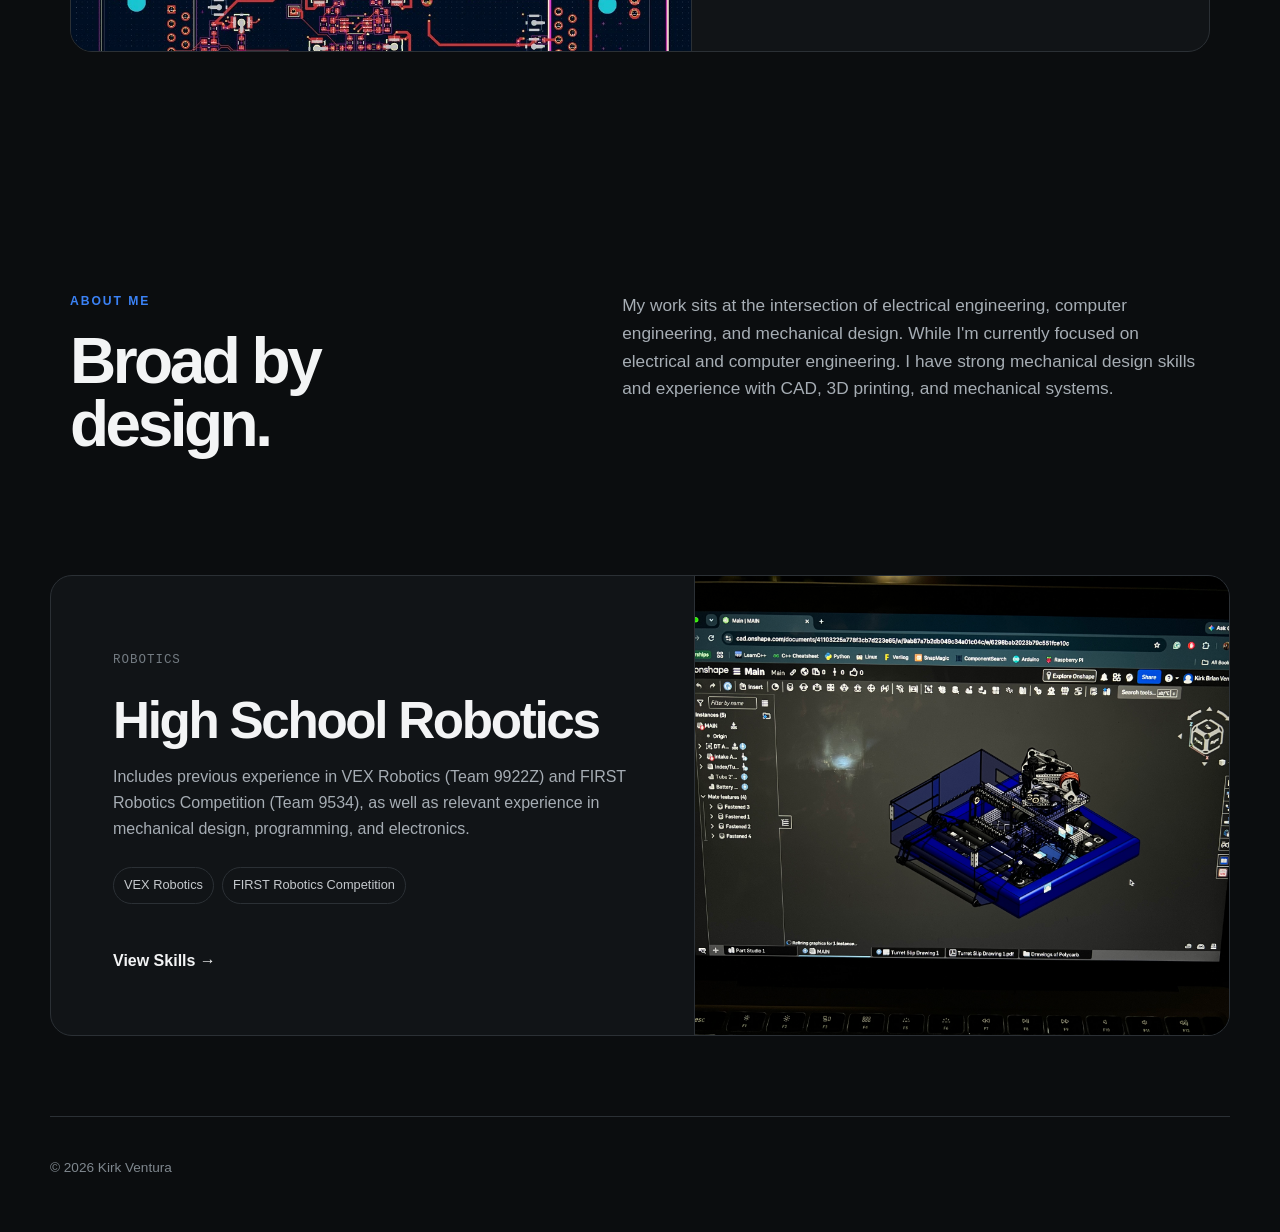
==== commit 701b84f5: "new" ====
--- a/index.html
+++ b/index.html
@@ -206,7 +206,6 @@
               <li>SystemVerilog</li>
               <li>RISC-V Assembly</li>
             </ul>
-                <a class="text-link" href="https://github.com/blizzyrdx/riscv">Github Repository →</a>
           </div>
         </article>
 
